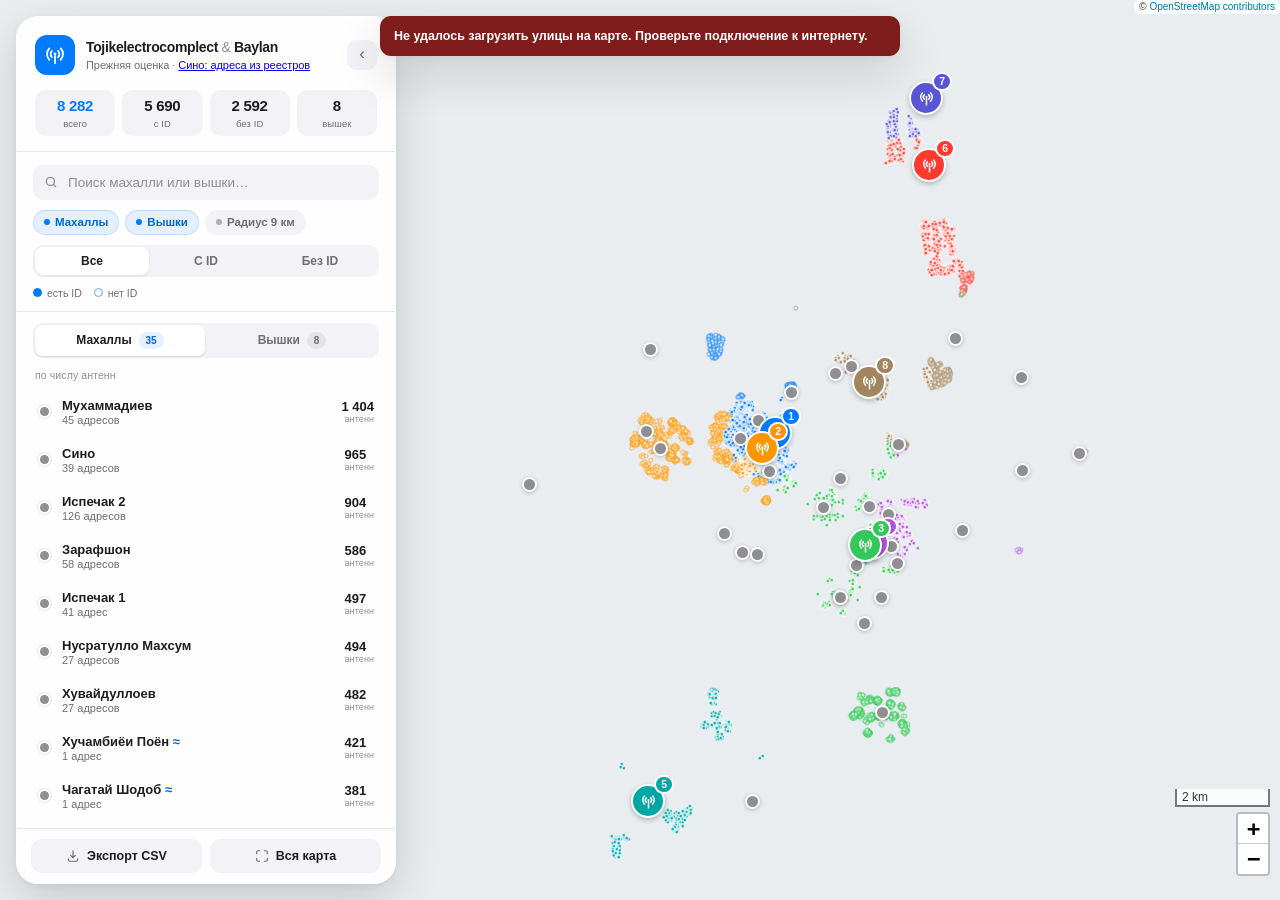
==== city-map.html @ 40d88e95 "Map Sino modules to register addresses and restore street background" ====
<!doctype html>
<html lang="ru">
<head>
<meta charset="utf-8" />
<meta name="viewport" content="width=device-width, initial-scale=1, viewport-fit=cover" />
<title>Tojikelectrocomplect &amp; Baylan · Реестр антенн</title>
<link rel="icon" href="data:image/svg+xml,<svg xmlns='http://www.w3.org/2000/svg' viewBox='0 0 100 100'><text y='.9em' font-size='90'>📡</text></svg>" />
<link rel="stylesheet" href="./vendor/leaflet/leaflet.css" />
<style>
  :root {
    color-scheme: light;
    --ink: #eef1f5;
    --glass: rgba(255, 255, 255, .94);
    --glass-2: rgba(255, 255, 255, .97);
    --raise: #f2f2f7;
    --line: rgba(60, 60, 67, .12);
    --line-2: rgba(60, 60, 67, .20);
    --text: #1d1d1f;
    --muted: #6e6e73;
    --faint: #8e8e93;
    --accent: #007aff;
    --accent-2: #0066d6;
    --accent-soft: rgba(0, 122, 255, .10);
    --tower: #ff3b30;
    --ok: #34c759;
    --mono: ui-monospace, "SFMono-Regular", SFMono-Regular, Menlo, Monaco, Consolas, monospace;
    --disp: -apple-system, BlinkMacSystemFont, "SF Pro Display", "Segoe UI", sans-serif;
    --body: -apple-system, BlinkMacSystemFont, "SF Pro Text", "Segoe UI", sans-serif;
    --peek: calc(64px + env(safe-area-inset-bottom, 0px));
    --ease: cubic-bezier(.32, .72, 0, 1);
    --shadow: 0 18px 48px rgba(0, 0, 0, .14), 0 2px 8px rgba(0, 0, 0, .06);
  }
  * { box-sizing: border-box; }
  html, body { height: 100%; margin: 0; }
  body {
    font-family: var(--body); color: var(--text); background: var(--ink);
    height: 100vh; height: 100dvh; overflow: hidden; overscroll-behavior: none;
    -webkit-tap-highlight-color: transparent; -webkit-font-smoothing: antialiased;
  }

  #map { position: absolute; z-index: 0; inset: 0; background: #e9edf0; }
  #map canvas { outline: none; }
  .map-marker { background: transparent; border: 0; }
  .leaflet-container { font-family: var(--body); }
  .leaflet-popup-content-wrapper { padding: 0; background: transparent; box-shadow: none; }
  .leaflet-popup-content { margin: 0; }
  .leaflet-popup-tip-container { display: none; }
  .leaflet-top.leaflet-right { max-width: calc(100% - 24px); }
  .yandex-brand { background: rgba(255,255,255,.94); border-radius: 8px; display: flex; align-items: center; }
  .yandex-brand img { display: block; width: 88px; height: auto; }
  .yandex-brand .open-yandex { padding: 8px 10px 8px 0; font-size: 11px; color: #333; }
  .leaflet-control-attribution { font-size: 10px; border-radius: 5px; }
  .leaflet-bottom.leaflet-right { bottom: var(--map-control-bottom, 14px); }
  button:focus-visible, a:focus-visible, input:focus-visible {
    outline: 3px solid rgba(0, 122, 255, .28); outline-offset: 2px;
  }

  /* ═══════════════ floating control panel ═══════════════ */
  #panel {
    position: absolute; z-index: 30; top: 16px; left: 16px; bottom: 16px; width: 380px;
    display: flex; flex-direction: column;
    background: var(--glass); backdrop-filter: blur(28px) saturate(1.15); -webkit-backdrop-filter: blur(28px) saturate(1.15);
    border: 1px solid rgba(255, 255, 255, .82); border-radius: 22px; box-shadow: var(--shadow);
    overflow: hidden; transition: transform .28s var(--ease), opacity .2s ease-out;
  }
  body.panel-hidden #panel { transform: translateX(-112%); opacity: 0; pointer-events: none; }

  #panelOpen {
    position: absolute; z-index: 29; top: 16px; left: 16px; display: none; align-items: center; gap: 8px;
    padding: 10px 14px; background: var(--glass); backdrop-filter: blur(20px); -webkit-backdrop-filter: blur(20px);
    color: var(--text); border: 1px solid rgba(255, 255, 255, .82); border-radius: 13px;
    font: 600 13px/1 var(--body); cursor: pointer; box-shadow: var(--shadow);
    transition: transform .14s ease-out, background-color .16s ease;
  }
  #panelOpen:active { transform: scale(.97); }
  body.panel-hidden #panelOpen { display: flex; }

  .sheet-toggle { display: none; }

  .head { padding: 18px 18px 15px; border-bottom: 1px solid var(--line); }
  .brand { display: flex; align-items: center; gap: 11px; }
  .brand > div:nth-child(2) { min-width: 0; flex: 1; }
  .logo {
    flex: 0 0 auto; width: 40px; height: 40px; border-radius: 12px; display: grid; place-items: center;
    background: var(--accent); color: #fff;
  }
  .logo svg { width: 22px; height: 22px; }
  .brand h1 {
    margin: 0; font: 700 14px/1.18 var(--disp); letter-spacing: -.025em; white-space: nowrap;
  }
  .brand h1 em { font-style: normal; color: var(--faint); font-weight: 500; }
  .brand .sub { margin-top: 3px; font-size: 11px; color: var(--muted); letter-spacing: -.005em; }
  .navbtn {
    margin-left: auto; flex: 0 0 auto; width: 30px; height: 30px; display: grid; place-items: center;
    background: var(--raise); border: 0; border-radius: 9px; color: var(--muted);
    font-size: 17px; padding: 0 0 2px; cursor: pointer;
    transition: transform .14s ease-out, background-color .16s ease, color .16s ease;
  }
  .navbtn:active { transform: scale(.94); }

  .stats { display: grid; grid-template-columns: repeat(4, 1fr); gap: 7px; margin-top: 15px; }
  .stat {
    background: var(--raise); border: 0; border-radius: 11px;
    padding: 8px 4px 7px; text-align: center;
  }
  .stat b { display: block; font: 700 15px/1.1 var(--body); letter-spacing: -.02em; }
  .stat span { display: block; margin-top: 3px; font-size: 9.5px; color: var(--muted); letter-spacing: .01em; }
  .stat.hot b { color: var(--accent); }

  .controls { padding: 13px 16px 12px; display: flex; flex-direction: column; gap: 10px; border-bottom: 1px solid var(--line); }
  .search { position: relative; }
  .search input {
    width: 100%; background: var(--raise); border: 1px solid transparent; color: var(--text);
    border-radius: 11px; padding: 9px 12px 9px 34px; font: 400 13.5px var(--body); outline: none;
    transition: border-color .16s ease, box-shadow .16s ease, background-color .16s ease;
  }
  .search input::placeholder { color: var(--faint); }
  .search input:focus { border-color: rgba(0,122,255,.42); background: #fff; box-shadow: 0 0 0 3px var(--accent-soft); }
  .search svg { position: absolute; left: 11px; top: 50%; transform: translateY(-50%); width: 14px; height: 14px; color: var(--faint); }

  .row { display: flex; align-items: center; gap: 8px; flex-wrap: wrap; }
  .seg { display: flex; width: 100%; background: var(--raise); border: 0; border-radius: 10px; padding: 2px; }
  .seg button {
    flex: 1; border: 0; background: transparent; color: var(--muted); font: 600 12px var(--body);
    padding: 7px 10px; border-radius: 8px; cursor: pointer;
    transition: transform .14s ease-out, background-color .16s ease, color .16s ease, box-shadow .16s ease;
  }
  .seg button.on { background: #fff; color: var(--text); box-shadow: 0 1px 3px rgba(0,0,0,.10); }
  .seg button:active { transform: scale(.97); }
  .seg button:focus-visible { outline: 3px solid rgba(0,122,255,.22); outline-offset: 1px; }
  .chips { display: flex; gap: 6px; flex-wrap: wrap; }
  .chip { position: relative; cursor: pointer; }
  .chip input { position: absolute; opacity: 0; pointer-events: none; }
  .chip span {
    display: inline-flex; align-items: center; gap: 5px; padding: 5.5px 10px; border-radius: 999px;
    background: var(--raise); border: 1px solid transparent; color: var(--muted);
    font-size: 11.5px; font-weight: 600; user-select: none; -webkit-user-select: none;
    transition: transform .14s ease-out, background-color .16s ease, border-color .16s ease, color .16s ease;
  }
  .chip span::before { content: ""; width: 6px; height: 6px; border-radius: 50%; background: currentColor; opacity: .5; }
  .chip input:checked + span { background: var(--accent-soft); border-color: rgba(0,122,255,.18); color: var(--accent-2); }
  .chip input:checked + span::before { background: var(--accent); opacity: 1; }
  .chip input:focus-visible + span { outline: 3px solid rgba(0,122,255,.22); outline-offset: 1px; }
  .chip:active span { transform: scale(.97); }
  .assignment-key { display: flex; align-items: center; gap: 12px; color: var(--muted); font-size: 10.5px; }
  .assignment-key span { display: inline-flex; align-items: center; gap: 5px; }
  .assignment-key i { width: 9px; height: 9px; border-radius: 50%; background: var(--accent); border: 1.5px solid var(--accent); }
  .assignment-key .open { background: rgba(255,255,255,.9); opacity: .62; }

  /* tabs */
  .tabs { display: flex; gap: 2px; margin: 11px 16px 0; padding: 2px; background: var(--raise); border-radius: 10px; }
  .tab {
    flex: 1; background: transparent; border: 0; color: var(--muted);
    font: 600 12px var(--body); letter-spacing: -.005em;
    padding: 7px 4px; border-radius: 8px; cursor: pointer; display: flex; align-items: center; justify-content: center; gap: 7px;
    transition: transform .14s ease-out, color .16s ease, background-color .16s ease, box-shadow .16s ease;
  }
  .tab:active { transform: scale(.98); }
  .tab .n { font: 600 10px/1.5 var(--body); background: rgba(60,60,67,.08); border-radius: 999px; padding: 1px 7px; color: var(--muted); }
  .tab.on { color: var(--text); background: #fff; box-shadow: 0 1px 3px rgba(0,0,0,.12); }
  .tab.on .n { background: var(--accent-soft); color: var(--accent-2); }
  .list-note { display: flex; align-items: center; padding: 11px 18px 3px; color: var(--faint); font-size: 10.5px; letter-spacing: .01em; }
  .list-note .reset {
    margin-left: auto; display: none; background: none; border: none; color: var(--accent);
    font: 600 11px var(--body); letter-spacing: 0; cursor: pointer; padding: 2px 4px;
  }
  .list-note .reset:hover { text-decoration: underline; }

  #list { flex: 1; min-height: 0; overflow-y: auto; padding: 4px 10px 12px; overscroll-behavior: contain; scrollbar-width: thin; scrollbar-color: var(--line-2) transparent; }
  #list::-webkit-scrollbar { width: 7px; }
  #list::-webkit-scrollbar-thumb { background: var(--line); border-radius: 8px; }

  .item {
    display: flex; align-items: center; gap: 11px; padding: 9px 10px; border-radius: 12px;
    cursor: pointer; border: 1px solid transparent; animation: rise .28s var(--ease) both;
    transition: transform .14s ease-out, background-color .16s ease, border-color .16s ease;
  }
  @keyframes rise { from { opacity: 0; transform: translateY(7px); } to { opacity: 1; transform: none; } }
  .item:active { transform: scale(.985); }
  .item.active { background: var(--accent-soft); border-color: rgba(0,122,255,.15); }
  .swatch { flex: 0 0 auto; width: 13px; height: 13px; border-radius: 50%; border: 2px solid #fff; outline: 1px solid rgba(60,60,67,.12); }
  .item .body { flex: 1; min-width: 0; }
  .item .name { font-size: 13px; font-weight: 600; white-space: nowrap; overflow: hidden; text-overflow: ellipsis; }
  .item .meta { font-size: 11px; color: var(--muted); margin-top: 1px; white-space: nowrap; overflow: hidden; text-overflow: ellipsis; }
  .item .cnt { font: 650 13px var(--body); color: var(--text); font-variant-numeric: tabular-nums; }
  .item .cnt small { display: block; font: 500 9px var(--body); color: var(--faint); letter-spacing: .01em; text-align: right; }
  .item .gateway-counts { display: flex; flex-direction: column; align-items: flex-end; gap: 4px; min-width: 72px; }
  .item .gateway-counts .metric { display: flex; align-items: baseline; justify-content: flex-end; gap: 5px; line-height: 1; }
  .item .gateway-counts b { font: 650 13px var(--body); font-variant-numeric: tabular-nums; }
  .item .gateway-counts small { display: inline; min-width: 30px; font-size: 9px; text-align: left; }
  .item .gateway-counts .without-id b { color: var(--muted); }
  .apx { color: var(--accent-2); font-weight: 700; }
  .item .name .code {
    display: inline-block; margin-right: 6px; padding: 1px 5px; border-radius: 5px;
    background: rgba(255, 59, 48, .09); border: 1px solid rgba(255, 59, 48, .16);
    color: #d92d20; font: 650 10.5px var(--mono); letter-spacing: .02em; vertical-align: 1px;
  }
  .twr-ico {
    flex: 0 0 auto; width: 30px; height: 30px; border-radius: 9px; display: grid; place-items: center;
    background: rgba(255, 59, 48, .09); border: 1px solid rgba(255, 59, 48, .16); color: #d92d20;
    font: 700 12px var(--body);
  }
  .empty { padding: 26px 16px; color: var(--muted); font-size: 13px; text-align: center; line-height: 1.6; }

  .foot { border-top: 1px solid var(--line); padding: 10px 14px calc(10px + env(safe-area-inset-bottom, 0px)); display: flex; gap: 8px; }
  .foot button {
    flex: 1; display: flex; align-items: center; justify-content: center; gap: 7px;
    background: var(--raise); border: 0; color: var(--text);
    font: 600 12.5px var(--body); padding: 10px; border-radius: 11px; cursor: pointer;
    transition: transform .14s ease-out, background-color .16s ease, color .16s ease;
  }
  .foot button:active { transform: scale(.97); }
  .foot button svg { width: 14px; height: 14px; color: var(--muted); }

  /* ═══════════════ map markers ═══════════════ */
  /* Leaflet positions the marker container; animations stay on inner elements. */
  .mhl { width: 15px; height: 15px; cursor: pointer; }
  .mhl .mdot {
    display: block; width: 100%; height: 100%; border-radius: 50%;
    border: 2px solid rgba(255,255,255,.96); box-shadow: 0 1px 4px rgba(0,0,0,.22);
    transition: transform .14s ease-out;
  }
  .mhl:active .mdot { transform: scale(.9); }

  .hub { position: relative; width: 46px; height: 46px; cursor: pointer; }
  .hub .ring, .hub .ring2 {
    display: none;
  }
  .hub .core {
    position: absolute; inset: 6px; border-radius: 50%; display: grid; place-items: center; color: #fff;
    background: var(--tower); border: 2.5px solid rgba(255,255,255,.98); box-shadow: 0 2px 5px rgba(0, 0, 0, .24);
    transition: transform .14s ease-out;
  }
  .hub:active .core { transform: scale(.92); }
  .hub .core svg { width: 17px; height: 17px; }
  .hub .num {
    position: absolute; top: -3px; right: -3px; z-index: 3; min-width: 19px; height: 19px; padding: 0 5px;
    border-radius: 999px; background: #3a3a3c; color: #fff; border: 2px solid #fff;
    font: 700 10.5px/15px var(--body); text-align: center;
  }

  /* ═══════════════ popups (Leaflet) ═══════════════ */
  .map-popup {
    position: relative; width: min(300px, 84vw);
    background: var(--glass-2); backdrop-filter: blur(24px) saturate(1.1); -webkit-backdrop-filter: blur(24px) saturate(1.1);
    color: var(--text); border: 1px solid rgba(255,255,255,.88); border-radius: 16px;
    box-shadow: 0 12px 32px rgba(0,0,0,.16), 0 1px 4px rgba(0,0,0,.07); padding: 14px 16px 13px; font-family: var(--body);
  }
  .map-popup::after {
    content: ""; position: absolute; left: 50%; bottom: -8px; width: 14px; height: 14px;
    transform: translateX(-50%) rotate(45deg); background: rgba(255,255,255,.97);
    border-right: 1px solid rgba(255,255,255,.88); border-bottom: 1px solid rgba(255,255,255,.88);
  }
  .popup-close {
    position: absolute; z-index: 2; color: var(--muted); background: transparent; border: 0;
    font: 400 20px/22px var(--body); right: 6px; top: 5px; border-radius: 7px; width: 24px; height: 24px;
    cursor: pointer;
  }
  .popup-close:active { transform: scale(.9); background: var(--raise); }
  .pp { min-width: 190px; }
  .pp-k { font: 650 10px var(--body); letter-spacing: .02em; color: var(--accent-2); margin-bottom: 5px; display: flex; align-items: center; gap: 6px; }
  .pp-k.twr { color: var(--tower); }
  .pp-k::before { content: ""; width: 5px; height: 5px; border-radius: 50%; background: currentColor; }
  .pp-t { font-size: 14.5px; font-weight: 700; line-height: 1.3; padding-right: 12px; }
  .pp-sub { font-size: 12px; color: var(--muted); margin-top: 2px; line-height: 1.45; }
  .pp-rows { margin-top: 9px; border-top: 1px solid var(--line); padding-top: 8px; display: flex; flex-direction: column; gap: 5px; }
  .pp-row { display: flex; align-items: baseline; justify-content: space-between; gap: 14px; font-size: 12px; color: var(--muted); }
  .pp-row b { font: 600 12px var(--body); color: var(--text); white-space: nowrap; font-variant-numeric: tabular-nums; }
  .pp-row b.hot { color: var(--accent-2); font-size: 13px; }
  .pp-apx { margin-top: 7px; font-size: 11px; color: var(--accent-2); }
  .pp-actions { display: flex; gap: 12px; margin-top: 10px; border-top: 1px solid var(--line); padding-top: 9px; }
  .pp-actions a { color: var(--accent); font-size: 12px; font-weight: 600; text-decoration: none; }
  .pp-actions a:hover { text-decoration: underline; }

  /* hover tip */
  #tip {
    position: fixed; z-index: 60; display: none; pointer-events: none;
    background: rgba(44, 44, 46, .94); color: #fff; border: 0; border-radius: 9px;
    padding: 7px 10px; font: 500 12px var(--body); max-width: 250px; box-shadow: 0 6px 20px rgba(0,0,0,.18);
  }
  #tip b { font-family: var(--body); color: #fff; font-variant-numeric: tabular-nums; }

  #mapError {
    position: absolute; z-index: 80; top: 16px; left: 50%; transform: translateX(-50%); display: none;
    width: min(520px, calc(100vw - 32px)); padding: 11px 14px; border-radius: 11px;
    background: #7f1d1d; color: #fff; box-shadow: var(--shadow); font: 600 12.5px/1.45 var(--body);
  }
  #mapError.show { display: block; }

  @media (hover: hover) and (pointer: fine) {
    #panelOpen:hover, .navbtn:hover { background: #e9e9ee; color: var(--text); }
    .chip:hover span { background: #e9e9ee; }
    .item:hover { background: rgba(118,118,128,.08); border-color: rgba(60,60,67,.07); }
    .foot button:hover { background: #e6e6eb; color: var(--accent-2); }
    .foot button:hover svg { color: var(--accent); }
    .mhl:hover .mdot { transform: scale(1.2); }
    .hub:hover .core { transform: scale(1.06); }
    .popup-close:hover { background: var(--raise); color: var(--text); }
    .pp-actions a:hover { text-decoration: underline; }
  }

  @media (prefers-reduced-motion: reduce) {
    #panel, #panelOpen, .navbtn, .chip span, .tab, .item, .foot button,
    .mhl .mdot, .hub .core, .sheet-toggle .chev { transition-duration: .01ms !important; }
    .item { animation: none; }
  }

  /* ═══════════════ mobile: bottom sheet ═══════════════ */
  @media (max-width: 720px) {
    #mapError { top: 82px; }
    #panel {
      top: auto; left: 0; right: 0; bottom: 0; width: 100%; max-height: 74dvh;
      background: rgba(255,255,255,.97); border-radius: 24px 24px 0 0;
      border: 1px solid rgba(255,255,255,.9); border-bottom: none;
      box-shadow: 0 -8px 30px rgba(0,0,0,.12);
      transform: translateY(0); transition: transform .3s var(--ease);
    }
    body.sheet-collapsed #panel { transform: translateY(calc(100% - var(--peek))); opacity: 1; pointer-events: auto; }
    body.panel-hidden #panel { transform: translateY(0); opacity: 1; pointer-events: auto; }
    .navbtn, #panelOpen { display: none !important; }
    .sheet-toggle {
      display: flex; flex: 0 0 auto; flex-direction: column; align-items: center; gap: 8px;
      height: 64px; width: 100%; padding: 10px 16px 0; background: none; border: none; color: var(--text);
      font: 500 13px var(--body); cursor: pointer; touch-action: none;
    }
    .sheet-toggle:focus { outline: none; }
    .sheet-toggle:focus-visible { box-shadow: none; }
    .sheet-toggle:focus-visible .grab { background: var(--accent); }
    .sheet-toggle .grab { width: 38px; height: 4.5px; border-radius: 999px; background: #c7c7cc; }
    .sheet-toggle .st-row { display: flex; align-items: center; gap: 6px; color: var(--muted); white-space: nowrap; }
    .sheet-toggle .st-row b { color: var(--text); font-family: var(--body); font-size: 13.5px; font-variant-numeric: tabular-nums; }
    .sheet-toggle .chev { color: var(--faint); transition: transform .3s var(--ease); }
    body.sheet-collapsed .sheet-toggle .chev { transform: rotate(180deg); }
    .head { padding-top: 0; }
    .stats { grid-template-columns: repeat(4, 1fr); }
    .search input { font-size: 16px; }  /* ≥16px — iOS won't zoom the page on focus */
    .map-popup { width: min(300px, 84vw); }
  }
</style>
</head>
<body>

<div id="map"></div>
<div id="mapError" role="alert"></div>

<aside id="panel">
  <button id="sheetToggle" class="sheet-toggle" aria-expanded="true">
    <span class="grab"></span>
    <span class="st-row"><b id="shAnt">—</b> антенн · <b id="shTwr">8</b> вышек <span class="chev">▾</span></span>
  </button>

  <header class="head">
    <div class="brand">
      <div class="logo" aria-hidden="true">
        <svg viewBox="0 0 24 24" fill="none" stroke="currentColor" stroke-width="2" stroke-linecap="round">
          <circle cx="12" cy="11" r="1.6" fill="currentColor" stroke="none"/>
          <path d="M8.6 14.4a4.8 4.8 0 0 1 0-6.8M15.4 7.6a4.8 4.8 0 0 1 0 6.8"/>
          <path d="M5.8 17.2a8.8 8.8 0 0 1 0-12.4M18.2 4.8a8.8 8.8 0 0 1 0 12.4"/>
          <path d="M12 13v8"/>
        </svg>
      </div>
      <div>
        <h1>Tojikelectrocomplect <em>&amp;</em> Baylan</h1>
        <div class="sub">Прежняя оценка · <a href="./">Сино: адреса из реестров</a></div>
      </div>
      <button id="panelHide" class="navbtn" title="Скрыть панель">‹</button>
    </div>
    <div class="stats">
      <div class="stat hot"><b id="stAnt">0</b><span>всего</span></div>
      <div class="stat"><b id="stAssigned">0</b><span>с ID</span></div>
      <div class="stat"><b id="stUnassigned">0</b><span>без ID</span></div>
      <div class="stat"><b>8</b><span>вышек</span></div>
    </div>
  </header>

  <div class="controls">
    <div class="search">
      <svg viewBox="0 0 24 24" fill="none" stroke="currentColor" stroke-width="2.2" stroke-linecap="round"><circle cx="11" cy="11" r="7"/><path d="m20 20-3.4-3.4"/></svg>
      <input id="search" type="text" placeholder="Поиск махалли или вышки…" autocomplete="off" />
    </div>
    <div class="row">
      <div class="chips">
        <label class="chip"><input type="checkbox" id="tgMarks" checked /><span>Махаллы</span></label>
        <label class="chip"><input type="checkbox" id="tgHubs" checked /><span>Вышки</span></label>
        <label class="chip"><input type="checkbox" id="tgRadius" /><span>Радиус 9 км</span></label>
      </div>
    </div>
    <div class="seg" role="group" aria-label="Фильтр модулей по наличию ID">
      <button type="button" class="on" data-id-status="all" aria-pressed="true">Все</button>
      <button type="button" data-id-status="1" aria-pressed="false">С ID</button>
      <button type="button" data-id-status="0" aria-pressed="false">Без ID</button>
    </div>
    <div class="assignment-key" aria-label="Статус модулей">
      <span><i></i>есть ID</span>
      <span><i class="open"></i>нет ID</span>
    </div>
  </div>

  <nav class="tabs">
    <button class="tab on" data-t="mah">Махаллы <span class="n" id="nMah">35</span></button>
    <button class="tab" data-t="twr">Вышки <span class="n">8</span></button>
  </nav>
  <div class="list-note"><span id="listNote">по числу антенн</span><button class="reset" id="reset">✕ Сброс фильтра</button></div>
  <div id="list"></div>

  <footer class="foot">
    <button id="exportCsv"><svg viewBox="0 0 24 24" fill="none" stroke="currentColor" stroke-width="2" stroke-linecap="round" stroke-linejoin="round"><path d="M12 3v12m0 0 4-4m-4 4-4-4"/><path d="M4 17v2a2 2 0 0 0 2 2h12a2 2 0 0 0 2-2v-2"/></svg>Экспорт CSV</button>
    <button id="fit"><svg viewBox="0 0 24 24" fill="none" stroke="currentColor" stroke-width="2" stroke-linecap="round" stroke-linejoin="round"><path d="M8 3H5a2 2 0 0 0-2 2v3m18 0V5a2 2 0 0 0-2-2h-3m0 18h3a2 2 0 0 0 2-2v-3M3 16v3a2 2 0 0 0 2 2h3"/></svg>Вся карта</button>
  </footer>
</aside>

<button id="panelOpen">☰ Реестр</button>
<div id="tip"></div>

<script src="./vendor/leaflet/leaflet.js"></script>
<script src="./map-config.js"></script>
<script src="./yandex-tiles.js"></script>
<script src="./map-background.js"></script>
<script src="./assignment-data.js"></script>

<script>
/* ═════════════════ REAL REGISTRY DATA (baked from Excel) ═════════════════ */
const FAMILIES = [{"key": "мухаммадиев", "label": "Мухаммадиев", "lat": 38.575906, "lng": 68.730769, "approx": false, "count": 1404, "rows": 45, "color": "#ef4444"}, {"key": "сино", "label": "Сино", "lat": 38.530108, "lng": 68.758385, "approx": false, "count": 965, "rows": 39, "color": "#f97316"}, {"key": "испечак 2", "label": "Испечак 2", "lat": 38.582174, "lng": 68.723905, "approx": false, "count": 901, "rows": 126, "color": "#f59e0b"}, {"key": "зарафшон", "label": "Зарафшон", "lat": 38.580231, "lng": 68.704474, "approx": false, "count": 584, "rows": 57, "color": "#eab308"}, {"key": "испечак 1", "label": "Испечак 1", "lat": 38.585448, "lng": 68.728182, "approx": false, "count": 497, "rows": 41, "color": "#84cc16"}, {"key": "нусратулло махсум", "label": "Нусратулло Махсум", "lat": 38.580916, "lng": 68.729424, "approx": false, "count": 494, "rows": 27, "color": "#22c55e"}, {"key": "хувайдуллоев", "label": "Хувайдуллоев", "lat": 38.561578, "lng": 68.760573, "approx": false, "count": 482, "rows": 27, "color": "#10b981"}, {"key": "хучамбиёи поён", "label": "Хучамбиёи Поён", "lat": 38.599, "lng": 68.702, "approx": true, "count": 421, "rows": 1, "color": "#14b8a6"}, {"key": "чагатай шодоб", "label": "Чагатай Шодоб", "lat": 38.601, "lng": 68.776, "approx": true, "count": 381, "rows": 1, "color": "#06b6d4"}, {"key": "шафак", "label": "Шафак", "lat": 38.576058, "lng": 68.792199, "approx": false, "count": 260, "rows": 1, "color": "#0ea5e9"}, {"key": "бинихисорак", "label": "Бинихисорак", "lat": 38.56, "lng": 68.728, "approx": true, "count": 244, "rows": 1, "color": "#3b82f6"}, {"key": "маяковский", "label": "Маяковский", "lat": 38.551969, "lng": 68.748155, "approx": false, "count": 220, "rows": 17, "color": "#6366f1"}, {"key": "чортути", "label": "Чортути", "lat": 38.560398, "lng": 68.724342, "approx": false, "count": 212, "rows": 2, "color": "#8b5cf6"}, {"key": "навобод", "label": "Навобод", "lat": 38.594333, "lng": 68.757241, "approx": false, "count": 200, "rows": 1, "color": "#a855f7"}, {"key": "шараф", "label": "Шараф", "lat": 38.58105, "lng": 68.762222, "approx": false, "count": 145, "rows": 1, "color": "#d946ef"}, {"key": "озодии занон", "label": "Озодии Занон", "lat": 38.593626, "lng": 68.792039, "approx": false, "count": 132, "rows": 1, "color": "#ec4899"}, {"key": "яккачинор", "label": "Яккачинор", "lat": 38.567621, "lng": 68.759702, "approx": false, "count": 122, "rows": 11, "color": "#f43f5e"}, {"key": "шерализода", "label": "Шерализода", "lat": 38.569143, "lng": 68.755205, "approx": false, "count": 109, "rows": 9, "color": "#fb7185"}, {"key": "кабодиён", "label": "Кабодиён", "lat": 38.547, "lng": 68.754, "approx": true, "count": 82, "rows": 2, "color": "#fbbf24"}, {"key": "а.навои", "label": "А.навои", "lat": 38.590916, "lng": 68.736086, "approx": false, "count": 69, "rows": 2, "color": "#4ade80"}, {"key": "армугон", "label": "Армугон", "lat": 38.564, "lng": 68.72, "approx": true, "count": 63, "rows": 1, "color": "#2dd4bf"}, {"key": "вахобчонов", "label": "Вахобчонов", "lat": 38.569, "lng": 68.744, "approx": true, "count": 53, "rows": 3, "color": "#38bdf8"}, {"key": "хаёти нав", "label": "Хаёти Нав", "lat": 38.574588, "lng": 68.748084, "approx": false, "count": 53, "rows": 2, "color": "#818cf8"}, {"key": "зарафшон 2", "label": "Зарафшон 2", "lat": 38.5835, "lng": 68.701, "approx": false, "count": 50, "rows": 13, "color": "#c084fc"}, {"key": "нодира", "label": "Нодира", "lat": 38.646584, "lng": 68.767909, "approx": false, "count": 45, "rows": 1, "color": "#ef4444"}, {"key": "шерози", "label": "Шерози", "lat": 38.558329, "lng": 68.761924, "approx": false, "count": 39, "rows": 5, "color": "#f97316"}, {"key": "маякоский", "label": "Маякоский", "lat": 38.551969, "lng": 68.748155, "approx": false, "count": 22, "rows": 2, "color": "#f59e0b"}, {"key": "а.сафар", "label": "А.сафар", "lat": 38.558, "lng": 68.752, "approx": true, "count": 12, "rows": 2, "color": "#eab308"}, {"key": "зафар", "label": "Зафар", "lat": 38.57929, "lng": 68.806155, "approx": false, "count": 6, "rows": 3, "color": "#84cc16"}, {"key": "мехробод", "label": "Мехробод", "lat": 38.573454, "lng": 68.672645, "approx": false, "count": 3, "rows": 1, "color": "#22c55e"}, {"key": "лаби толл", "label": "Лаби Толл", "lat": 38.552, "lng": 68.758, "approx": true, "count": 3, "rows": 1, "color": "#10b981"}, {"key": "навбахор", "label": "Навбахор", "lat": 38.513157, "lng": 68.726746, "approx": false, "count": 2, "rows": 1, "color": "#14b8a6"}, {"key": "самарканд", "label": "Самарканд", "lat": 38.595779, "lng": 68.750678, "approx": false, "count": 1, "rows": 1, "color": "#06b6d4"}, {"key": "хуснобод", "label": "Хуснобод", "lat": 38.564628, "lng": 68.77761, "approx": false, "count": 1, "rows": 1, "color": "#0ea5e9"}, {"key": "семенова", "label": "Семенова", "lat": 38.594358, "lng": 68.746809, "approx": false, "count": 1, "rows": 1, "color": "#3b82f6"}];
const REGISTRY = [{"m": "махаллаи Бинихисорак", "h": "", "c": 244, "fi": 10, "lat": 38.560502, "lng": 68.729434, "ap": 1}, {"m": "махаллаи Маяковский", "h": "1//11", "c": 49, "fi": 11, "lat": 38.551372, "lng": 68.747664, "ap": 0}, {"m": "махаллаи Маяковский", "h": "25//2", "c": 50, "fi": 11, "lat": 38.550484, "lng": 68.744338, "ap": 0}, {"m": "махаллаи Маяковский", "h": "38", "c": 11, "fi": 11, "lat": 38.550577, "lng": 68.745175, "ap": 0}, {"m": "махаллаи Маяковский", "h": "40/1", "c": 1, "fi": 11, "lat": 38.551744, "lng": 68.75271, "ap": 0}, {"m": "махаллаи Маяковский", "h": "40", "c": 1, "fi": 11, "lat": 38.553786, "lng": 68.752471, "ap": 0}, {"m": "махаллаи Маяковский", "h": "36", "c": 17, "fi": 11, "lat": 38.551983, "lng": 68.749703, "ap": 0}, {"m": "махаллаи Маяковский", "h": "6//2", "c": 28, "fi": 11, "lat": 38.552421, "lng": 68.749103, "ap": 0}, {"m": "махаллаи Маяковский", "h": "12", "c": 7, "fi": 11, "lat": 38.552565, "lng": 68.746527, "ap": 0}, {"m": "махаллаи Маяковский", "h": "22", "c": 9, "fi": 11, "lat": 38.554807, "lng": 68.751125, "ap": 0}, {"m": "махаллаи Маяковский", "h": "6//3", "c": 19, "fi": 11, "lat": 38.548972, "lng": 68.7488, "ap": 0}, {"m": "махаллаи Маяковский", "h": "24", "c": 2, "fi": 11, "lat": 38.552462, "lng": 68.750163, "ap": 0}, {"m": "махаллаи Маяковский", "h": "6//1", "c": 12, "fi": 11, "lat": 38.55314, "lng": 68.750909, "ap": 0}, {"m": "махаллаи Маяковский", "h": "48", "c": 1, "fi": 11, "lat": 38.552442, "lng": 68.746402, "ap": 0}, {"m": "махаллаи Маяковский", "h": "13", "c": 1, "fi": 11, "lat": 38.552489, "lng": 68.746575, "ap": 0}, {"m": "махаллаи Маяковский", "h": "24", "c": 8, "fi": 11, "lat": 38.552462, "lng": 68.750163, "ap": 0}, {"m": "махаллаи Маяковский пр2", "h": "12", "c": 3, "fi": 11, "lat": 38.555064, "lng": 68.745473, "ap": 0}, {"m": "махаллаи Маяковский пр3", "h": "62", "c": 1, "fi": 11, "lat": 38.552689, "lng": 68.742971, "ap": 0}, {"m": "махаллаи Мехробод", "h": "", "c": 3, "fi": 29, "lat": 38.573388, "lng": 68.673848, "ap": 0}, {"m": "махаллаи Самарканд", "h": "", "c": 1, "fi": 32, "lat": 38.595892, "lng": 68.751623, "ap": 0}, {"m": "махаллаи Хуснобод", "h": "", "c": 1, "fi": 33, "lat": 38.564539, "lng": 68.776272, "ap": 0}, {"m": "махаллаи Зафар", "h": "", "c": 1, "fi": 28, "lat": 38.578339, "lng": 68.807398, "ap": 0}, {"m": "махаллаи И. Вахобчонов", "h": "", "c": 20, "fi": 21, "lat": 38.569505, "lng": 68.74509, "ap": 1}, {"m": "махаллаи А.Сафар", "h": "", "c": 4, "fi": 27, "lat": 38.557141, "lng": 68.750838, "ap": 1}, {"m": "махаллаи Шараф", "h": "", "c": 145, "fi": 14, "lat": 38.582208, "lng": 68.761951, "ap": 0}, {"m": "махаллаи Кабодиен", "h": "", "c": 42, "fi": 18, "lat": 38.546202, "lng": 68.754832, "ap": 1}, {"m": "махаллаи Хаёти Нав", "h": "", "c": 49, "fi": 22, "lat": 38.573623, "lng": 68.748436, "ap": 0}, {"m": "махаллаи Маякоский", "h": "14", "c": 5, "fi": 26, "lat": 38.551182, "lng": 68.748095, "ap": 0}, {"m": "махаллаи Маякоский", "h": "18", "c": 17, "fi": 26, "lat": 38.552405, "lng": 68.748665, "ap": 0}, {"m": "махаллаи И. Вахобчонов", "h": "", "c": 23, "fi": 21, "lat": 38.569505, "lng": 68.74509, "ap": 1}, {"m": "махаллаи Зафар", "h": "", "c": 4, "fi": 28, "lat": 38.578339, "lng": 68.807398, "ap": 0}, {"m": "махаллаи Синно", "h": "54", "c": 88, "fi": 1, "lat": 38.532246, "lng": 68.757164, "ap": 0}, {"m": "Махаллаи Хучамбиёи Поён", "h": "", "c": 421, "fi": 7, "lat": 38.599818, "lng": 68.702762, "ap": 1}, {"m": "махаллаи Шафак", "h": "", "c": 260, "fi": 9, "lat": 38.576171, "lng": 68.791081, "ap": 0}, {"m": "махаллаи А. Сафар", "h": "", "c": 8, "fi": 27, "lat": 38.557978, "lng": 68.752212, "ap": 1}, {"m": "махаллаи Э. Вахобчонов", "h": "", "c": 10, "fi": 21, "lat": 38.568861, "lng": 68.744695, "ap": 1}, {"m": "махаллаи Кабодиён", "h": "", "c": 40, "fi": 18, "lat": 38.546013, "lng": 68.75459, "ap": 1}, {"m": "махаллаи Семенова", "h": "13 пр 1", "c": 1, "fi": 34, "lat": 38.59478, "lng": 68.747942, "ap": 0}, {"m": "махаллаи Зафар", "h": "42", "c": 1, "fi": 28, "lat": 38.579193, "lng": 68.807649, "ap": 0}, {"m": "махаллаи Чагатай шодоб", "h": "", "c": 381, "fi": 8, "lat": 38.601124, "lng": 68.776464, "ap": 1}, {"m": "махаллаи Армугон", "h": "", "c": 63, "fi": 20, "lat": 38.564829, "lng": 68.719165, "ap": 1}, {"m": "махаллаи хаёти нав", "h": "", "c": 4, "fi": 22, "lat": 38.57581, "lng": 68.748418, "ap": 0}, {"m": "махаллаи Сино", "h": "130/2", "c": 63, "fi": 1, "lat": 38.527824, "lng": 68.763228, "ap": 0}, {"m": "махаллаи Нодира", "h": "", "c": 45, "fi": 24, "lat": 38.645908, "lng": 68.767802, "ap": 0}, {"m": "махаллаи Сино", "h": "130/5", "c": 48, "fi": 1, "lat": 38.532496, "lng": 68.755363, "ap": 0}, {"m": "махаллаи Сино", "h": "130/4", "c": 70, "fi": 1, "lat": 38.526123, "lng": 68.754787, "ap": 0}, {"m": "махаллаи Сино", "h": "136/6", "c": 18, "fi": 1, "lat": 38.53387, "lng": 68.760285, "ap": 0}, {"m": "махаллаи Сино", "h": "132", "c": 7, "fi": 1, "lat": 38.527549, "lng": 68.764405, "ap": 0}, {"m": "махаллаи Хувайдуллоев", "h": "", "c": 102, "fi": 6, "lat": 38.563848, "lng": 68.765103, "ap": 0}, {"m": "махаллаи Сино", "h": "132/8", "c": 9, "fi": 1, "lat": 38.525028, "lng": 68.760399, "ap": 0}, {"m": "махаллаи Шерози", "h": "33", "c": 10, "fi": 25, "lat": 38.558205, "lng": 68.762908, "ap": 0}, {"m": "махаллаи Сино", "h": "132/7", "c": 9, "fi": 1, "lat": 38.528533, "lng": 68.754631, "ap": 0}, {"m": "махаллаи Сино", "h": "132/4", "c": 58, "fi": 1, "lat": 38.529111, "lng": 68.755646, "ap": 0}, {"m": "махаллаи Сино", "h": "136/2", "c": 3, "fi": 1, "lat": 38.530244, "lng": 68.752876, "ap": 0}, {"m": "махаллаи Сино", "h": "138/2", "c": 39, "fi": 1, "lat": 38.529645, "lng": 68.752997, "ap": 0}, {"m": "махаллаи Сино", "h": "134/4", "c": 2, "fi": 1, "lat": 38.529585, "lng": 68.755658, "ap": 0}, {"m": "махаллаи Сино", "h": "136/2", "c": 35, "fi": 1, "lat": 38.530244, "lng": 68.752876, "ap": 0}, {"m": "махаллаи Сино", "h": "132/8", "c": 4, "fi": 1, "lat": 38.525028, "lng": 68.760399, "ap": 0}, {"m": "махаллаи Сино", "h": "136/6", "c": 24, "fi": 1, "lat": 38.53387, "lng": 68.760285, "ap": 0}, {"m": "махаллаи Сино", "h": "132/4", "c": 13, "fi": 1, "lat": 38.529111, "lng": 68.755646, "ap": 0}, {"m": "махаллаи Сино", "h": "132/6", "c": 50, "fi": 1, "lat": 38.533929, "lng": 68.761676, "ap": 0}, {"m": "махаллаи Шерози", "h": "31", "c": 4, "fi": 25, "lat": 38.558351, "lng": 68.762458, "ap": 0}, {"m": "махаллаи Сино", "h": "132/1", "c": 1, "fi": 1, "lat": 38.529478, "lng": 68.758306, "ap": 0}, {"m": "махаллаи Сино", "h": "136/7", "c": 25, "fi": 1, "lat": 38.529356, "lng": 68.761287, "ap": 0}, {"m": "махаллаи Сино", "h": "136/9", "c": 7, "fi": 1, "lat": 38.529148, "lng": 68.761075, "ap": 0}, {"m": "махаллаи Сино", "h": "136/11", "c": 4, "fi": 1, "lat": 38.533104, "lng": 68.753152, "ap": 0}, {"m": "махаллаи Сино", "h": "136/8", "c": 2, "fi": 1, "lat": 38.529386, "lng": 68.763683, "ap": 0}, {"m": "махаллаи Сино", "h": "130", "c": 13, "fi": 1, "lat": 38.531046, "lng": 68.763142, "ap": 0}, {"m": "махаллаи Яккачинор", "h": "144/3", "c": 12, "fi": 16, "lat": 38.565804, "lng": 68.758244, "ap": 0}, {"m": "махаллаи С. Шерози", "h": "31", "c": 4, "fi": 25, "lat": 38.557464, "lng": 68.760349, "ap": 0}, {"m": "махаллаи Шерализода", "h": "14//1", "c": 29, "fi": 17, "lat": 38.57119, "lng": 68.754265, "ap": 0}, {"m": "махаллаи Сино", "h": "136/9", "c": 13, "fi": 1, "lat": 38.529148, "lng": 68.761075, "ap": 0}, {"m": "махаллаи Сино", "h": "136/11", "c": 8, "fi": 1, "lat": 38.533104, "lng": 68.753152, "ap": 0}, {"m": "махаллаи Сино", "h": "130/12", "c": 2, "fi": 1, "lat": 38.527528, "lng": 68.758493, "ap": 0}, {"m": "махаллаи Сино", "h": "130/4", "c": 2, "fi": 1, "lat": 38.526123, "lng": 68.754787, "ap": 0}, {"m": "махаллаи Сино", "h": "136/12", "c": 2, "fi": 1, "lat": 38.529889, "lng": 68.761342, "ap": 0}, {"m": "махаллаи Сино", "h": "136/13", "c": 13, "fi": 1, "lat": 38.526402, "lng": 68.764022, "ap": 0}, {"m": "махаллаи С. Шерози", "h": "29", "c": 20, "fi": 25, "lat": 38.559581, "lng": 68.763002, "ap": 0}, {"m": "махаллаи Сино", "h": "136", "c": 4, "fi": 1, "lat": 38.526625, "lng": 68.763485, "ap": 0}, {"m": "махаллаи С. Шерози", "h": "27", "c": 1, "fi": 25, "lat": 38.559813, "lng": 68.762422, "ap": 0}, {"m": "махаллаи Сино", "h": "130/2", "c": 5, "fi": 1, "lat": 38.527824, "lng": 68.763228, "ap": 0}, {"m": "махаллаи Сино", "h": "132/8", "c": 1, "fi": 1, "lat": 38.525028, "lng": 68.760399, "ap": 0}, {"m": "махаллаи Сино", "h": "130", "c": 9, "fi": 1, "lat": 38.531046, "lng": 68.763142, "ap": 0}, {"m": "махаллаи Шерализода", "h": "14", "c": 15, "fi": 17, "lat": 38.570179, "lng": 68.753323, "ap": 0}, {"m": "махаллаи Шерализода", "h": "16", "c": 22, "fi": 17, "lat": 38.568754, "lng": 68.752466, "ap": 0}, {"m": "махаллаи Яккачинор", "h": "148/2", "c": 22, "fi": 16, "lat": 38.564734, "lng": 68.760099, "ap": 0}, {"m": "махаллаи Яккачинор", "h": "142/3", "c": 11, "fi": 16, "lat": 38.566838, "lng": 68.759252, "ap": 0}, {"m": "махаллаи Яккачинор", "h": "144/4", "c": 11, "fi": 16, "lat": 38.567895, "lng": 68.759408, "ap": 0}, {"m": "махаллаи Яккачинор", "h": "144/3", "c": 14, "fi": 16, "lat": 38.565804, "lng": 68.758244, "ap": 0}, {"m": "махаллаи Яккачинор", "h": "144/2", "c": 11, "fi": 16, "lat": 38.570081, "lng": 68.760389, "ap": 0}, {"m": "махаллаи Шерализода", "h": "14//1", "c": 7, "fi": 17, "lat": 38.57119, "lng": 68.754265, "ap": 0}, {"m": "махаллаи Яккачинор", "h": "150/1", "c": 6, "fi": 16, "lat": 38.568255, "lng": 68.7582, "ap": 0}, {"m": "махаллаи Яккачинор", "h": "152", "c": 4, "fi": 16, "lat": 38.5647, "lng": 68.75899, "ap": 0}, {"m": "махаллаи Яккачинор", "h": "150/1", "c": 12, "fi": 16, "lat": 38.568255, "lng": 68.7582, "ap": 0}, {"m": "махаллаи Навобод", "h": "", "c": 200, "fi": 13, "lat": 38.593874, "lng": 68.756582, "ap": 0}, {"m": "махаллаи Хувайдуллоев", "h": "141/4", "c": 30, "fi": 6, "lat": 38.562769, "lng": 68.761836, "ap": 0}, {"m": "махаллаи Хувайдуллоев", "h": "141/7", "c": 8, "fi": 6, "lat": 38.562178, "lng": 68.765442, "ap": 0}, {"m": "махаллаи Хувайдуллоев", "h": "142/2", "c": 18, "fi": 6, "lat": 38.567043, "lng": 68.763127, "ap": 0}, {"m": "махаллаи Хувайдуллоев", "h": "141/6", "c": 7, "fi": 6, "lat": 38.55868, "lng": 68.754455, "ap": 0}, {"m": "махаллаи Хувайдуллоев", "h": "143/2", "c": 21, "fi": 6, "lat": 38.565359, "lng": 68.75579, "ap": 0}, {"m": "махаллаи Хувайдуллоев", "h": "146/6", "c": 1, "fi": 6, "lat": 38.560371, "lng": 68.763855, "ap": 0}, {"m": "махаллаи Хувайдуллоев", "h": "141/3", "c": 4, "fi": 6, "lat": 38.565151, "lng": 68.757382, "ap": 0}, {"m": "махаллаи Хувайдуллоев", "h": "141/5", "c": 2, "fi": 6, "lat": 38.565079, "lng": 68.76433, "ap": 0}, {"m": "махаллаи Хувайдуллоев", "h": "141/1", "c": 22, "fi": 6, "lat": 38.560686, "lng": 68.75887, "ap": 0}, {"m": "махаллаи Хувайдуллоев", "h": "139", "c": 21, "fi": 6, "lat": 38.556644, "lng": 68.761812, "ap": 0}, {"m": "махаллаи Хувайдуллоев 3проезд", "h": "4", "c": 16, "fi": 6, "lat": 38.563694, "lng": 68.764034, "ap": 0}, {"m": "махаллаи Хувайдуллоев 4проезд", "h": "4", "c": 1, "fi": 6, "lat": 38.561102, "lng": 68.766984, "ap": 0}, {"m": "махаллаи Хувайдуллоев", "h": "141/2", "c": 12, "fi": 6, "lat": 38.563973, "lng": 68.764625, "ap": 0}, {"m": "махаллаи Хувайдуллоев", "h": "137/2", "c": 26, "fi": 6, "lat": 38.567008, "lng": 68.761863, "ap": 0}, {"m": "махаллаи Хувайдуллоев", "h": "137/1", "c": 25, "fi": 6, "lat": 38.560254, "lng": 68.755196, "ap": 0}, {"m": "махаллаи Хувайдуллоев 2 проезд", "h": "4", "c": 10, "fi": 6, "lat": 38.557603, "lng": 68.761785, "ap": 0}, {"m": "махаллаи Хувайдуллоев", "h": "218", "c": 10, "fi": 6, "lat": 38.5612, "lng": 68.764092, "ap": 0}, {"m": "махаллаи Хувайдуллоев 2 проезд", "h": "6", "c": 3, "fi": 6, "lat": 38.558781, "lng": 68.762011, "ap": 0}, {"m": "махаллаи Хувайдуллоев 2 проезд", "h": "8", "c": 9, "fi": 6, "lat": 38.560459, "lng": 68.758095, "ap": 0}, {"m": "махаллаи Хувайдуллоев", "h": "8", "c": 11, "fi": 6, "lat": 38.556914, "lng": 68.758853, "ap": 0}, {"m": "махаллаи Хувайдуллоев", "h": "6", "c": 10, "fi": 6, "lat": 38.56548, "lng": 68.762905, "ap": 0}, {"m": "махаллаи Шерализода", "h": "4//1", "c": 14, "fi": 17, "lat": 38.569464, "lng": 68.758057, "ap": 0}, {"m": "махаллаи Хувайдуллоев 2 проезд", "h": "7", "c": 15, "fi": 6, "lat": 38.564447, "lng": 68.762362, "ap": 0}, {"m": "махаллаи Хувайдуллоев", "h": "216/1", "c": 21, "fi": 6, "lat": 38.559978, "lng": 68.757859, "ap": 0}, {"m": "махаллаи Хувайдуллоев", "h": "137/1", "c": 3, "fi": 6, "lat": 38.560254, "lng": 68.755196, "ap": 0}, {"m": "махаллаи Хувайдуллоев", "h": "135", "c": 17, "fi": 6, "lat": 38.556831, "lng": 68.760406, "ap": 0}, {"m": "махаллаи Сино", "h": "137", "c": 108, "fi": 1, "lat": 38.53155, "lng": 68.760417, "ap": 0}, {"m": "махаллаи Сино", "h": "134", "c": 18, "fi": 1, "lat": 38.532067, "lng": 68.754139, "ap": 0}, {"m": "махаллаи Сино", "h": "128", "c": 63, "fi": 1, "lat": 38.529502, "lng": 68.757478, "ap": 0}, {"m": "махаллаи Шерализода", "h": "6//1", "c": 1, "fi": 17, "lat": 38.569028, "lng": 68.758303, "ap": 0}, {"m": "махаллаи Яккачинор", "h": "148/1", "c": 7, "fi": 16, "lat": 38.568248, "lng": 68.759947, "ap": 0}, {"m": "махаллаи Яккачинор", "h": "150/2", "c": 12, "fi": 16, "lat": 38.566201, "lng": 68.761273, "ap": 0}, {"m": "махаллаи Хувайдуллоев", "h": "113/3", "c": 57, "fi": 6, "lat": 38.564201, "lng": 68.759892, "ap": 0}, {"m": "махаллаи Шерализода", "h": "14//1", "c": 1, "fi": 17, "lat": 38.57119, "lng": 68.754265, "ap": 0}, {"m": "махаллаи Озодии Занон", "h": "", "c": 132, "fi": 15, "lat": 38.593996, "lng": 68.793258, "ap": 0}, {"m": "махаллаи Навбахор", "h": "", "c": 2, "fi": 31, "lat": 38.513052, "lng": 68.726715, "ap": 0}, {"m": "махаллаи Мухамадшохи Боло", "h": "", "c": 85, "fi": 0, "lat": 38.578193, "lng": 68.727095, "ap": 0}, {"m": "махаллаи Лаби толл", "h": "", "c": 3, "fi": 30, "lat": 38.552828, "lng": 68.756871, "ap": 1}, {"m": "махаллаи А.Навои", "h": "12", "c": 23, "fi": 19, "lat": 38.591946, "lng": 68.736602, "ap": 0}, {"m": "махаллаи А.Навои", "h": "12//2", "c": 46, "fi": 19, "lat": 38.591951, "lng": 68.735845, "ap": 0}, {"m": "махаллаи Чортути Боло", "h": "", "c": 41, "fi": 12, "lat": 38.560335, "lng": 68.724299, "ap": 0}, {"m": "махаллаи Чортути Поён", "h": "", "c": 171, "fi": 12, "lat": 38.561532, "lng": 68.724918, "ap": 0}, {"m": "махаллаи Шерализода", "h": "6//1", "c": 13, "fi": 17, "lat": 38.569028, "lng": 68.758303, "ap": 0}, {"m": "махаллаи Шерализода", "h": "4//1", "c": 7, "fi": 17, "lat": 38.569464, "lng": 68.758057, "ap": 0}, {"m": "махаллаи Мухаммадиев", "h": "14", "c": 77, "fi": 0, "lat": 38.576232, "lng": 68.723561, "ap": 0}, {"m": "махаллаи Мухаммадиев", "h": "16", "c": 68, "fi": 0, "lat": 38.572575, "lng": 68.734873, "ap": 0}, {"m": "махаллаи Мухаммадиев", "h": "24", "c": 50, "fi": 0, "lat": 38.570264, "lng": 68.730201, "ap": 0}, {"m": "махаллаи Мухаммадиев", "h": "18", "c": 47, "fi": 0, "lat": 38.575751, "lng": 68.725756, "ap": 0}, {"m": "махаллаи Мухаммадиев", "h": "26", "c": 65, "fi": 0, "lat": 38.576106, "lng": 68.727158, "ap": 0}, {"m": "махаллаи Мухаммадиев", "h": "20", "c": 55, "fi": 0, "lat": 38.578675, "lng": 68.7264, "ap": 0}, {"m": "махаллаи Сино блок Б-1", "h": "52", "c": 39, "fi": 1, "lat": 38.53032, "lng": 68.752462, "ap": 0}, {"m": "махаллаи Мухаммадиев", "h": "22", "c": 75, "fi": 0, "lat": 38.576973, "lng": 68.724268, "ap": 0}, {"m": "махаллаи Мухаммадиев", "h": "18", "c": 15, "fi": 0, "lat": 38.575751, "lng": 68.725756, "ap": 0}, {"m": "махаллаи Мухаммадиев", "h": "24", "c": 41, "fi": 0, "lat": 38.570264, "lng": 68.730201, "ap": 0}, {"m": "махаллаи Мухаммадиев", "h": "12", "c": 39, "fi": 0, "lat": 38.5753, "lng": 68.73398, "ap": 0}, {"m": "махаллаи Мухаммадиев", "h": "6", "c": 58, "fi": 0, "lat": 38.576627, "lng": 68.735594, "ap": 0}, {"m": "махаллаи Мухаммадиев", "h": "46", "c": 19, "fi": 0, "lat": 38.581402, "lng": 68.732304, "ap": 0}, {"m": "махаллаи Мухаммадиев", "h": "4", "c": 13, "fi": 0, "lat": 38.574692, "lng": 68.728881, "ap": 0}, {"m": "махаллаи Мухаммадиев", "h": "2", "c": 19, "fi": 0, "lat": 38.575655, "lng": 68.733964, "ap": 0}, {"m": "махаллаи Мухаммадиев", "h": "8", "c": 26, "fi": 0, "lat": 38.576446, "lng": 68.723471, "ap": 0}, {"m": "махаллаи Мухаммадиев", "h": "16", "c": 4, "fi": 0, "lat": 38.572575, "lng": 68.734873, "ap": 0}, {"m": "махаллаи Мухаммадиев", "h": "10", "c": 27, "fi": 0, "lat": 38.580549, "lng": 68.72909, "ap": 0}, {"m": "махаллаи Мухаммадиев", "h": "62", "c": 27, "fi": 0, "lat": 38.579359, "lng": 68.730468, "ap": 0}, {"m": "махаллаи Мухаммадиев", "h": "56", "c": 21, "fi": 0, "lat": 38.580705, "lng": 68.730427, "ap": 0}, {"m": "махаллаи Мухаммадиев", "h": "134", "c": 21, "fi": 0, "lat": 38.579072, "lng": 68.73266, "ap": 0}, {"m": "махаллаи Мухаммадиев", "h": "64", "c": 48, "fi": 0, "lat": 38.574579, "lng": 68.735059, "ap": 0}, {"m": "махаллаи Мухаммадиев", "h": "60", "c": 28, "fi": 0, "lat": 38.578912, "lng": 68.734688, "ap": 0}, {"m": "махаллаи Мухаммадиев", "h": "48", "c": 13, "fi": 0, "lat": 38.574299, "lng": 68.730906, "ap": 0}, {"m": "махаллаи Мухаммадиев", "h": "58", "c": 83, "fi": 0, "lat": 38.577888, "lng": 68.733715, "ap": 0}, {"m": "махаллаи Мухаммадиев", "h": "54", "c": 15, "fi": 0, "lat": 38.579735, "lng": 68.729523, "ap": 0}, {"m": "махаллаи Мухаммадиев", "h": "34", "c": 29, "fi": 0, "lat": 38.576121, "lng": 68.725916, "ap": 0}, {"m": "махаллаи Мухаммадиев", "h": "85", "c": 2, "fi": 0, "lat": 38.574883, "lng": 68.723857, "ap": 0}, {"m": "махаллаи Мухаммадиев", "h": "44", "c": 65, "fi": 0, "lat": 38.579865, "lng": 68.735071, "ap": 0}, {"m": "махаллаи Мухаммадиев", "h": "50", "c": 17, "fi": 0, "lat": 38.573884, "lng": 68.729793, "ap": 0}, {"m": "махаллаи Мухаммадиев", "h": "38", "c": 11, "fi": 0, "lat": 38.573415, "lng": 68.737257, "ap": 0}, {"m": "махаллаи Мухаммадиев", "h": "36", "c": 16, "fi": 0, "lat": 38.574018, "lng": 68.728989, "ap": 0}, {"m": "махаллаи Мухамадиев", "h": "70", "c": 99, "fi": 0, "lat": 38.577516, "lng": 68.728634, "ap": 0}, {"m": "махаллаи Мухамадиев", "h": "10", "c": 2, "fi": 0, "lat": 38.572396, "lng": 68.725429, "ap": 0}, {"m": "махаллаи Мухамадиев", "h": "44", "c": 27, "fi": 0, "lat": 38.577036, "lng": 68.737019, "ap": 0}, {"m": "махаллаи Мухамадиев", "h": "36", "c": 11, "fi": 0, "lat": 38.575429, "lng": 68.729756, "ap": 0}, {"m": "махаллаи Мухамадиев", "h": "38", "c": 14, "fi": 0, "lat": 38.577732, "lng": 68.731426, "ap": 0}, {"m": "махаллаи Мухамадиев", "h": "34", "c": 12, "fi": 0, "lat": 38.574037, "lng": 68.733012, "ap": 0}, {"m": "махаллаи Мухамадиев", "h": "14", "c": 4, "fi": 0, "lat": 38.575565, "lng": 68.727634, "ap": 0}, {"m": "махаллаи Мухамадиев", "h": "58", "c": 2, "fi": 0, "lat": 38.572478, "lng": 68.733067, "ap": 0}, {"m": "махаллаи Мухамадиев", "h": "56", "c": 9, "fi": 0, "lat": 38.575859, "lng": 68.72458, "ap": 0}, {"m": "махаллаи Мухамадиев", "h": "54", "c": 10, "fi": 0, "lat": 38.573928, "lng": 68.731482, "ap": 0}, {"m": "махаллаи Мухамадиев", "h": "48", "c": 11, "fi": 0, "lat": 38.572324, "lng": 68.735008, "ap": 0}, {"m": "махаллаи Нусратулло Махсум", "h": "103/1", "c": 8, "fi": 5, "lat": 38.579958, "lng": 68.731682, "ap": 0}, {"m": "махаллаи Нусратулло Махсум", "h": "103/2", "c": 3, "fi": 5, "lat": 38.586295, "lng": 68.729432, "ap": 0}, {"m": "махаллаи Нусратулло Махсум", "h": "103/3", "c": 11, "fi": 5, "lat": 38.583077, "lng": 68.723048, "ap": 0}, {"m": "махаллаи Нусратулло Махсум", "h": "105/4", "c": 17, "fi": 5, "lat": 38.58007, "lng": 68.732782, "ap": 0}, {"m": "махаллаи Нусратулло Махсум", "h": "105/1", "c": 29, "fi": 5, "lat": 38.583153, "lng": 68.733464, "ap": 0}, {"m": "махаллаи Нусратулло Махсум", "h": "105/3", "c": 20, "fi": 5, "lat": 38.585309, "lng": 68.727487, "ap": 0}, {"m": "махаллаи Нусратулло Махсум", "h": "105/2", "c": 24, "fi": 5, "lat": 38.576309, "lng": 68.727577, "ap": 0}, {"m": "махаллаи Нусратулло Махсум", "h": "113/2", "c": 19, "fi": 5, "lat": 38.578579, "lng": 68.731277, "ap": 0}, {"m": "махаллаи Нусратулло Махсум", "h": "113", "c": 17, "fi": 5, "lat": 38.581372, "lng": 68.725612, "ap": 0}, {"m": "махаллаи Нусратулло Махсум", "h": "113/1", "c": 11, "fi": 5, "lat": 38.577815, "lng": 68.731377, "ap": 0}, {"m": "махаллаи Нусратулло Махсум", "h": "95", "c": 18, "fi": 5, "lat": 38.579598, "lng": 68.726717, "ap": 0}, {"m": "махаллаи Нусратулло Махсум", "h": "95/2", "c": 17, "fi": 5, "lat": 38.583895, "lng": 68.727146, "ap": 0}, {"m": "махаллаи Нусратулло Махсум", "h": "95/3", "c": 19, "fi": 5, "lat": 38.577725, "lng": 68.730986, "ap": 0}, {"m": "махаллаи Нусратулло Махсум", "h": "95/1", "c": 14, "fi": 5, "lat": 38.577304, "lng": 68.726346, "ap": 0}, {"m": "махаллаи Нусратулло Махсум", "h": "113/3", "c": 1, "fi": 5, "lat": 38.581757, "lng": 68.732849, "ap": 0}, {"m": "махаллаи Нусратулло Махсум", "h": "105", "c": 15, "fi": 5, "lat": 38.578294, "lng": 68.727593, "ap": 0}, {"m": "махаллаи Нусратулло Махсум", "h": "111/3", "c": 28, "fi": 5, "lat": 38.575635, "lng": 68.72968, "ap": 0}, {"m": "махаллаи Нусратулло Махсум", "h": "105/2", "c": 1, "fi": 5, "lat": 38.576309, "lng": 68.727577, "ap": 0}, {"m": "махаллаи Нусратулло Махсум", "h": "111/1", "c": 23, "fi": 5, "lat": 38.582694, "lng": 68.732427, "ap": 0}, {"m": "махаллаи Нусратулло Махсум", "h": "111/2", "c": 1, "fi": 5, "lat": 38.580724, "lng": 68.731678, "ap": 0}, {"m": "махаллаи Нусратулло Махсум", "h": "103/2", "c": 4, "fi": 5, "lat": 38.586295, "lng": 68.729432, "ap": 0}, {"m": "махаллаи Нусратулло Махсум", "h": "103а", "c": 1, "fi": 5, "lat": 38.580703, "lng": 68.732514, "ap": 0}, {"m": "махаллаи Нусратулло Махсум", "h": "103", "c": 4, "fi": 5, "lat": 38.581343, "lng": 68.723316, "ap": 0}, {"m": "махаллаи Нусратулло Махсум", "h": "3а", "c": 19, "fi": 5, "lat": 38.581582, "lng": 68.725326, "ap": 0}, {"m": "махаллаи Испечак 1 м5", "h": "5", "c": 34, "fi": 4, "lat": 38.588403, "lng": 68.72657, "ap": 0}, {"m": "махаллаи Мухамадиев", "h": "20", "c": 8, "fi": 0, "lat": 38.57627, "lng": 68.726001, "ap": 0}, {"m": "махаллаи Мухамадиев", "h": "26", "c": 16, "fi": 0, "lat": 38.573839, "lng": 68.727777, "ap": 0}, {"m": "махаллаи Испечак 1 м4", "h": "8", "c": 7, "fi": 4, "lat": 38.58426, "lng": 68.735019, "ap": 0}, {"m": "махаллаи Испечак 1 м6", "h": "5", "c": 42, "fi": 4, "lat": 38.58709, "lng": 68.722812, "ap": 0}, {"m": "махаллаи Испечак 1 м6", "h": "4", "c": 20, "fi": 4, "lat": 38.580795, "lng": 68.732472, "ap": 0}, {"m": "махаллаи Испечак 1 м3", "h": "6", "c": 4, "fi": 4, "lat": 38.588524, "lng": 68.725749, "ap": 0}, {"m": "махаллаи Испечак 1 м5", "h": "1", "c": 9, "fi": 4, "lat": 38.588643, "lng": 68.723663, "ap": 0}, {"m": "махаллаи Испечак 1 м4", "h": "5", "c": 8, "fi": 4, "lat": 38.58564, "lng": 68.730145, "ap": 0}, {"m": "махаллаи Испечак 1 м3", "h": "6", "c": 14, "fi": 4, "lat": 38.588524, "lng": 68.725749, "ap": 0}, {"m": "махаллаи Испечак 1 м4", "h": "4", "c": 4, "fi": 4, "lat": 38.583196, "lng": 68.724547, "ap": 0}, {"m": "махаллаи Испечак 1 м6", "h": "7", "c": 9, "fi": 4, "lat": 38.58126, "lng": 68.732236, "ap": 0}, {"m": "махаллаи Испечак 1 м6", "h": "8", "c": 8, "fi": 4, "lat": 38.585856, "lng": 68.734609, "ap": 0}, {"m": "махаллаи Испечак 1 м6", "h": "6", "c": 5, "fi": 4, "lat": 38.586557, "lng": 68.724799, "ap": 0}, {"m": "махаллаи Испечак 1 м4", "h": "7", "c": 9, "fi": 4, "lat": 38.582245, "lng": 68.729048, "ap": 0}, {"m": "махаллаи Испечак 1 м1", "h": "8", "c": 16, "fi": 4, "lat": 38.581938, "lng": 68.726195, "ap": 0}, {"m": "махаллаи Испечак 1 м4", "h": "1", "c": 3, "fi": 4, "lat": 38.586464, "lng": 68.733772, "ap": 0}, {"m": "махаллаи Испечак 1 м4", "h": "3", "c": 7, "fi": 4, "lat": 38.58671, "lng": 68.7236, "ap": 0}, {"m": "махаллаи Испечак 1 м4", "h": "2", "c": 4, "fi": 4, "lat": 38.588785, "lng": 68.724791, "ap": 0}, {"m": "махаллаи Испечак 1 м4", "h": "6", "c": 8, "fi": 4, "lat": 38.58782, "lng": 68.725438, "ap": 0}, {"m": "махаллаи Испечак 1 м5", "h": "2", "c": 10, "fi": 4, "lat": 38.582675, "lng": 68.726588, "ap": 0}, {"m": "махаллаи Испечак 1 м5", "h": "3", "c": 13, "fi": 4, "lat": 38.587049, "lng": 68.722094, "ap": 0}, {"m": "махаллаи Испечак 1 м1", "h": "3", "c": 13, "fi": 4, "lat": 38.585829, "lng": 68.7242, "ap": 0}, {"m": "махаллаи Испечак 1 м1", "h": "4", "c": 14, "fi": 4, "lat": 38.581725, "lng": 68.731119, "ap": 0}, {"m": "махаллаи Испечак 1 м1", "h": "2", "c": 13, "fi": 4, "lat": 38.583722, "lng": 68.732537, "ap": 0}, {"m": "махаллаи Испечак 1 м1", "h": "1", "c": 8, "fi": 4, "lat": 38.585049, "lng": 68.728021, "ap": 0}, {"m": "махаллаи Испечак 1 м2", "h": "7", "c": 23, "fi": 4, "lat": 38.585215, "lng": 68.72714, "ap": 0}, {"m": "махаллаи Испечак 1 м2", "h": "6", "c": 19, "fi": 4, "lat": 38.582469, "lng": 68.732382, "ap": 0}, {"m": "махаллаи Испечак 1 м2", "h": "5", "c": 24, "fi": 4, "lat": 38.587777, "lng": 68.723197, "ap": 0}, {"m": "махаллаи Испечак 1 м3", "h": "5", "c": 22, "fi": 4, "lat": 38.582618, "lng": 68.730281, "ap": 0}, {"m": "махаллаи Испечак 1 м5", "h": "5", "c": 10, "fi": 4, "lat": 38.588403, "lng": 68.72657, "ap": 0}, {"m": "махаллаи Испечак 1 м3", "h": "1", "c": 11, "fi": 4, "lat": 38.585486, "lng": 68.732611, "ap": 0}, {"m": "махаллаи Испечак 1 м3", "h": "4", "c": 17, "fi": 4, "lat": 38.587027, "lng": 68.721772, "ap": 0}, {"m": "махаллаи Испечак 1 м3", "h": "3", "c": 12, "fi": 4, "lat": 38.589889, "lng": 68.723962, "ap": 0}, {"m": "махаллаи Испечак 1 м3", "h": "2", "c": 15, "fi": 4, "lat": 38.585712, "lng": 68.726146, "ap": 0}, {"m": "махаллаи Испечак 1 м6", "h": "3", "c": 3, "fi": 4, "lat": 38.580616, "lng": 68.728005, "ap": 0}, {"m": "махаллаи Испечак 1 м4", "h": "8", "c": 9, "fi": 4, "lat": 38.58426, "lng": 68.735019, "ap": 0}, {"m": "махаллаи Испечак 1 м2", "h": "4", "c": 5, "fi": 4, "lat": 38.588655, "lng": 68.726088, "ap": 0}, {"m": "махаллаи Испечак 1 м6", "h": "1", "c": 5, "fi": 4, "lat": 38.584339, "lng": 68.730727, "ap": 0}, {"m": "махаллаи Испечак 1 м6", "h": "2", "c": 6, "fi": 4, "lat": 38.582664, "lng": 68.727911, "ap": 0}, {"m": "махаллаи Испечак 1 м1", "h": "5", "c": 2, "fi": 4, "lat": 38.589543, "lng": 68.733406, "ap": 0}, {"m": "махаллаи Испечак 1 м2", "h": "1", "c": 29, "fi": 4, "lat": 38.582796, "lng": 68.721927, "ap": 0}, {"m": "махаллаи Испечак 1 м3", "h": "5", "c": 3, "fi": 4, "lat": 38.582618, "lng": 68.730281, "ap": 0}, {"m": "махаллаи Испечак 2 м2", "h": "2", "c": 2, "fi": 2, "lat": 38.581592, "lng": 68.730273, "ap": 0}, {"m": "махалаи Н.Махсум", "h": "8//2", "c": 77, "fi": 5, "lat": 38.576885, "lng": 68.726224, "ap": 0}, {"m": "махалаи Н.Махсум", "h": "12//2", "c": 25, "fi": 5, "lat": 38.582381, "lng": 68.733719, "ap": 0}, {"m": "махаллаи Испечак 2 м16", "h": "8", "c": 26, "fi": 2, "lat": 38.578288, "lng": 68.719081, "ap": 0}, {"m": "махаллаи Испечак 2 м16", "h": "1", "c": 9, "fi": 2, "lat": 38.584936, "lng": 68.727729, "ap": 0}, {"m": "махаллаи Испечак 2 м16", "h": "2", "c": 6, "fi": 2, "lat": 38.577325, "lng": 68.720451, "ap": 0}, {"m": "махаллаи Испечак 2 м16", "h": "3", "c": 3, "fi": 2, "lat": 38.579577, "lng": 68.718354, "ap": 0}, {"m": "махаллаи Испечак 2 м15", "h": "2", "c": 4, "fi": 2, "lat": 38.582872, "lng": 68.721401, "ap": 0}, {"m": "махаллаи Испечак 2 м16", "h": "7", "c": 8, "fi": 2, "lat": 38.585735, "lng": 68.721858, "ap": 0}, {"m": "махаллаи Испечак 2 м16", "h": "6", "c": 8, "fi": 2, "lat": 38.580566, "lng": 68.726927, "ap": 0}, {"m": "махаллаи Испечак 2 м13", "h": "6", "c": 14, "fi": 2, "lat": 38.577653, "lng": 68.723076, "ap": 0}, {"m": "махаллаи Испечак 2 м12", "h": "5", "c": 2, "fi": 2, "lat": 38.584717, "lng": 68.729513, "ap": 0}, {"m": "махаллаи Испечак 2 м12", "h": "3", "c": 1, "fi": 2, "lat": 38.576894, "lng": 68.72581, "ap": 0}, {"m": "махаллаи Испечак 2 м14", "h": "1", "c": 25, "fi": 2, "lat": 38.580063, "lng": 68.724908, "ap": 0}, {"m": "махаллаи Испечак 2 м13", "h": "5", "c": 13, "fi": 2, "lat": 38.582396, "lng": 68.719168, "ap": 0}, {"m": "махаллаи Испечак 2 м12", "h": "4", "c": 6, "fi": 2, "lat": 38.578934, "lng": 68.726662, "ap": 0}, {"m": "махаллаи Испечак 2 м22", "h": "5", "c": 13, "fi": 2, "lat": 38.581622, "lng": 68.728853, "ap": 0}, {"m": "махаллаи Испечак 2 м13", "h": "5", "c": 2, "fi": 2, "lat": 38.582396, "lng": 68.719168, "ap": 0}, {"m": "махаллаи Испечак 2 м14", "h": "3", "c": 4, "fi": 2, "lat": 38.584341, "lng": 68.719871, "ap": 0}, {"m": "махаллаи Испечак 2 м14", "h": "4", "c": 3, "fi": 2, "lat": 38.57917, "lng": 68.725169, "ap": 0}, {"m": "махаллаи Испечак 2 м14", "h": "5", "c": 0, "fi": 2, "lat": 38.582117, "lng": 68.731156, "ap": 0}, {"m": "махаллаи Испечак 2 м22", "h": "1", "c": 3, "fi": 2, "lat": 38.578631, "lng": 68.729646, "ap": 0}, {"m": "махаллаи Испечак 2 м22", "h": "3", "c": 10, "fi": 2, "lat": 38.586869, "lng": 68.722349, "ap": 0}, {"m": "махаллаи Испечак 2 м21", "h": "8", "c": 2, "fi": 2, "lat": 38.581075, "lng": 68.725217, "ap": 0}, {"m": "махаллаи Испечак 2 м21", "h": "7", "c": 2, "fi": 2, "lat": 38.584945, "lng": 68.726847, "ap": 0}, {"m": "махаллаи Испечак 2 м21", "h": "6", "c": 4, "fi": 2, "lat": 38.583414, "lng": 68.71745, "ap": 0}, {"m": "махаллаи Испечак 2 м22", "h": "1", "c": 1, "fi": 2, "lat": 38.578631, "lng": 68.729646, "ap": 0}, {"m": "махаллаи Испечак 2 м19", "h": "1", "c": 18, "fi": 2, "lat": 38.586017, "lng": 68.728855, "ap": 0}, {"m": "махаллаи Испечак 2 м19", "h": "2", "c": 16, "fi": 2, "lat": 38.584218, "lng": 68.717839, "ap": 0}, {"m": "махаллаи Испечак 2 м23", "h": "5", "c": 16, "fi": 2, "lat": 38.582518, "lng": 68.723457, "ap": 0}, {"m": "махаллаи Испечак 2 м23", "h": "6", "c": 12, "fi": 2, "lat": 38.579656, "lng": 68.725447, "ap": 0}, {"m": "махаллаи Испечак 2 м22", "h": "4", "c": 19, "fi": 2, "lat": 38.578029, "lng": 68.720577, "ap": 0}, {"m": "махаллаи Испечак 2 м14", "h": "6", "c": 2, "fi": 2, "lat": 38.581962, "lng": 68.729181, "ap": 0}, {"m": "махаллаи Испечак 2 м14", "h": "7", "c": 10, "fi": 2, "lat": 38.579165, "lng": 68.72879, "ap": 0}, {"m": "махаллаи Испечак 2 м14", "h": "2", "c": 5, "fi": 2, "lat": 38.577067, "lng": 68.725865, "ap": 0}, {"m": "Махаллаи Испечак 2 м22", "h": "2", "c": 10, "fi": 2, "lat": 38.586073, "lng": 68.725298, "ap": 0}, {"m": "махаллаи Н.Махсум", "h": "8//4", "c": 68, "fi": 5, "lat": 38.581634, "lng": 68.730684, "ap": 0}, {"m": "махаллаи Испечак 2 м27", "h": "1", "c": 2, "fi": 2, "lat": 38.582, "lng": 68.725298, "ap": 0}, {"m": "махаллаи Испечак 2 м27", "h": "3", "c": 10, "fi": 2, "lat": 38.580688, "lng": 68.727205, "ap": 0}, {"m": "махаллаи Испечак 2 м25", "h": "5", "c": 14, "fi": 2, "lat": 38.581992, "lng": 68.718239, "ap": 0}, {"m": "махаллаи Испечак 2 м18", "h": "1", "c": 16, "fi": 2, "lat": 38.587378, "lng": 68.72442, "ap": 0}, {"m": "махаллаи Испечак 2 м12", "h": "3", "c": 2, "fi": 2, "lat": 38.576894, "lng": 68.72581, "ap": 0}, {"m": "Махаллаи Испечак 2 м12", "h": "1", "c": 7, "fi": 2, "lat": 38.585999, "lng": 68.718513, "ap": 0}, {"m": "махаллаи Испечак 2 м26", "h": "7", "c": 7, "fi": 2, "lat": 38.58153, "lng": 68.72081, "ap": 0}, {"m": "махаллаи Испечак 2 м18", "h": "2", "c": 8, "fi": 2, "lat": 38.578439, "lng": 68.722262, "ap": 0}, {"m": "махаллаи Испечак 2 м24", "h": "1", "c": 4, "fi": 2, "lat": 38.581181, "lng": 68.716742, "ap": 0}, {"m": "махаллаи Испечак 2 м25", "h": "1", "c": 5, "fi": 2, "lat": 38.583021, "lng": 68.721392, "ap": 0}, {"m": "махаллаи Испечак 2 м25", "h": "5", "c": 39, "fi": 2, "lat": 38.581992, "lng": 68.718239, "ap": 0}, {"m": "махаллаи Испечак 2 м12", "h": "5", "c": 1, "fi": 2, "lat": 38.584717, "lng": 68.729513, "ap": 0}, {"m": "махаллаи Испечак 2 м27", "h": "5", "c": 6, "fi": 2, "lat": 38.580714, "lng": 68.725816, "ap": 0}, {"m": "махаллаи Испечак 2 м27", "h": "4", "c": 6, "fi": 2, "lat": 38.587706, "lng": 68.724485, "ap": 0}, {"m": "махаллаи Испечак 2 м18", "h": "2", "c": 1, "fi": 2, "lat": 38.578439, "lng": 68.722262, "ap": 0}, {"m": "махаллаи Испечак 2 м18", "h": "3", "c": 6, "fi": 2, "lat": 38.581881, "lng": 68.717718, "ap": 0}, {"m": "махаллаи Испечак 2 м18", "h": "4", "c": 9, "fi": 2, "lat": 38.576462, "lng": 68.722701, "ap": 0}, {"m": "махаллаи Испечак 2 м18", "h": "5", "c": 8, "fi": 2, "lat": 38.582817, "lng": 68.725974, "ap": 0}, {"m": "махаллаи Испечак 2 м18", "h": "6", "c": 13, "fi": 2, "lat": 38.586, "lng": 68.720883, "ap": 0}, {"m": "махаллаи Испечак 2 м28", "h": "3", "c": 9, "fi": 2, "lat": 38.579166, "lng": 68.720389, "ap": 0}, {"m": "махаллаи Испечак 2 м28", "h": "6", "c": 7, "fi": 2, "lat": 38.582175, "lng": 68.725229, "ap": 0}, {"m": "махаллаи Испечак 2 м28", "h": "2", "c": 13, "fi": 2, "lat": 38.585996, "lng": 68.718633, "ap": 0}, {"m": "махаллаи Испечак 2 м28", "h": "1", "c": 9, "fi": 2, "lat": 38.58718, "lng": 68.723844, "ap": 0}, {"m": "махаллаи Испечак 2 м28", "h": "4", "c": 12, "fi": 2, "lat": 38.579699, "lng": 68.724043, "ap": 0}, {"m": "махаллаи Испечак 2 м20", "h": "4", "c": 13, "fi": 2, "lat": 38.581507, "lng": 68.724432, "ap": 0}, {"m": "махаллаи Испечак 2 м20", "h": "3", "c": 5, "fi": 2, "lat": 38.584672, "lng": 68.725116, "ap": 0}, {"m": "махаллаи Испечак 2 м31", "h": "1", "c": 3, "fi": 2, "lat": 38.584091, "lng": 68.717159, "ap": 0}, {"m": "махаллаи Испечак 2 м30", "h": "4", "c": 12, "fi": 2, "lat": 38.582691, "lng": 68.721748, "ap": 0}, {"m": "махаллаи Испечак 2 м30", "h": "5", "c": 1, "fi": 2, "lat": 38.584006, "lng": 68.720218, "ap": 0}, {"m": "махаллаи Испечак 2 м20", "h": "1", "c": 2, "fi": 2, "lat": 38.586704, "lng": 68.723668, "ap": 0}, {"m": "махаллаи Испечак 2 м31", "h": "2", "c": 2, "fi": 2, "lat": 38.580836, "lng": 68.72484, "ap": 0}, {"m": "махаллаи Испечак 2", "h": "30//1", "c": 17, "fi": 2, "lat": 38.584199, "lng": 68.722196, "ap": 0}, {"m": "махаллаи Испечак 2", "h": "33", "c": 16, "fi": 2, "lat": 38.578289, "lng": 68.721192, "ap": 0}, {"m": "махаллаи Испечак 2 м25", "h": "5", "c": 10, "fi": 2, "lat": 38.581992, "lng": 68.718239, "ap": 0}, {"m": "махаллаи Испечак 2 м24", "h": "3", "c": 12, "fi": 2, "lat": 38.581198, "lng": 68.728854, "ap": 0}, {"m": "махаллаи Испечак 2 м24", "h": "4", "c": 11, "fi": 2, "lat": 38.582578, "lng": 68.720711, "ap": 0}, {"m": "махаллаи Испечак 2 м28", "h": "5", "c": 2, "fi": 2, "lat": 38.580512, "lng": 68.71781, "ap": 0}, {"m": "махаллаи Испечак 2 м24", "h": "5", "c": 7, "fi": 2, "lat": 38.584136, "lng": 68.722607, "ap": 0}, {"m": "махаллаи Испечак 2 м30", "h": "8", "c": 2, "fi": 2, "lat": 38.584064, "lng": 68.725566, "ap": 0}, {"m": "махаллаи Испечак 2 м30", "h": "3", "c": 3, "fi": 2, "lat": 38.584622, "lng": 68.719715, "ap": 0}, {"m": "махаллаи Испечак 2 м30", "h": "6", "c": 25, "fi": 2, "lat": 38.58582, "lng": 68.72284, "ap": 0}, {"m": "махаллаи Испечак 2 м31", "h": "4", "c": 14, "fi": 2, "lat": 38.580266, "lng": 68.724462, "ap": 0}, {"m": "махаллаи Испечак 2 м26", "h": "8", "c": 8, "fi": 2, "lat": 38.585395, "lng": 68.724057, "ap": 0}, {"m": "махаллаи Испечак 2 м25", "h": "3", "c": 1, "fi": 2, "lat": 38.576542, "lng": 68.723281, "ap": 0}, {"m": "махаллаи Испечак 2 м26", "h": "9", "c": 9, "fi": 2, "lat": 38.577446, "lng": 68.727193, "ap": 0}, {"m": "махаллаи Испечак 2", "h": "33", "c": 1, "fi": 2, "lat": 38.578289, "lng": 68.721192, "ap": 0}, {"m": "махаллаи Испечак 2 м31", "h": "6", "c": 4, "fi": 2, "lat": 38.581085, "lng": 68.722894, "ap": 0}, {"m": "махаллаи Испечак 2 м32", "h": "2", "c": 11, "fi": 2, "lat": 38.584138, "lng": 68.7246, "ap": 0}, {"m": "махаллаи Испечак 2 м30", "h": "10", "c": 4, "fi": 2, "lat": 38.585741, "lng": 68.719504, "ap": 0}, {"m": "махаллаи Испечак 2 м30", "h": "9", "c": 4, "fi": 2, "lat": 38.577839, "lng": 68.722767, "ap": 0}, {"m": "махаллаи Испечак 2 м32", "h": "5", "c": 8, "fi": 2, "lat": 38.583546, "lng": 68.719987, "ap": 0}, {"m": "махаллаи Испечак 2 м32", "h": "4", "c": 5, "fi": 2, "lat": 38.58542, "lng": 68.722226, "ap": 0}, {"m": "махаллаи Испечак 2 м32", "h": "3", "c": 6, "fi": 2, "lat": 38.581676, "lng": 68.718826, "ap": 0}, {"m": "махаллаи Испечак 2 м32", "h": "1", "c": 5, "fi": 2, "lat": 38.576948, "lng": 68.724945, "ap": 0}, {"m": "махаллаи Испечак 2 м13", "h": "2", "c": 8, "fi": 2, "lat": 38.584368, "lng": 68.719836, "ap": 0}, {"m": "махаллаи Испечак 2 м13", "h": "4", "c": 9, "fi": 2, "lat": 38.584097, "lng": 68.722708, "ap": 0}, {"m": "махаллаи Испечак 2 м13", "h": "1", "c": 5, "fi": 2, "lat": 38.582441, "lng": 68.723942, "ap": 0}, {"m": "махаллаи Испечак 2", "h": "30//1", "c": 10, "fi": 2, "lat": 38.584199, "lng": 68.722196, "ap": 0}, {"m": "махаллаи Испечак 2 м26", "h": "2", "c": 18, "fi": 2, "lat": 38.584635, "lng": 68.723399, "ap": 0}, {"m": "махаллаи Испечак 2 м26", "h": "5", "c": 3, "fi": 2, "lat": 38.581391, "lng": 68.721694, "ap": 0}, {"m": "махаллаи Испечак 2 м21", "h": "6", "c": 2, "fi": 2, "lat": 38.583414, "lng": 68.71745, "ap": 0}, {"m": "махаллаи Испечак 2 м26", "h": "3", "c": 9, "fi": 2, "lat": 38.57801, "lng": 68.719025, "ap": 0}, {"m": "махаллаи Испечак 2 м26", "h": "4", "c": 5, "fi": 2, "lat": 38.579712, "lng": 68.718427, "ap": 0}, {"m": "махаллаи Испечак 2 м25", "h": "6", "c": 0, "fi": 2, "lat": 38.587294, "lng": 68.727262, "ap": 0}, {"m": "махаллаи Испечак 2 м25", "h": "2", "c": 3, "fi": 2, "lat": 38.583475, "lng": 68.727336, "ap": 0}, {"m": "махаллаи Испечак 2 м25", "h": "3", "c": 1, "fi": 2, "lat": 38.576542, "lng": 68.723281, "ap": 0}, {"m": "махаллаи Испечак 2 м25", "h": "4", "c": 10, "fi": 2, "lat": 38.578477, "lng": 68.718209, "ap": 0}, {"m": "махаллаи Испечак 2 м23", "h": "3", "c": 1, "fi": 2, "lat": 38.578342, "lng": 68.725024, "ap": 0}, {"m": "махаллаи Испечак 2 м23", "h": "4", "c": 9, "fi": 2, "lat": 38.577946, "lng": 68.72836, "ap": 0}, {"m": "махаллаи Испечак 2 м23", "h": "1", "c": 4, "fi": 2, "lat": 38.585004, "lng": 68.724972, "ap": 0}, {"m": "махаллаи Испечак 2 м26", "h": "7", "c": 1, "fi": 2, "lat": 38.58153, "lng": 68.72081, "ap": 0}, {"m": "махаллаи Испечак 2 м28", "h": "7", "c": 30, "fi": 2, "lat": 38.587716, "lng": 68.724214, "ap": 0}, {"m": "махаллаи Испечак 2 м18", "h": "3", "c": 0, "fi": 2, "lat": 38.581881, "lng": 68.717718, "ap": 0}, {"m": "махаллаи Испечак 2 м24", "h": "6", "c": 5, "fi": 2, "lat": 38.58342, "lng": 68.719353, "ap": 0}, {"m": "махаллаи Испечак 2 м26", "h": "6", "c": 2, "fi": 2, "lat": 38.581845, "lng": 68.72477, "ap": 0}, {"m": "махаллаи Испечак 2 м23", "h": "2", "c": 6, "fi": 2, "lat": 38.586432, "lng": 68.718814, "ap": 0}, {"m": "махаллаи Испечак 2 м12", "h": "3", "c": 2, "fi": 2, "lat": 38.576894, "lng": 68.72581, "ap": 0}, {"m": "махаллаи Зарафшон м2", "h": "5", "c": 26, "fi": 3, "lat": 38.577869, "lng": 68.708189, "ap": 0}, {"m": "махаллаи Зарафшон м1", "h": "5", "c": 8, "fi": 3, "lat": 38.575899, "lng": 68.702017, "ap": 0}, {"m": "махаллаи Зарафшон м2", "h": "1", "c": 8, "fi": 3, "lat": 38.574992, "lng": 68.703956, "ap": 0}, {"m": "махаллаи Зарафшон м3", "h": "2", "c": 11, "fi": 3, "lat": 38.580946, "lng": 68.700892, "ap": 0}, {"m": "махаллаи Зарафшон 1 м1", "h": "10", "c": 1, "fi": 3, "lat": 38.579327, "lng": 68.702084, "ap": 0}, {"m": "махаллаи Испечак 2 м26", "h": "5", "c": 3, "fi": 2, "lat": 38.581391, "lng": 68.721694, "ap": 0}, {"m": "махаллаи Испечак 2", "h": "4", "c": 2, "fi": 2, "lat": 38.580217, "lng": 68.723527, "ap": 0}, {"m": "махаллаи Зарафшон м1", "h": "8", "c": 3, "fi": 3, "lat": 38.579805, "lng": 68.702681, "ap": 0}, {"m": "махаллаи Зарафшон м1", "h": "7", "c": 10, "fi": 3, "lat": 38.583506, "lng": 68.707227, "ap": 0}, {"m": "махаллаи Зарафшон м1", "h": "1", "c": 9, "fi": 3, "lat": 38.583703, "lng": 68.709629, "ap": 0}, {"m": "махаллаи Зарафшон м2", "h": "2", "c": 17, "fi": 3, "lat": 38.581759, "lng": 68.699333, "ap": 0}, {"m": "махаллаи Зарафшон м2", "h": "4", "c": 10, "fi": 3, "lat": 38.584193, "lng": 68.708532, "ap": 0}, {"m": "махаллаи Зарафшон м1", "h": "10", "c": 26, "fi": 3, "lat": 38.580928, "lng": 68.705256, "ap": 0}, {"m": "махаллаи Зарафшон м1", "h": "2", "c": 3, "fi": 3, "lat": 38.580164, "lng": 68.706966, "ap": 0}, {"m": "махаллаи Зарафшон м1", "h": "9", "c": 4, "fi": 3, "lat": 38.578833, "lng": 68.700352, "ap": 0}, {"m": "махаллаи Зарафшон 2", "h": "1", "c": 5, "fi": 23, "lat": 38.58405, "lng": 68.704431, "ap": 0}, {"m": "махаллаи Зарафшон м2", "h": "8", "c": 11, "fi": 3, "lat": 38.574862, "lng": 68.703504, "ap": 0}, {"m": "махаллаи Зарафшон м1", "h": "5", "c": 8, "fi": 3, "lat": 38.575899, "lng": 68.702017, "ap": 0}, {"m": "махаллаи Зарафшон 2", "h": "3", "c": 2, "fi": 23, "lat": 38.583716, "lng": 68.701067, "ap": 0}, {"m": "махаллаи Зарафшон м1", "h": "6", "c": 3, "fi": 3, "lat": 38.576722, "lng": 68.701203, "ap": 0}, {"m": "махаллаи Зарафшон м1", "h": "4", "c": 3, "fi": 3, "lat": 38.58534, "lng": 68.703838, "ap": 0}, {"m": "махаллаи Зарафшон м3", "h": "1", "c": 9, "fi": 3, "lat": 38.581889, "lng": 68.698073, "ap": 0}, {"m": "махаллаи Зарафшон м2", "h": "27", "c": 2, "fi": 3, "lat": 38.58367, "lng": 68.70897, "ap": 0}, {"m": "махаллаи Зарафшон м5", "h": "7", "c": 11, "fi": 3, "lat": 38.581144, "lng": 68.698183, "ap": 0}, {"m": "махаллаи Зарафшон м2", "h": "7", "c": 1, "fi": 3, "lat": 38.581402, "lng": 68.703382, "ap": 0}, {"m": "махаллаи Зарафшон м5", "h": "8", "c": 5, "fi": 3, "lat": 38.57913, "lng": 68.710357, "ap": 0}, {"m": "махаллаи Зарафшон м2", "h": "10", "c": 4, "fi": 3, "lat": 38.578666, "lng": 68.706928, "ap": 0}, {"m": "махаллаи Зарафшон 2", "h": "7", "c": 2, "fi": 23, "lat": 38.586387, "lng": 68.700589, "ap": 0}, {"m": "махаллаи Зарафшон м1", "h": "10", "c": 19, "fi": 3, "lat": 38.580928, "lng": 68.705256, "ap": 0}, {"m": "махаллаи Зарафшон 2", "h": "38", "c": 1, "fi": 23, "lat": 38.582843, "lng": 68.703625, "ap": 0}, {"m": "махаллаи Зарафшон м5", "h": "9", "c": 12, "fi": 3, "lat": 38.580221, "lng": 68.708134, "ap": 0}, {"m": "махаллаи Зарафшон м2", "h": "5", "c": 2, "fi": 3, "lat": 38.577869, "lng": 68.708189, "ap": 0}, {"m": "махаллаи Зарафшон м5", "h": "11", "c": 1, "fi": 3, "lat": 38.577693, "lng": 68.702279, "ap": 0}, {"m": "махаллаи Зарафшон м5", "h": "1", "c": 9, "fi": 3, "lat": 38.57525, "lng": 68.703236, "ap": 0}, {"m": "махаллаи Зарафшон м5", "h": "2", "c": 15, "fi": 3, "lat": 38.580928, "lng": 68.701036, "ap": 0}, {"m": "махаллаи Зарафшон м4", "h": "5", "c": 53, "fi": 3, "lat": 38.585102, "lng": 68.707419, "ap": 0}, {"m": "махаллаи Сино", "h": "42", "c": 33, "fi": 1, "lat": 38.529435, "lng": 68.758999, "ap": 0}, {"m": "махаллаи Зарафшон", "h": "5", "c": 13, "fi": 3, "lat": 38.576009, "lng": 68.705636, "ap": 0}, {"m": "махаллаи Зарафшон 1м5", "h": "2", "c": 2, "fi": 3, "lat": 38.580649, "lng": 68.697279, "ap": 0}, {"m": "махаллаи Зарафшон м5", "h": "12", "c": 1, "fi": 3, "lat": 38.575637, "lng": 68.703956, "ap": 0}, {"m": "махаллаи Зарафшон м5", "h": "3", "c": 9, "fi": 3, "lat": 38.583031, "lng": 68.711004, "ap": 0}, {"m": "махаллаи Зарафшон м5", "h": "5", "c": 15, "fi": 3, "lat": 38.578503, "lng": 68.70686, "ap": 0}, {"m": "махаллаи Зарафшон м5", "h": "6", "c": 18, "fi": 3, "lat": 38.581586, "lng": 68.704066, "ap": 0}, {"m": "махаллаи Зарафшон м5", "h": "4", "c": 5, "fi": 3, "lat": 38.582697, "lng": 68.706428, "ap": 0}, {"m": "махаллаи Зарафшон м4", "h": "2", "c": 34, "fi": 3, "lat": 38.581085, "lng": 68.698507, "ap": 0}, {"m": "махаллаи Зарафшон м4", "h": "3", "c": 7, "fi": 3, "lat": 38.577154, "lng": 68.701052, "ap": 0}, {"m": "махаллаи Зарафшон м4", "h": "8", "c": 5, "fi": 3, "lat": 38.576656, "lng": 68.703636, "ap": 0}, {"m": "махаллаи Зарафшон", "h": "22//9", "c": 32, "fi": 3, "lat": 38.578985, "lng": 68.707229, "ap": 0}, {"m": "махаллаи Зарафшон", "h": "22//10", "c": 15, "fi": 3, "lat": 38.582296, "lng": 68.7101, "ap": 0}, {"m": "махаллаи Зарафшон", "h": "4", "c": 17, "fi": 3, "lat": 38.577698, "lng": 68.710878, "ap": 0}, {"m": "махаллаи Зарафшон", "h": "2", "c": 16, "fi": 3, "lat": 38.581525, "lng": 68.711609, "ap": 0}, {"m": "махаллаи Испечак 2м13", "h": "6", "c": 5, "fi": 2, "lat": 38.584707, "lng": 68.726182, "ap": 0}, {"m": "махаллаи Зарафшон м4", "h": "10", "c": 7, "fi": 3, "lat": 38.580986, "lng": 68.702425, "ap": 0}, {"m": "махаллаи Зарафшон м4", "h": "7", "c": 11, "fi": 3, "lat": 38.583063, "lng": 68.703113, "ap": 0}, {"m": "махаллаи Зарафшон м4", "h": "9", "c": 3, "fi": 3, "lat": 38.577451, "lng": 68.700115, "ap": 0}, {"m": "махаллаи Зарафшон м2", "h": "9", "c": 9, "fi": 3, "lat": 38.585387, "lng": 68.701984, "ap": 0}, {"m": "махаллаи Зарафшон м4", "h": "4", "c": 11, "fi": 3, "lat": 38.57474, "lng": 68.705651, "ap": 0}, {"m": "махаллаи Зарафшон м4", "h": "5", "c": 7, "fi": 3, "lat": 38.585102, "lng": 68.707419, "ap": 0}, {"m": "махаллаи Испечак 2м20", "h": "2", "c": 5, "fi": 2, "lat": 38.581082, "lng": 68.721596, "ap": 0}, {"m": "махаллаи Испечак 2м12", "h": "9", "c": 1, "fi": 2, "lat": 38.584863, "lng": 68.72035, "ap": 0}, {"m": "махаллаи Испечак 2м27", "h": "2", "c": 4, "fi": 2, "lat": 38.585965, "lng": 68.727653, "ap": 0}, {"m": "махаллаи Зарафшон 1//7", "h": "", "c": 2, "fi": 3, "lat": 38.581876, "lng": 68.698987, "ap": 0}, {"m": "махаллаи Зарафшон 22//8", "h": "", "c": 2, "fi": 23, "lat": 38.586527, "lng": 68.700906, "ap": 0}, {"m": "махаллаи Зарафшон м210", "h": "", "c": 1, "fi": 3, "lat": 38.582103, "lng": 68.707458, "ap": 0}, {"m": "махаллаи Испечак 2м18", "h": "7", "c": 3, "fi": 2, "lat": 38.582832, "lng": 68.717774, "ap": 0}, {"m": "махаллаи Зарафшон 2", "h": "6", "c": 0, "fi": 23, "lat": 38.581864, "lng": 68.698089, "ap": 0}, {"m": "махаллаи Испечак 2м31", "h": "5", "c": 3, "fi": 2, "lat": 38.586536, "lng": 68.719733, "ap": 0}, {"m": "махаллаи Зарафшон 2", "h": "22//8", "c": 10, "fi": 23, "lat": 38.585672, "lng": 68.701519, "ap": 0}, {"m": "махаллаи Зарафшон 2", "h": "22//6", "c": 3, "fi": 23, "lat": 38.582567, "lng": 68.698688, "ap": 0}, {"m": "махаллаи Испечак 2м24", "h": "2", "c": 3, "fi": 2, "lat": 38.583319, "lng": 68.720829, "ap": 0}, {"m": "махаллаи Испечак 2м31", "h": "6", "c": 4, "fi": 2, "lat": 38.579443, "lng": 68.720996, "ap": 0}, {"m": "махаллаи Зарафшон", "h": "22//7", "c": 28, "fi": 3, "lat": 38.584074, "lng": 68.70124, "ap": 0}, {"m": "махаллаи Испечак 2м18", "h": "7", "c": 1, "fi": 2, "lat": 38.582832, "lng": 68.717774, "ap": 0}, {"m": "махаллаи Испечак 2м31", "h": "5", "c": 2, "fi": 2, "lat": 38.586536, "lng": 68.719733, "ap": 0}, {"m": "махаллаи Испечак 2м31", "h": "6", "c": 1, "fi": 2, "lat": 38.579443, "lng": 68.720996, "ap": 0}, {"m": "махаллаи Сино Б-1", "h": "52", "c": 53, "fi": 1, "lat": 38.529403, "lng": 68.751404, "ap": 0}, {"m": "махаллаи Зарафшон 2", "h": "22//5", "c": 8, "fi": 23, "lat": 38.582878, "lng": 68.704461, "ap": 0}, {"m": "махаллаи Зарафшон м1", "h": "1", "c": 5, "fi": 3, "lat": 38.583703, "lng": 68.709629, "ap": 0}, {"m": "махаллаи Зарафшон м1", "h": "2", "c": 5, "fi": 3, "lat": 38.580164, "lng": 68.706966, "ap": 0}, {"m": "махаллаи Зарафшон 2", "h": "22//5", "c": 3, "fi": 23, "lat": 38.582878, "lng": 68.704461, "ap": 0}, {"m": "махаллаи Зарафшон 2", "h": "22//4", "c": 11, "fi": 23, "lat": 38.58538, "lng": 68.699895, "ap": 0}, {"m": "махаллаи Зарафшон 2", "h": "22//10", "c": 2, "fi": 23, "lat": 38.584308, "lng": 68.703398, "ap": 0}, {"m": "махаллаи Зарафшон м1", "h": "99", "c": 1, "fi": 3, "lat": 38.58251, "lng": 68.705801, "ap": 0}, {"m": "махаллаи Зарафшон м1", "h": "10", "c": 1, "fi": 3, "lat": 38.580928, "lng": 68.705256, "ap": 0}, {"m": "махаллаи Зарафшон 2", "h": "22//6", "c": 1, "fi": 23, "lat": 38.582567, "lng": 68.698688, "ap": 0}, {"m": "махаллаи Испечак 2м12", "h": "5", "c": 4, "fi": 2, "lat": 38.579056, "lng": 68.729181, "ap": 0}, {"m": "махаллаи Испечак 2м15", "h": "1", "c": 1, "fi": 2, "lat": 38.585107, "lng": 68.718438, "ap": 0}];
/* ═════════════════════════════════════════════════════════════════════════ */

/* Большие антенны (вышки) — точные координаты; адреса подтянуты из OpenStreetMap */
/* Confirmed source corrections: two embedded house numbers and four missing/zero counts. */
const movedHouse1 = REGISTRY.find((r) => r.m === "махаллаи Зарафшон 1//7" && !r.h);
if (movedHouse1) Object.assign(movedHouse1, { m: "махаллаи Зарафшон", h: "1//7", fi: 3 });
const movedHouse2 = REGISTRY.find((r) => r.m === "махаллаи Зарафшон 22//8" && !r.h);
if (movedHouse2) Object.assign(movedHouse2, { m: "махаллаи Зарафшон", h: "22//8", fi: 3 });
REGISTRY.forEach((r) => { if (!(r.c > 0)) r.c = 1; });
FAMILIES.forEach((f, i) => {
  const rows = REGISTRY.filter((r) => r.fi === i);
  f.rows = rows.length;
  f.count = rows.reduce((sum, r) => sum + r.c, 0);
});

const HUBS = [
  { lat: 38.583123, lng: 68.732282, addr: "проспект Нусратулло Махсум", area: "Хуснообод · район Сино", name: "Gateway_FBE3AF", gatewayId: "24E124FFFEFBE3AE" },
  { lat: 38.580183, lng: 68.729155, addr: "ул. Нусратулло Максума, 105/5", area: "102-й микрорайон · район Сино", name: "Gateway_FBE25F", gatewayId: "24E124FFFEFBE25E" },
  { lat: 38.561839, lng: 68.754215, addr: "проспект Саади Шерози, 37/4", area: "14-й микрорайон · район Сино", name: "Gateway_FBE43D", gatewayId: "24E124FFFEFBE43C" },
  { lat: 38.562181, lng: 68.755813, addr: "проспект Абуали Сино, 128/1", area: "12-й микрорайон · район Сино", name: "Gateway_FBE409", gatewayId: "24E124FFFEFBE408" },
  { lat: 38.513274, lng: 68.701453, addr: "юго-западная окраина", area: "район Сино", name: "Gateway_FBE361", gatewayId: "24E124FFFEFBE360" },
  { lat: 38.633917, lng: 68.769574, addr: "ул. Худжамбиёи Боло · Кушониён", area: "район Исмоили Сомони", name: "Gateway_FBE237", gatewayId: "24E124FFFEFBE236" },
  { lat: 38.646505, lng: 68.769054, addr: "проспект Рудаки (север)", area: "район Исмоили Сомони", name: "Gateway_FBE36F", gatewayId: "24E124FFFEFBE36E" },
  { lat: 38.592637, lng: 68.755212, addr: "91-й микрорайон", area: "район Сино", name: "Gateway_FBE239", gatewayId: "24E124FFFEFBE238" },
];
HUBS.forEach((hub, i) => {
  hub.color = ASSIGNMENT_DATA.colors[i];
  hub.capacity = ASSIGNMENT_DATA.gatewayModules[i].length;
});
const HUB_RADIUS_M = 9000;
/* подпись вышки: точное имя из реестра uMap */
const hubName = (h, i) => h.name || "№" + (i + 1);

/* ── state ── */
let map, popup, antennaLayer;
let antennaMarkers = [];
let activeFam = null, activeTab = "mah", moduleStatus = "all", query = "";
let showMarks = true, showHubs = true, showRadius = false;
let overlaysReady = false;
let mahMarkers = [], hubMarkers = [], radiusCircles = [];
let antennaGeo = null;

const $ = (id) => document.getElementById(id);
const $tip = $("tip");
const esc = (s) => String(s).replace(/[&<>"']/g, (c) => ({ "&":"&amp;","<":"&lt;",">":"&gt;",'"':"&quot;","'":"&#39;" }[c]));
const fmt = (n) => n.toLocaleString("ru-RU");
const plural = (n, f) => { const a = Math.abs(n) % 100, b = a % 10; return f[(a > 10 && a < 20) ? 2 : (b > 1 && b < 5) ? 1 : (b === 1) ? 0 : 2]; };
const cleanM = (m) => m.replace(/^махал+аи\s*/i, "");
const isMobile = () => window.matchMedia("(max-width: 720px)").matches;

/* deterministic scatter: same seed → dots never jump between reloads */
function hashStr(s){ let h = 2166136261; for (let i = 0; i < s.length; i++){ h ^= s.charCodeAt(i); h = Math.imul(h, 16777619); } return h >>> 0; }
function mulberry32(a){ return function(){ a |= 0; a = a + 0x6D2B79F5 | 0; let t = Math.imul(a ^ a >>> 15, 1 | a); t = t + Math.imul(t ^ t >>> 7, 61 | t) ^ t; return ((t ^ t >>> 14) >>> 0) / 4294967296; }; }

/* ── 8 282 register slots: 5 690 real IDs + 2 592 nearest-gateway classifications ── */
function buildAntennas(){
  const feats = [];
  const gatewayCursors = Array(HUBS.length).fill(0);
  HUBS.forEach((hub) => { hub.noId = 0; });
  const mLat = 111320, base = 111320 * Math.cos(38.57 * Math.PI / 180);
  for (let ri = 0; ri < REGISTRY.length; ri++){
    const r = REGISTRY[ri];
    const rng = mulberry32(hashStr(r.m + "|" + r.h + "|" + ri));
    const n = r.c | 0, spread = 55;
    const addFeature = (gi, assigned, moduleId, placement = null) => {
      const rr = placement ? 0 : spread * Math.sqrt(rng()), aa = placement ? 0 : 2 * Math.PI * rng();
      const lat = placement ? placement.lat : r.lat + (rr * Math.sin(aa)) / mLat;
      const lng = placement ? placement.lng : r.lng + (rr * Math.cos(aa)) / base;
      feats.push({
        type: "Feature",
        geometry: { type: "Point", coordinates: [lng, lat] },
        properties: {
          ri, fi: r.fi, gi, assigned: assigned ? 1 : 0, moduleId,
          resolved: placement ? 1 : 0,
          buildingId: placement?.b || "",
          buildingHouse: placement?.h || "",
          buildingStreet: placement?.s || "",
          buildingType: placement?.t || "",
        },
      });
      if (!assigned) HUBS[gi].noId++;
    };
    const resolved = ASSIGNMENT_DATA.resolvedRows?.[ri];
    if (resolved){
      resolved.forEach((placement) => {
        const assigned = placement.g >= 0;
        const gi = assigned ? placement.g : placement.n;
        const moduleId = assigned ? ASSIGNMENT_DATA.gatewayModules[gi][gatewayCursors[gi]++] : "";
        addFeature(gi, assigned, moduleId, placement);
      });
      continue;
    }
    const plan = ASSIGNMENT_DATA.rowGatewayCounts[ri] || [];
    let assignedAtAddress = 0;
    for (let gi = 0; gi < HUBS.length; gi++){
      const count = plan[gi] || 0;
      assignedAtAddress += count;
      for (let k = 0; k < count; k++){
        addFeature(gi, true, ASSIGNMENT_DATA.gatewayModules[gi][gatewayCursors[gi]++]);
      }
    }
    const nearestGi = ASSIGNMENT_DATA.rowNearestGateway[ri];
    for (let k = assignedAtAddress; k < n; k++){
      addFeature(nearestGi, false, "");
    }
  }
  antennaGeo = { type: "FeatureCollection", features: feats };
}

/* ── Canvas keeps thousands of module dots off the DOM ── */
function dotRadius(){
  const z = map.getZoom();
  const stops = [[9, .75], [12, 1.5], [14, 2.75], [16, 5.5], [18.5, 10]];
  for (let i = 1; i < stops.length; i++) {
    if (z <= stops[i][0]) {
      const [z0, r0] = stops[i - 1], [z1, r1] = stops[i];
      return r0 + (r1 - r0) * Math.max(0, (z - z0) / (z1 - z0));
    }
  }
  return 10;
}
function addAntennaLayers(){
  if (!antennaLayer) antennaLayer = L.layerGroup().addTo(map);
  if (!antennaMarkers.length) {
    antennaMarkers = antennaGeo.features.map((feature) => {
      const p = feature.properties, color = HUBS[p.gi].color;
      const marker = L.circleMarker(L.GeoJSON.coordsToLatLng(feature.geometry.coordinates), {
        radius: dotRadius(), color: p.assigned ? '#fff' : color,
        weight: 1, fillColor: p.assigned ? color : '#fff',
        fillOpacity: p.assigned ? .88 : .48, opacity: p.assigned ? .88 : .6,
        bubblingMouseEvents: false,
      });
      marker.feature = feature;
      marker.on('click', () => {
        $tip.style.display = 'none';
        openModule(REGISTRY[p.ri], p, feature.geometry.coordinates);
      });
      marker.on('mouseover mousemove', (e) => {
        if (isMobile()) return;
        const r = REGISTRY[p.ri];
        const location = p.resolved ? ([p.buildingStreet, p.buildingHouse].filter(Boolean).join(', ') || p.buildingId) : r.h;
        $tip.style.display = 'block';
        $tip.style.left = Math.min(e.originalEvent.clientX + 14, innerWidth - 260) + 'px';
        $tip.style.top = Math.min(e.originalEvent.clientY + 14, innerHeight - 50) + 'px';
        $tip.innerHTML = '<span style="color:' + color + '">●</span> ' + esc(cleanM(r.m))
          + (location ? ', ' + esc(location) : '') + ' · <b>' + (p.assigned ? esc(p.moduleId) : 'без ID') + '</b>';
      });
      marker.on('mouseout', () => { $tip.style.display = 'none'; });
      return marker;
    });
  }
  antennaLayer.clearLayers();
  antennaMarkers.forEach((marker) => {
    const p = marker.feature.properties;
    if ((moduleStatus === 'all' || p.assigned === Number(moduleStatus))
      && (activeFam == null || p.fi === activeFam)) antennaLayer.addLayer(marker);
  });
}
function applyIsolation(){
  if (overlaysReady) addAntennaLayers();
}
function buildRadiusCircles(){
  radiusCircles.forEach((circle) => circle.remove());
  radiusCircles = [];
  if (!showHubs || !showRadius || !map) return;
  HUBS.forEach((h) => {
    radiusCircles.push(L.circle([h.lat, h.lng], {
      radius: HUB_RADIUS_M, color: '#ff3d5a', weight: 1.4,
      opacity: .53, fillOpacity: .04, interactive: false, pane: 'coverage',
    }).addTo(map));
  });
}

/* ── HTML-маркеры ── */
const TWR_SVG = '<svg viewBox="0 0 24 24" fill="none" stroke="currentColor" stroke-width="2.1" stroke-linecap="round"><circle cx="12" cy="10" r="1.5" fill="currentColor" stroke="none"/><path d="M8.9 13.1a4.4 4.4 0 0 1 0-6.2M15.1 6.9a4.4 4.4 0 0 1 0 6.2"/><path d="M6.3 15.7a8 8 0 0 1 0-11.4M17.7 4.3a8 8 0 0 1 0 11.4"/><path d="M12 12v9"/></svg>';

function buildMahMarkers(){
  mahMarkers.forEach((m) => m.remove()); mahMarkers = [];
  if (!showMarks || !map) return;
  FAMILIES.forEach((f, i) => {
    const el = document.createElement("div");
    el.className = "mhl";
    const dot = document.createElement("span");
    dot.className = "mdot"; dot.style.background = "#8e8e93";
    el.appendChild(dot);
    el.title = f.label + " — " + fmt(f.count) + " " + plural(f.count, ["антенна","антенны","антенн"]);
    el.addEventListener("click", (e) => { e.stopPropagation(); selectFam(i, true); });
    mahMarkers.push(L.marker([f.lat, f.lng], {
      icon: L.divIcon({ html: el, className: 'map-marker', iconSize: [15, 15], iconAnchor: [7.5, 7.5] }),
      title: el.title, zIndexOffset: 500,
    }).addTo(map));
  });
}
function buildHubMarkers(){
  hubMarkers.forEach((m) => m.remove()); hubMarkers = [];
  if (!showHubs || !map) return;
  HUBS.forEach((h, i) => {
    const el = document.createElement("div");
    el.className = "hub";
    el.innerHTML = '<span class="ring"></span><span class="ring ring2"></span><div class="core">' + TWR_SVG + '</div><span class="num">' + (i + 1) + "</span>";
    el.querySelector(".core").style.background = h.color;
    el.querySelector(".num").style.background = h.color;
    el.title = "Вышка " + hubName(h, i) + " — " + h.addr;
    el.addEventListener("click", (e) => { e.stopPropagation(); openHub(i, false); });
    hubMarkers.push(L.marker([h.lat, h.lng], {
      icon: L.divIcon({ html: el, className: 'map-marker', iconSize: [46, 46], iconAnchor: [23, 23] }),
      title: el.title, zIndexOffset: 1000,
    }).addTo(map));
  });
}

/* ── попапы ── */
function closePopup(){
  if (!popup) return;
  popup.remove();
  popup = null;
}
function showPopup(lngLat, html){
  if (!map) return;
  closePopup();
  const el = document.createElement("div");
  el.className = "map-popup";
  el.innerHTML = '<button class="popup-close" type="button" aria-label="Закрыть">×</button>' + html;
  el.querySelector(".popup-close").addEventListener("click", (e) => { e.stopPropagation(); closePopup(); });
  const pad = fitPad();
  popup = L.popup({
    closeButton: false, maxWidth: 330, offset: [0, -17],
    autoPanPaddingTopLeft: [pad.left, pad.top],
    autoPanPaddingBottomRight: [pad.right, pad.bottom],
  }).setLatLng([lngLat[1], lngLat[0]]).setContent(el).openOn(map);
}
const gLink = (lat, lng) => 'https://www.google.com/maps/search/?api=1&query=' + lat + ',' + lng;
const yLink = (lat, lng) => 'https://yandex.ru/maps/?ll=' + lng + ',' + lat + '&z=17&pt=' + lng + ',' + lat;
function distanceKm(a, b){
  const rad = (v) => v * Math.PI / 180, R = 6371;
  const dLat = rad(b.lat - a.lat), dLng = rad(b.lng - a.lng);
  const x = Math.sin(dLat / 2) ** 2 + Math.cos(rad(a.lat)) * Math.cos(rad(b.lat)) * Math.sin(dLng / 2) ** 2;
  return 2 * R * Math.atan2(Math.sqrt(x), Math.sqrt(1 - x));
}

function focusMap(coordinates, minZoom){
  if (!map) return;
  const zoom = Math.max(map.getZoom(), minZoom), pad = fitPad();
  const center = map.project([coordinates[1], coordinates[0]], zoom)
    .add([(pad.right - pad.left) / 2, (pad.bottom - pad.top) / 2]);
  map.setView(map.unproject(center, zoom), zoom, { animate: false });
}

function openHub(i, fly){
  const h = HUBS[i];
  if (fly){
    if (isMobile()) setSheet(true);
    focusMap([h.lng, h.lat], 15);
  }
  showPopup([h.lng, h.lat],
    '<div class="pp">'
    + '<div class="pp-k twr">Большая антенна · вышка</div>'
    + '<div class="pp-t">' + esc(hubName(h, i)) + ' · ' + esc(h.addr) + '</div>'
    + '<div class="pp-sub">' + esc(h.area) + '</div>'
    + '<div class="pp-rows">'
    +   '<div class="pp-row"><span>Gateway ID</span><b>' + esc(h.gatewayId) + '</b></div>'
    +   '<div class="pp-row"><span>Модулей с ID</span><b style="color:' + h.color + '">' + fmt(h.capacity) + '</b></div>'
    +   '<div class="pp-row"><span>Модулей без ID</span><b>' + fmt(h.noId) + '</b></div>'
    +   '<div class="pp-row"><span>Радиус покрытия</span><b class="hot">9 км</b></div>'
    +   '<div class="pp-row"><span>Координаты</span><b>' + h.lat.toFixed(6) + ', ' + h.lng.toFixed(6) + '</b></div>'
    + '</div>'
    + '<div class="pp-actions"><a href="' + gLink(h.lat, h.lng) + '" target="_blank" rel="noopener">Google Maps ↗</a>'
    + '<a href="' + yLink(h.lat, h.lng) + '" target="_blank" rel="noopener">Яндекс ↗</a></div>'
    + '</div>');
}
function openModule(r, properties, lngLat){
  const gi = Number(properties.gi);
  const assigned = Number(properties.assigned) === 1;
  const resolved = Number(properties.resolved) === 1;
  const hub = HUBS[gi];
  const point = { lat: Number(lngLat[1]), lng: Number(lngLat[0]) };
  const buildingAddress = [properties.buildingStreet, properties.buildingHouse].filter(Boolean).join(", ");
  const locationLine = resolved
    ? (buildingAddress || "здание без публичного номера")
    : r.h;
  showPopup(lngLat,
    '<div class="pp">'
    + '<div class="pp-k" style="color:' + hub.color + '">' + (assigned ? 'Module ID назначен' : 'Без Module ID') + '</div>'
    + '<div class="pp-t">' + esc(cleanM(r.m)) + '</div>'
    + (locationLine ? '<div class="pp-sub">хона / кӯча: <b style="color:var(--text)">' + esc(locationLine) + '</b></div>' : '')
    + '<div class="pp-rows">'
    +   '<div class="pp-row"><span>Module ID</span><b>' + (assigned ? esc(properties.moduleId) : '—') + '</b></div>'
    +   '<div class="pp-row"><span>Вышка</span><b style="color:' + hub.color + '">' + esc(hubName(hub, gi)) + '</b></div>'
    +   '<div class="pp-row"><span>Gateway ID</span><b>' + esc(hub.gatewayId) + '</b></div>'
    +   '<div class="pp-row"><span>Расстояние</span><b>' + distanceKm(point, hub).toFixed(2) + ' км</b></div>'
    +   (resolved ? '<div class="pp-row"><span>Здание</span><b>' + esc(properties.buildingId) + '</b></div>' : '')
    + '</div>'
    + (!assigned ? '<div class="pp-apx">Ближайшая вышка определена, но свободного Module ID нет.</div>' : '')
    + (resolved ? '<div class="pp-apx">Выбран отдельный жилой дом-кандидат из каталога 2GIS; требуется полевая проверка.</div>' : r.ap ? '<div class="pp-apx">≈ примерное расположение (уровень махалли)</div>' : '')
    + '<div class="pp-actions"><a href="' + gLink(point.lat, point.lng) + '" target="_blank" rel="noopener">Google Maps ↗</a></div>'
    + '</div>');
}
function openFam(i){
  const f = FAMILIES[i];
  showPopup([f.lng, f.lat],
    '<div class="pp">'
    + '<div class="pp-k">Махалла</div>'
    + '<div class="pp-t">' + esc(f.label) + '</div>'
    + '<div class="pp-rows">'
    +   '<div class="pp-row"><span>Антенн</span><b class="hot">' + fmt(f.count) + '</b></div>'
    +   '<div class="pp-row"><span>Адресов в реестре</span><b>' + f.rows + '</b></div>'
    + '</div>'
    + (f.approx ? '<div class="pp-apx">≈ примерное расположение</div>' : '')
    + '</div>');
}

/* ── выбор махалли (изоляция) ── */
function selectFam(i, toggle){
  activeFam = (toggle && activeFam === i) ? null : i;
  if (activeFam != null){
    if (isMobile()) setSheet(true);
    const f = FAMILIES[i];
    focusMap([f.lng, f.lat], 14.2);
    openFam(i);
  } else closePopup();
  applyIsolation(); renderList();
}
function resetFam(){ activeFam = null; closePopup(); applyIsolation(); renderList(); fitAll(); }

/* ── список в панели ── */
function renderList(){
  const $list = $("list"); $list.innerHTML = "";
  const q = query.trim().toLowerCase();
  let shown = 0;

  if (activeTab === "mah"){
    $("listNote").textContent = "по числу антенн";
    FAMILIES.forEach((f, i) => {
      if (q && !f.label.toLowerCase().includes(q) && !f.key.includes(q)) return;
      const el = document.createElement("div");
      el.className = "item" + (activeFam === i ? " active" : "");
      el.style.animationDelay = Math.min(shown * 22, 380) + "ms";
      el.innerHTML =
        '<div class="swatch" style="background:#8e8e93;color:#8e8e93"></div>'
        + '<div class="body"><div class="name">' + esc(f.label) + (f.approx ? ' <span class="apx" title="примерное расположение">≈</span>' : '') + '</div>'
        + '<div class="meta">' + f.rows + ' ' + plural(f.rows, ["адрес","адреса","адресов"]) + '</div></div>'
        + '<div class="cnt">' + fmt(f.count) + '<small>антенн</small></div>';
      el.onclick = () => selectFam(i, true);
      $list.appendChild(el); shown++;
    });
  } else {
    $("listNote").textContent = "большие антенны · адреса";
    HUBS.forEach((h, i) => {
      if (q && !(h.addr + " " + h.area + " " + hubName(h, i) + " " + h.gatewayId).toLowerCase().includes(q)) return;
      const el = document.createElement("div");
      el.className = "item";
      el.style.animationDelay = Math.min(shown * 22, 380) + "ms";
      el.innerHTML =
        '<div class="twr-ico" style="background:' + h.color + ';border-color:' + h.color + ';color:#fff">' + (i + 1) + '</div>'
        + '<div class="body"><div class="name"><span class="code">' + esc(hubName(h, i)) + '</span></div>'
        + '<div class="meta">' + esc(h.gatewayId) + '</div>'
        + '<div class="meta">' + esc(h.addr) + ' · ' + esc(h.area) + '</div></div>'
        + '<div class="cnt gateway-counts">'
        +   '<span class="metric"><b style="color:' + h.color + '">' + fmt(h.capacity) + '</b><small>с ID</small></span>'
        +   '<span class="metric without-id"><b>' + fmt(h.noId) + '</b><small>без ID</small></span>'
        + '</div>';
      el.onclick = () => openHub(i, true);
      $list.appendChild(el); shown++;
    });
  }
  if (!shown) $list.innerHTML = '<div class="empty">Ничего не найдено по запросу «' + esc(query) + '»</div>';
  $("reset").style.display = activeFam != null ? "block" : "none";
}

function fitAll(){
  if (!map) return;
  const pad = fitPad();
  map.fitBounds(bounds0, {
    paddingTopLeft: [pad.left, pad.top], paddingBottomRight: [pad.right, pad.bottom],
    maxZoom: 14.5, animate: false,
  });
}
const fitPad = () => isMobile()
  ? { top: $('mapError').classList.contains('show') ? $('mapError').getBoundingClientRect().bottom + 16 : 90, right: 24, bottom: document.body.classList.contains('sheet-collapsed') ? 110 : Math.round($('panel').getBoundingClientRect().height) + 24, left: 24 }
  : { top: 60, right: 80, bottom: 60, left: document.body.classList.contains('panel-hidden') ? 80 : 420 };

function updateControlPadding(){
  if (!map) return;
  const bottom = isMobile()
    ? (document.body.classList.contains('sheet-collapsed') ? 78 : Math.round($('panel').getBoundingClientRect().height) + 10)
    : 14;
  $('map').style.setProperty('--map-control-bottom', bottom + 'px');
}

function showMapError(message){
  const el = $("mapError");
  el.textContent = message;
  el.classList.add("show");
}

/* ── шапка/статистика ── */
(function initStats(){
  const totalAnt = FAMILIES.reduce((s, f) => s + f.count, 0);
  $("stAnt").textContent = fmt(totalAnt);
  $("stAssigned").textContent = fmt(ASSIGNMENT_DATA.totals.assigned);
  $("stUnassigned").textContent = fmt(ASSIGNMENT_DATA.totals.unassigned);
  $("nMah").textContent = FAMILIES.length;
  $("shAnt").textContent = fmt(totalAnt);
})();

/* ── карта ── */
buildAntennas();
const bounds0 = [...REGISTRY, ...HUBS].map((p) => [p.lat, p.lng]);
if (isMobile()) document.body.classList.add('sheet-collapsed');
try {
  map = L.map('map', {
    center: [38.575, 68.75], zoom: 12, minZoom: 8, maxZoom: 20,
    zoomSnap: .5, preferCanvas: true, zoomControl: false, attributionControl: false,
  });
  map.createPane('coverage').style.zIndex = 350;
  L.control.zoom({ position: 'bottomright' }).addTo(map);
  L.control.scale({ position: 'bottomright', imperial: false }).addTo(map);
  L.control.attribution({ position: 'topright', prefix: false }).addTo(map);
  addMapBackground(map, {onError: showMapError, onReady: () => $('mapError').classList.remove('show')});
  overlaysReady = true;
  addAntennaLayers();
  buildMahMarkers();
  buildHubMarkers();
  buildRadiusCircles();
  updateControlPadding();
  map.on('zoomend', () => {
    const radius = dotRadius();
    antennaMarkers.forEach((marker) => marker.setRadius(radius));
  });
  fitAll();
  map.on('click', closePopup);
  map.on('movestart', () => { $tip.style.display = 'none'; });
  const resizeMap = () => { map.invalidateSize(); updateControlPadding(); };
  new ResizeObserver(resizeMap).observe($('map'));
  window.addEventListener('resize', resizeMap);
  document.addEventListener('visibilitychange', () => { if (!document.hidden) resizeMap(); });
} catch (error) {
  console.error(error);
  showMapError('Не удалось запустить карту. Обновите страницу и проверьте подключение.');
}

/* ── UI ── */
$("search").addEventListener("input", (e) => { query = e.target.value; renderList(); });

$("tgMarks").onchange = (e) => { showMarks = e.target.checked; buildMahMarkers(); };
$("tgHubs").onchange = (e) => {
  showHubs = e.target.checked; buildHubMarkers();
  buildRadiusCircles();
};
$("tgRadius").onchange = (e) => {
  showRadius = e.target.checked;
  buildRadiusCircles();
};
document.querySelectorAll("[data-id-status]").forEach((button) => {
  button.onclick = () => {
    moduleStatus = button.dataset.idStatus;
    document.querySelectorAll("[data-id-status]").forEach((item) => {
      const selected = item === button;
      item.classList.toggle("on", selected);
      item.setAttribute("aria-pressed", String(selected));
    });
    closePopup();
    $tip.style.display = "none";
    applyIsolation();
  };
});
document.querySelectorAll(".tab").forEach((t) => t.onclick = () => {
  activeTab = t.dataset.t;
  document.querySelectorAll(".tab").forEach((x) => x.classList.toggle("on", x === t));
  renderList();
});
$("reset").onclick = resetFam;
$("fit").onclick = () => { if (isMobile()) setSheet(true); if (activeFam != null) resetFam(); else fitAll(); };
document.addEventListener("keydown", (e) => { if (e.key === "Escape" && activeFam != null) resetFam(); });

$("exportCsv").onclick = () => {
  const rows = [["module_id","status","gateway","gateway_id","mahalla","house","street","lat","lng","distance_km","location_quality","building_reference","building_type"]];
  antennaGeo.features.forEach((feature) => {
    const p = feature.properties, r = REGISTRY[Number(p.ri)], h = HUBS[Number(p.gi)];
    const point = { lat: feature.geometry.coordinates[1], lng: feature.geometry.coordinates[0] };
    const resolved = Number(p.resolved) === 1;
    rows.push([
      p.moduleId || "",
      Number(p.assigned) === 1 ? "assigned" : "no_id_available",
      hubName(h, Number(p.gi)),
      h.gatewayId,
      r.m,
      p.buildingHouse || r.h,
      p.buildingStreet || "",
      point.lat,
      point.lng,
      distanceKm(point, h).toFixed(3),
      resolved ? "selected_2gis_residential_building" : r.ap ? "estimated_mahalla" : "mapped_address",
      p.buildingId || "",
      p.buildingType || "",
    ]);
  });
  const csv = rows.map((row) => row.map((c) => '"' + String(c).replace(/"/g, '""') + '"').join(",")).join("\n");
  const blob = new Blob(["﻿" + csv], { type: "text/csv;charset=utf-8" });
  const a = document.createElement("a"); a.href = URL.createObjectURL(blob); a.download = "tojikelectrocomplect-baylan-module-assignment.csv"; a.click();
};

/* ── панель: сворачивание (desktop) + bottom sheet (mobile) ── */
$("panelHide").onclick = () => { document.body.classList.add("panel-hidden"); updateControlPadding(); };
$("panelOpen").onclick = () => { document.body.classList.remove("panel-hidden"); updateControlPadding(); };

function setSheet(collapsed){
  document.body.classList.toggle("sheet-collapsed", collapsed);
  $("sheetToggle").setAttribute("aria-expanded", String(!collapsed));
  requestAnimationFrame(updateControlPadding);
}
$("sheetToggle").addEventListener("click", () => setSheet(!document.body.classList.contains("sheet-collapsed")));
(function(){
  let y0 = null; const t = $("sheetToggle");
  t.addEventListener("touchstart", (e) => { y0 = e.touches[0].clientY; }, { passive: true });
  t.addEventListener("touchend", (e) => {
    if (y0 == null) return;
    const dy = e.changedTouches[0].clientY - y0; y0 = null;
    e.preventDefault();
    if (dy > 24) setSheet(true); else if (dy < -24) setSheet(false);
    else setSheet(!document.body.classList.contains("sheet-collapsed"));
  }, { passive: false });
})();
if (isMobile()) setSheet(true);   // телефоны стартуют с картой во весь экран

renderList();
</script>
</body>
</html>
---- vendor/leaflet/leaflet.css ----
/* required styles */

.leaflet-pane,
.leaflet-tile,
.leaflet-marker-icon,
.leaflet-marker-shadow,
.leaflet-tile-container,
.leaflet-pane > svg,
.leaflet-pane > canvas,
.leaflet-zoom-box,
.leaflet-image-layer,
.leaflet-layer {
	position: absolute;
	left: 0;
	top: 0;
	}
.leaflet-container {
	overflow: hidden;
	}
.leaflet-tile,
.leaflet-marker-icon,
.leaflet-marker-shadow {
	-webkit-user-select: none;
	   -moz-user-select: none;
	        user-select: none;
	  -webkit-user-drag: none;
	}
/* Prevents IE11 from highlighting tiles in blue */
.leaflet-tile::selection {
	background: transparent;
}
/* Safari renders non-retina tile on retina better with this, but Chrome is worse */
.leaflet-safari .leaflet-tile {
	image-rendering: -webkit-optimize-contrast;
	}
/* hack that prevents hw layers "stretching" when loading new tiles */
.leaflet-safari .leaflet-tile-container {
	width: 1600px;
	height: 1600px;
	-webkit-transform-origin: 0 0;
	}
.leaflet-marker-icon,
.leaflet-marker-shadow {
	display: block;
	}
/* .leaflet-container svg: reset svg max-width decleration shipped in Joomla! (joomla.org) 3.x */
/* .leaflet-container img: map is broken in FF if you have max-width: 100% on tiles */
.leaflet-container .leaflet-overlay-pane svg {
	max-width: none !important;
	max-height: none !important;
	}
.leaflet-container .leaflet-marker-pane img,
.leaflet-container .leaflet-shadow-pane img,
.leaflet-container .leaflet-tile-pane img,
.leaflet-container img.leaflet-image-layer,
.leaflet-container .leaflet-tile {
	max-width: none !important;
	max-height: none !important;
	width: auto;
	padding: 0;
	}

.leaflet-container img.leaflet-tile {
	/* See: https://bugs.chromium.org/p/chromium/issues/detail?id=600120 */
	mix-blend-mode: plus-lighter;
}

.leaflet-container.leaflet-touch-zoom {
	-ms-touch-action: pan-x pan-y;
	touch-action: pan-x pan-y;
	}
.leaflet-container.leaflet-touch-drag {
	-ms-touch-action: pinch-zoom;
	/* Fallback for FF which doesn't support pinch-zoom */
	touch-action: none;
	touch-action: pinch-zoom;
}
.leaflet-container.leaflet-touch-drag.leaflet-touch-zoom {
	-ms-touch-action: none;
	touch-action: none;
}
.leaflet-container {
	-webkit-tap-highlight-color: transparent;
}
.leaflet-container a {
	-webkit-tap-highlight-color: rgba(51, 181, 229, 0.4);
}
.leaflet-tile {
	filter: inherit;
	visibility: hidden;
	}
.leaflet-tile-loaded {
	visibility: inherit;
	}
.leaflet-zoom-box {
	width: 0;
	height: 0;
	-moz-box-sizing: border-box;
	     box-sizing: border-box;
	z-index: 800;
	}
/* workaround for https://bugzilla.mozilla.org/show_bug.cgi?id=888319 */
.leaflet-overlay-pane svg {
	-moz-user-select: none;
	}

.leaflet-pane         { z-index: 400; }

.leaflet-tile-pane    { z-index: 200; }
.leaflet-overlay-pane { z-index: 400; }
.leaflet-shadow-pane  { z-index: 500; }
.leaflet-marker-pane  { z-index: 600; }
.leaflet-tooltip-pane   { z-index: 650; }
.leaflet-popup-pane   { z-index: 700; }

.leaflet-map-pane canvas { z-index: 100; }
.leaflet-map-pane svg    { z-index: 200; }

.leaflet-vml-shape {
	width: 1px;
	height: 1px;
	}
.lvml {
	behavior: url(#default#VML);
	display: inline-block;
	position: absolute;
	}


/* control positioning */

.leaflet-control {
	position: relative;
	z-index: 800;
	pointer-events: visiblePainted; /* IE 9-10 doesn't have auto */
	pointer-events: auto;
	}
.leaflet-top,
.leaflet-bottom {
	position: absolute;
	z-index: 1000;
	pointer-events: none;
	}
.leaflet-top {
	top: 0;
	}
.leaflet-right {
	right: 0;
	}
.leaflet-bottom {
	bottom: 0;
	}
.leaflet-left {
	left: 0;
	}
.leaflet-control {
	float: left;
	clear: both;
	}
.leaflet-right .leaflet-control {
	float: right;
	}
.leaflet-top .leaflet-control {
	margin-top: 10px;
	}
.leaflet-bottom .leaflet-control {
	margin-bottom: 10px;
	}
.leaflet-left .leaflet-control {
	margin-left: 10px;
	}
.leaflet-right .leaflet-control {
	margin-right: 10px;
	}


/* zoom and fade animations */

.leaflet-fade-anim .leaflet-popup {
	opacity: 0;
	-webkit-transition: opacity 0.2s linear;
	   -moz-transition: opacity 0.2s linear;
	        transition: opacity 0.2s linear;
	}
.leaflet-fade-anim .leaflet-map-pane .leaflet-popup {
	opacity: 1;
	}
.leaflet-zoom-animated {
	-webkit-transform-origin: 0 0;
	    -ms-transform-origin: 0 0;
	        transform-origin: 0 0;
	}
svg.leaflet-zoom-animated {
	will-change: transform;
}

.leaflet-zoom-anim .leaflet-zoom-animated {
	-webkit-transition: -webkit-transform 0.25s cubic-bezier(0,0,0.25,1);
	   -moz-transition:    -moz-transform 0.25s cubic-bezier(0,0,0.25,1);
	        transition:         transform 0.25s cubic-bezier(0,0,0.25,1);
	}
.leaflet-zoom-anim .leaflet-tile,
.leaflet-pan-anim .leaflet-tile {
	-webkit-transition: none;
	   -moz-transition: none;
	        transition: none;
	}

.leaflet-zoom-anim .leaflet-zoom-hide {
	visibility: hidden;
	}


/* cursors */

.leaflet-interactive {
	cursor: pointer;
	}
.leaflet-grab {
	cursor: -webkit-grab;
	cursor:    -moz-grab;
	cursor:         grab;
	}
.leaflet-crosshair,
.leaflet-crosshair .leaflet-interactive {
	cursor: crosshair;
	}
.leaflet-popup-pane,
.leaflet-control {
	cursor: auto;
	}
.leaflet-dragging .leaflet-grab,
.leaflet-dragging .leaflet-grab .leaflet-interactive,
.leaflet-dragging .leaflet-marker-draggable {
	cursor: move;
	cursor: -webkit-grabbing;
	cursor:    -moz-grabbing;
	cursor:         grabbing;
	}

/* marker & overlays interactivity */
.leaflet-marker-icon,
.leaflet-marker-shadow,
.leaflet-image-layer,
.leaflet-pane > svg path,
.leaflet-tile-container {
	pointer-events: none;
	}

.leaflet-marker-icon.leaflet-interactive,
.leaflet-image-layer.leaflet-interactive,
.leaflet-pane > svg path.leaflet-interactive,
svg.leaflet-image-layer.leaflet-interactive path {
	pointer-events: visiblePainted; /* IE 9-10 doesn't have auto */
	pointer-events: auto;
	}

/* visual tweaks */

.leaflet-container {
	background: #ddd;
	outline-offset: 1px;
	}
.leaflet-container a {
	color: #0078A8;
	}
.leaflet-zoom-box {
	border: 2px dotted #38f;
	background: rgba(255,255,255,0.5);
	}


/* general typography */
.leaflet-container {
	font-family: "Helvetica Neue", Arial, Helvetica, sans-serif;
	font-size: 12px;
	font-size: 0.75rem;
	line-height: 1.5;
	}


/* general toolbar styles */

.leaflet-bar {
	box-shadow: 0 1px 5px rgba(0,0,0,0.65);
	border-radius: 4px;
	}
.leaflet-bar a {
	background-color: #fff;
	border-bottom: 1px solid #ccc;
	width: 26px;
	height: 26px;
	line-height: 26px;
	display: block;
	text-align: center;
	text-decoration: none;
	color: black;
	}
.leaflet-bar a,
.leaflet-control-layers-toggle {
	background-position: 50% 50%;
	background-repeat: no-repeat;
	display: block;
	}
.leaflet-bar a:hover,
.leaflet-bar a:focus {
	background-color: #f4f4f4;
	}
.leaflet-bar a:first-child {
	border-top-left-radius: 4px;
	border-top-right-radius: 4px;
	}
.leaflet-bar a:last-child {
	border-bottom-left-radius: 4px;
	border-bottom-right-radius: 4px;
	border-bottom: none;
	}
.leaflet-bar a.leaflet-disabled {
	cursor: default;
	background-color: #f4f4f4;
	color: #bbb;
	}

.leaflet-touch .leaflet-bar a {
	width: 30px;
	height: 30px;
	line-height: 30px;
	}
.leaflet-touch .leaflet-bar a:first-child {
	border-top-left-radius: 2px;
	border-top-right-radius: 2px;
	}
.leaflet-touch .leaflet-bar a:last-child {
	border-bottom-left-radius: 2px;
	border-bottom-right-radius: 2px;
	}

/* zoom control */

.leaflet-control-zoom-in,
.leaflet-control-zoom-out {
	font: bold 18px 'Lucida Console', Monaco, monospace;
	text-indent: 1px;
	}

.leaflet-touch .leaflet-control-zoom-in, .leaflet-touch .leaflet-control-zoom-out  {
	font-size: 22px;
	}


/* layers control */

.leaflet-control-layers {
	box-shadow: 0 1px 5px rgba(0,0,0,0.4);
	background: #fff;
	border-radius: 5px;
	}
.leaflet-control-layers-toggle {
	background-image: url(images/layers.png);
	width: 36px;
	height: 36px;
	}
.leaflet-retina .leaflet-control-layers-toggle {
	background-image: url(images/layers-2x.png);
	background-size: 26px 26px;
	}
.leaflet-touch .leaflet-control-layers-toggle {
	width: 44px;
	height: 44px;
	}
.leaflet-control-layers .leaflet-control-layers-list,
.leaflet-control-layers-expanded .leaflet-control-layers-toggle {
	display: none;
	}
.leaflet-control-layers-expanded .leaflet-control-layers-list {
	display: block;
	position: relative;
	}
.leaflet-control-layers-expanded {
	padding: 6px 10px 6px 6px;
	color: #333;
	background: #fff;
	}
.leaflet-control-layers-scrollbar {
	overflow-y: scroll;
	overflow-x: hidden;
	padding-right: 5px;
	}
.leaflet-control-layers-selector {
	margin-top: 2px;
	position: relative;
	top: 1px;
	}
.leaflet-control-layers label {
	display: block;
	font-size: 13px;
	font-size: 1.08333em;
	}
.leaflet-control-layers-separator {
	height: 0;
	border-top: 1px solid #ddd;
	margin: 5px -10px 5px -6px;
	}

/* Default icon URLs */
.leaflet-default-icon-path { /* used only in path-guessing heuristic, see L.Icon.Default */
	background-image: url(images/marker-icon.png);
	}


/* attribution and scale controls */

.leaflet-container .leaflet-control-attribution {
	background: #fff;
	background: rgba(255, 255, 255, 0.8);
	margin: 0;
	}
.leaflet-control-attribution,
.leaflet-control-scale-line {
	padding: 0 5px;
	color: #333;
	line-height: 1.4;
	}
.leaflet-control-attribution a {
	text-decoration: none;
	}
.leaflet-control-attribution a:hover,
.leaflet-control-attribution a:focus {
	text-decoration: underline;
	}
.leaflet-attribution-flag {
	display: inline !important;
	vertical-align: baseline !important;
	width: 1em;
	height: 0.6669em;
	}
.leaflet-left .leaflet-control-scale {
	margin-left: 5px;
	}
.leaflet-bottom .leaflet-control-scale {
	margin-bottom: 5px;
	}
.leaflet-control-scale-line {
	border: 2px solid #777;
	border-top: none;
	line-height: 1.1;
	padding: 2px 5px 1px;
	white-space: nowrap;
	-moz-box-sizing: border-box;
	     box-sizing: border-box;
	background: rgba(255, 255, 255, 0.8);
	text-shadow: 1px 1px #fff;
	}
.leaflet-control-scale-line:not(:first-child) {
	border-top: 2px solid #777;
	border-bottom: none;
	margin-top: -2px;
	}
.leaflet-control-scale-line:not(:first-child):not(:last-child) {
	border-bottom: 2px solid #777;
	}

.leaflet-touch .leaflet-control-attribution,
.leaflet-touch .leaflet-control-layers,
.leaflet-touch .leaflet-bar {
	box-shadow: none;
	}
.leaflet-touch .leaflet-control-layers,
.leaflet-touch .leaflet-bar {
	border: 2px solid rgba(0,0,0,0.2);
	background-clip: padding-box;
	}


/* popup */

.leaflet-popup {
	position: absolute;
	text-align: center;
	margin-bottom: 20px;
	}
.leaflet-popup-content-wrapper {
	padding: 1px;
	text-align: left;
	border-radius: 12px;
	}
.leaflet-popup-content {
	margin: 13px 24px 13px 20px;
	line-height: 1.3;
	font-size: 13px;
	font-size: 1.08333em;
	min-height: 1px;
	}
.leaflet-popup-content p {
	margin: 17px 0;
	margin: 1.3em 0;
	}
.leaflet-popup-tip-container {
	width: 40px;
	height: 20px;
	position: absolute;
	left: 50%;
	margin-top: -1px;
	margin-left: -20px;
	overflow: hidden;
	pointer-events: none;
	}
.leaflet-popup-tip {
	width: 17px;
	height: 17px;
	padding: 1px;

	margin: -10px auto 0;
	pointer-events: auto;

	-webkit-transform: rotate(45deg);
	   -moz-transform: rotate(45deg);
	    -ms-transform: rotate(45deg);
	        transform: rotate(45deg);
	}
.leaflet-popup-content-wrapper,
.leaflet-popup-tip {
	background: white;
	color: #333;
	box-shadow: 0 3px 14px rgba(0,0,0,0.4);
	}
.leaflet-container a.leaflet-popup-close-button {
	position: absolute;
	top: 0;
	right: 0;
	border: none;
	text-align: center;
	width: 24px;
	height: 24px;
	font: 16px/24px Tahoma, Verdana, sans-serif;
	color: #757575;
	text-decoration: none;
	background: transparent;
	}
.leaflet-container a.leaflet-popup-close-button:hover,
.leaflet-container a.leaflet-popup-close-button:focus {
	color: #585858;
	}
.leaflet-popup-scrolled {
	overflow: auto;
	}

.leaflet-oldie .leaflet-popup-content-wrapper {
	-ms-zoom: 1;
	}
.leaflet-oldie .leaflet-popup-tip {
	width: 24px;
	margin: 0 auto;

	-ms-filter: "progid:DXImageTransform.Microsoft.Matrix(M11=0.70710678, M12=0.70710678, M21=-0.70710678, M22=0.70710678)";
	filter: progid:DXImageTransform.Microsoft.Matrix(M11=0.70710678, M12=0.70710678, M21=-0.70710678, M22=0.70710678);
	}

.leaflet-oldie .leaflet-control-zoom,
.leaflet-oldie .leaflet-control-layers,
.leaflet-oldie .leaflet-popup-content-wrapper,
.leaflet-oldie .leaflet-popup-tip {
	border: 1px solid #999;
	}


/* div icon */

.leaflet-div-icon {
	background: #fff;
	border: 1px solid #666;
	}


/* Tooltip */
/* Base styles for the element that has a tooltip */
.leaflet-tooltip {
	position: absolute;
	padding: 6px;
	background-color: #fff;
	border: 1px solid #fff;
	border-radius: 3px;
	color: #222;
	white-space: nowrap;
	-webkit-user-select: none;
	-moz-user-select: none;
	-ms-user-select: none;
	user-select: none;
	pointer-events: none;
	box-shadow: 0 1px 3px rgba(0,0,0,0.4);
	}
.leaflet-tooltip.leaflet-interactive {
	cursor: pointer;
	pointer-events: auto;
	}
.leaflet-tooltip-top:before,
.leaflet-tooltip-bottom:before,
.leaflet-tooltip-left:before,
.leaflet-tooltip-right:before {
	position: absolute;
	pointer-events: none;
	border: 6px solid transparent;
	background: transparent;
	content: "";
	}

/* Directions */

.leaflet-tooltip-bottom {
	margin-top: 6px;
}
.leaflet-tooltip-top {
	margin-top: -6px;
}
.leaflet-tooltip-bottom:before,
.leaflet-tooltip-top:before {
	left: 50%;
	margin-left: -6px;
	}
.leaflet-tooltip-top:before {
	bottom: 0;
	margin-bottom: -12px;
	border-top-color: #fff;
	}
.leaflet-tooltip-bottom:before {
	top: 0;
	margin-top: -12px;
	margin-left: -6px;
	border-bottom-color: #fff;
	}
.leaflet-tooltip-left {
	margin-left: -6px;
}
.leaflet-tooltip-right {
	margin-left: 6px;
}
.leaflet-tooltip-left:before,
.leaflet-tooltip-right:before {
	top: 50%;
	margin-top: -6px;
	}
.leaflet-tooltip-left:before {
	right: 0;
	margin-right: -12px;
	border-left-color: #fff;
	}
.leaflet-tooltip-right:before {
	left: 0;
	margin-left: -12px;
	border-right-color: #fff;
	}

/* Printing */

@media print {
	/* Prevent printers from removing background-images of controls. */
	.leaflet-control {
		-webkit-print-color-adjust: exact;
		print-color-adjust: exact;
		}
	}
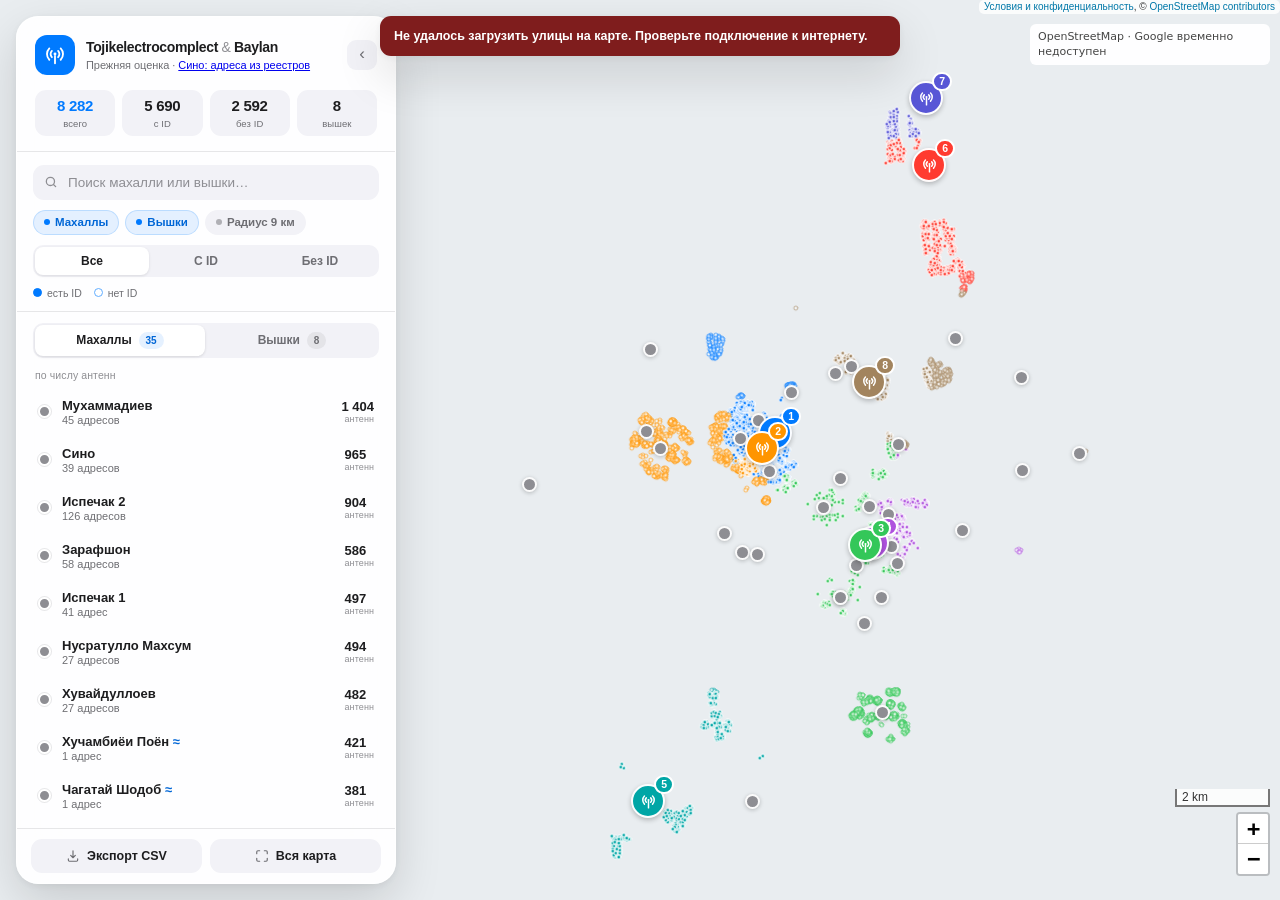
==== commit da590bef: "Connect Google Maps with restricted browser key and resilient fallback" ====
--- a/city-map.html
+++ b/city-map.html
@@ -337,6 +337,7 @@
     .map-popup { width: min(300px, 84vw); }
   }
 </style>
+<link rel="stylesheet" href="./map-background.css" />
 </head>
 <body>
 
@@ -414,7 +415,7 @@
 
 <script src="./vendor/leaflet/leaflet.js"></script>
 <script src="./map-config.js"></script>
-<script src="./yandex-tiles.js"></script>
+<script src="./vendor/google-mutant/Leaflet.GoogleMutant.js"></script>
 <script src="./map-background.js"></script>
 <script src="./assignment-data.js"></script>
 
@@ -654,7 +655,6 @@
   }).setLatLng([lngLat[1], lngLat[0]]).setContent(el).openOn(map);
 }
 const gLink = (lat, lng) => 'https://www.google.com/maps/search/?api=1&query=' + lat + ',' + lng;
-const yLink = (lat, lng) => 'https://yandex.ru/maps/?ll=' + lng + ',' + lat + '&z=17&pt=' + lng + ',' + lat;
 function distanceKm(a, b){
   const rad = (v) => v * Math.PI / 180, R = 6371;
   const dLat = rad(b.lat - a.lat), dLng = rad(b.lng - a.lng);
@@ -688,8 +688,7 @@
     +   '<div class="pp-row"><span>Радиус покрытия</span><b class="hot">9 км</b></div>'
     +   '<div class="pp-row"><span>Координаты</span><b>' + h.lat.toFixed(6) + ', ' + h.lng.toFixed(6) + '</b></div>'
     + '</div>'
-    + '<div class="pp-actions"><a href="' + gLink(h.lat, h.lng) + '" target="_blank" rel="noopener">Google Maps ↗</a>'
-    + '<a href="' + yLink(h.lat, h.lng) + '" target="_blank" rel="noopener">Яндекс ↗</a></div>'
+    + '<div class="pp-actions"><a href="' + gLink(h.lat, h.lng) + '" target="_blank" rel="noopener">Google Maps ↗</a></div>'
     + '</div>');
 }
 function openModule(r, properties, lngLat){
--- a/map-background.css
+++ b/map-background.css
@@ -0,0 +1,8 @@
+.map-provider { background: rgba(255,255,255,.94); padding: 5px 8px; border-radius: 6px; color: #444; font: 11px/1.4 system-ui, sans-serif; max-width: 240px; }
+/* Keep Google's original logo clear of the address panel and mobile sheet. */
+.google-map-active .leaflet-bottom.leaflet-left { left: 410px; bottom: var(--map-control-bottom, 14px); }
+body.panel-hidden .google-map-active .leaflet-bottom.leaflet-left { left: 0; }
+@media (max-width: 720px) {
+  .google-map-active .leaflet-bottom.leaflet-left { left: 0; bottom: calc(var(--map-control-bottom, 14px) + 18px); }
+  .map-provider { max-width: 200px; font-size: 10px; }
+}
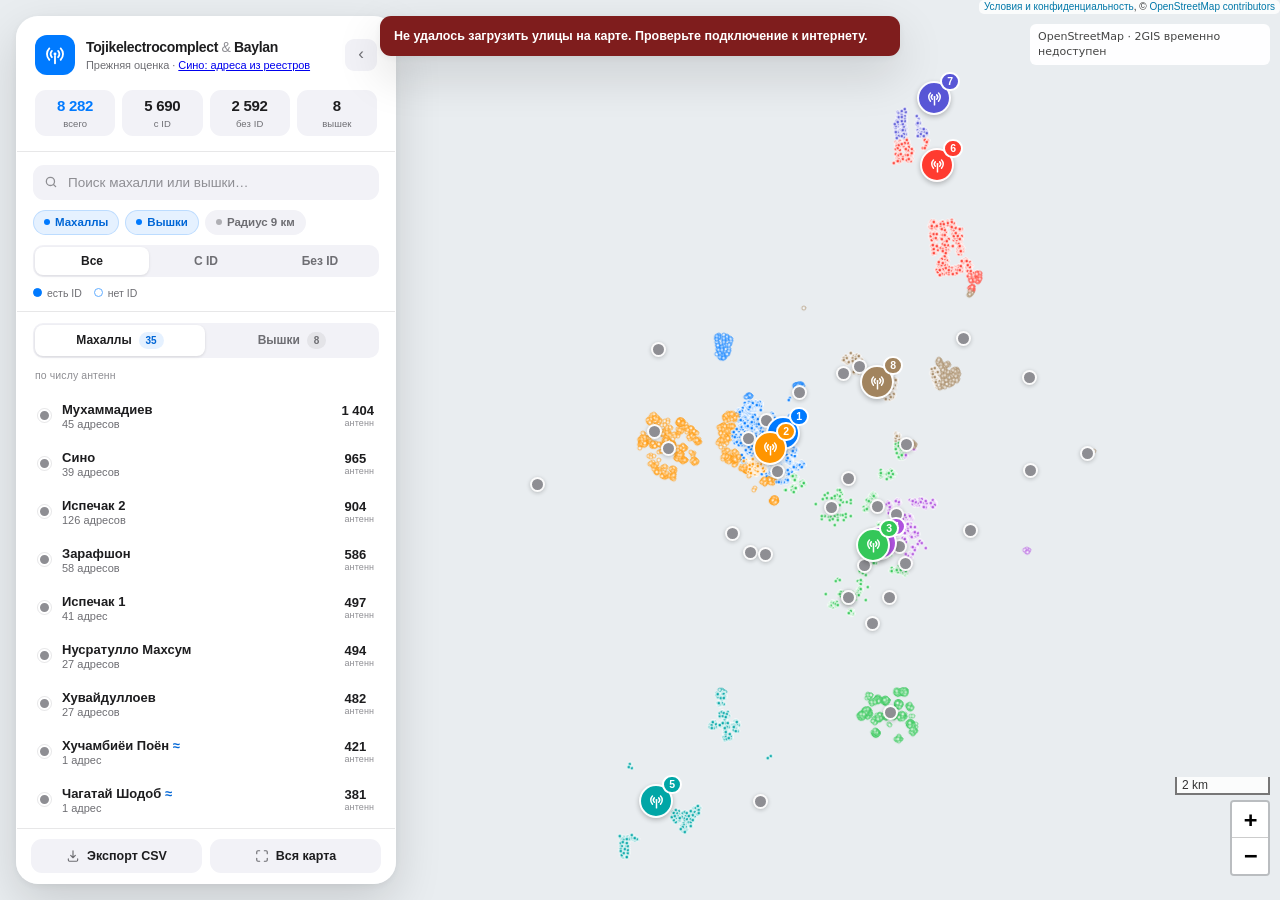
==== commit 907114c4: "Restore 2GIS maps with 3D controls and improve mobile experience" ====
--- a/city-map.html
+++ b/city-map.html
@@ -2,188 +2,20 @@
 <html lang="ru">
 <head>
 <meta charset="utf-8" />
-<meta name="viewport" content="width=device-width, initial-scale=1, viewport-fit=cover" />
+<meta name="viewport" content="width=device-width, initial-scale=1, viewport-fit=cover, interactive-widget=resizes-content" />
+<meta name="theme-color" content="#eef1f5" />
 <title>Tojikelectrocomplect &amp; Baylan · Реестр антенн</title>
 <link rel="icon" href="data:image/svg+xml,<svg xmlns='http://www.w3.org/2000/svg' viewBox='0 0 100 100'><text y='.9em' font-size='90'>📡</text></svg>" />
+<link rel="preconnect" href="https://maps.googleapis.com" />
+<link rel="preconnect" href="https://maps.gstatic.com" crossorigin />
 <link rel="stylesheet" href="./vendor/leaflet/leaflet.css" />
+<link rel="stylesheet" href="./app.css" />
 <style>
-  :root {
-    color-scheme: light;
-    --ink: #eef1f5;
-    --glass: rgba(255, 255, 255, .94);
-    --glass-2: rgba(255, 255, 255, .97);
-    --raise: #f2f2f7;
-    --line: rgba(60, 60, 67, .12);
-    --line-2: rgba(60, 60, 67, .20);
-    --text: #1d1d1f;
-    --muted: #6e6e73;
-    --faint: #8e8e93;
-    --accent: #007aff;
-    --accent-2: #0066d6;
-    --accent-soft: rgba(0, 122, 255, .10);
-    --tower: #ff3b30;
-    --ok: #34c759;
-    --mono: ui-monospace, "SFMono-Regular", SFMono-Regular, Menlo, Monaco, Consolas, monospace;
-    --disp: -apple-system, BlinkMacSystemFont, "SF Pro Display", "Segoe UI", sans-serif;
-    --body: -apple-system, BlinkMacSystemFont, "SF Pro Text", "Segoe UI", sans-serif;
-    --peek: calc(64px + env(safe-area-inset-bottom, 0px));
-    --ease: cubic-bezier(.32, .72, 0, 1);
-    --shadow: 0 18px 48px rgba(0, 0, 0, .14), 0 2px 8px rgba(0, 0, 0, .06);
-  }
-  * { box-sizing: border-box; }
-  html, body { height: 100%; margin: 0; }
-  body {
-    font-family: var(--body); color: var(--text); background: var(--ink);
-    height: 100vh; height: 100dvh; overflow: hidden; overscroll-behavior: none;
-    -webkit-tap-highlight-color: transparent; -webkit-font-smoothing: antialiased;
-  }
-
-  #map { position: absolute; z-index: 0; inset: 0; background: #e9edf0; }
-  #map canvas { outline: none; }
-  .map-marker { background: transparent; border: 0; }
-  .leaflet-container { font-family: var(--body); }
-  .leaflet-popup-content-wrapper { padding: 0; background: transparent; box-shadow: none; }
-  .leaflet-popup-content { margin: 0; }
-  .leaflet-popup-tip-container { display: none; }
-  .leaflet-top.leaflet-right { max-width: calc(100% - 24px); }
-  .yandex-brand { background: rgba(255,255,255,.94); border-radius: 8px; display: flex; align-items: center; }
-  .yandex-brand img { display: block; width: 88px; height: auto; }
-  .yandex-brand .open-yandex { padding: 8px 10px 8px 0; font-size: 11px; color: #333; }
-  .leaflet-control-attribution { font-size: 10px; border-radius: 5px; }
-  .leaflet-bottom.leaflet-right { bottom: var(--map-control-bottom, 14px); }
-  button:focus-visible, a:focus-visible, input:focus-visible {
-    outline: 3px solid rgba(0, 122, 255, .28); outline-offset: 2px;
-  }
-
-  /* ═══════════════ floating control panel ═══════════════ */
-  #panel {
-    position: absolute; z-index: 30; top: 16px; left: 16px; bottom: 16px; width: 380px;
-    display: flex; flex-direction: column;
-    background: var(--glass); backdrop-filter: blur(28px) saturate(1.15); -webkit-backdrop-filter: blur(28px) saturate(1.15);
-    border: 1px solid rgba(255, 255, 255, .82); border-radius: 22px; box-shadow: var(--shadow);
-    overflow: hidden; transition: transform .28s var(--ease), opacity .2s ease-out;
-  }
-  body.panel-hidden #panel { transform: translateX(-112%); opacity: 0; pointer-events: none; }
-
-  #panelOpen {
-    position: absolute; z-index: 29; top: 16px; left: 16px; display: none; align-items: center; gap: 8px;
-    padding: 10px 14px; background: var(--glass); backdrop-filter: blur(20px); -webkit-backdrop-filter: blur(20px);
-    color: var(--text); border: 1px solid rgba(255, 255, 255, .82); border-radius: 13px;
-    font: 600 13px/1 var(--body); cursor: pointer; box-shadow: var(--shadow);
-    transition: transform .14s ease-out, background-color .16s ease;
-  }
-  #panelOpen:active { transform: scale(.97); }
-  body.panel-hidden #panelOpen { display: flex; }
-
-  .sheet-toggle { display: none; }
-
-  .head { padding: 18px 18px 15px; border-bottom: 1px solid var(--line); }
-  .brand { display: flex; align-items: center; gap: 11px; }
-  .brand > div:nth-child(2) { min-width: 0; flex: 1; }
-  .logo {
-    flex: 0 0 auto; width: 40px; height: 40px; border-radius: 12px; display: grid; place-items: center;
-    background: var(--accent); color: #fff;
-  }
-  .logo svg { width: 22px; height: 22px; }
-  .brand h1 {
-    margin: 0; font: 700 14px/1.18 var(--disp); letter-spacing: -.025em; white-space: nowrap;
-  }
-  .brand h1 em { font-style: normal; color: var(--faint); font-weight: 500; }
-  .brand .sub { margin-top: 3px; font-size: 11px; color: var(--muted); letter-spacing: -.005em; }
-  .navbtn {
-    margin-left: auto; flex: 0 0 auto; width: 30px; height: 30px; display: grid; place-items: center;
-    background: var(--raise); border: 0; border-radius: 9px; color: var(--muted);
-    font-size: 17px; padding: 0 0 2px; cursor: pointer;
-    transition: transform .14s ease-out, background-color .16s ease, color .16s ease;
-  }
-  .navbtn:active { transform: scale(.94); }
-
-  .stats { display: grid; grid-template-columns: repeat(4, 1fr); gap: 7px; margin-top: 15px; }
-  .stat {
-    background: var(--raise); border: 0; border-radius: 11px;
-    padding: 8px 4px 7px; text-align: center;
-  }
-  .stat b { display: block; font: 700 15px/1.1 var(--body); letter-spacing: -.02em; }
-  .stat span { display: block; margin-top: 3px; font-size: 9.5px; color: var(--muted); letter-spacing: .01em; }
-  .stat.hot b { color: var(--accent); }
-
-  .controls { padding: 13px 16px 12px; display: flex; flex-direction: column; gap: 10px; border-bottom: 1px solid var(--line); }
-  .search { position: relative; }
-  .search input {
-    width: 100%; background: var(--raise); border: 1px solid transparent; color: var(--text);
-    border-radius: 11px; padding: 9px 12px 9px 34px; font: 400 13.5px var(--body); outline: none;
-    transition: border-color .16s ease, box-shadow .16s ease, background-color .16s ease;
-  }
-  .search input::placeholder { color: var(--faint); }
-  .search input:focus { border-color: rgba(0,122,255,.42); background: #fff; box-shadow: 0 0 0 3px var(--accent-soft); }
-  .search svg { position: absolute; left: 11px; top: 50%; transform: translateY(-50%); width: 14px; height: 14px; color: var(--faint); }
-
-  .row { display: flex; align-items: center; gap: 8px; flex-wrap: wrap; }
-  .seg { display: flex; width: 100%; background: var(--raise); border: 0; border-radius: 10px; padding: 2px; }
-  .seg button {
-    flex: 1; border: 0; background: transparent; color: var(--muted); font: 600 12px var(--body);
-    padding: 7px 10px; border-radius: 8px; cursor: pointer;
-    transition: transform .14s ease-out, background-color .16s ease, color .16s ease, box-shadow .16s ease;
-  }
-  .seg button.on { background: #fff; color: var(--text); box-shadow: 0 1px 3px rgba(0,0,0,.10); }
-  .seg button:active { transform: scale(.97); }
-  .seg button:focus-visible { outline: 3px solid rgba(0,122,255,.22); outline-offset: 1px; }
-  .chips { display: flex; gap: 6px; flex-wrap: wrap; }
-  .chip { position: relative; cursor: pointer; }
-  .chip input { position: absolute; opacity: 0; pointer-events: none; }
-  .chip span {
-    display: inline-flex; align-items: center; gap: 5px; padding: 5.5px 10px; border-radius: 999px;
-    background: var(--raise); border: 1px solid transparent; color: var(--muted);
-    font-size: 11.5px; font-weight: 600; user-select: none; -webkit-user-select: none;
-    transition: transform .14s ease-out, background-color .16s ease, border-color .16s ease, color .16s ease;
-  }
-  .chip span::before { content: ""; width: 6px; height: 6px; border-radius: 50%; background: currentColor; opacity: .5; }
-  .chip input:checked + span { background: var(--accent-soft); border-color: rgba(0,122,255,.18); color: var(--accent-2); }
-  .chip input:checked + span::before { background: var(--accent); opacity: 1; }
-  .chip input:focus-visible + span { outline: 3px solid rgba(0,122,255,.22); outline-offset: 1px; }
-  .chip:active span { transform: scale(.97); }
+  /* Citywide estimate only; the shared shell lives in app.css. */
   .assignment-key { display: flex; align-items: center; gap: 12px; color: var(--muted); font-size: 10.5px; }
   .assignment-key span { display: inline-flex; align-items: center; gap: 5px; }
   .assignment-key i { width: 9px; height: 9px; border-radius: 50%; background: var(--accent); border: 1.5px solid var(--accent); }
   .assignment-key .open { background: rgba(255,255,255,.9); opacity: .62; }
-
-  /* tabs */
-  .tabs { display: flex; gap: 2px; margin: 11px 16px 0; padding: 2px; background: var(--raise); border-radius: 10px; }
-  .tab {
-    flex: 1; background: transparent; border: 0; color: var(--muted);
-    font: 600 12px var(--body); letter-spacing: -.005em;
-    padding: 7px 4px; border-radius: 8px; cursor: pointer; display: flex; align-items: center; justify-content: center; gap: 7px;
-    transition: transform .14s ease-out, color .16s ease, background-color .16s ease, box-shadow .16s ease;
-  }
-  .tab:active { transform: scale(.98); }
-  .tab .n { font: 600 10px/1.5 var(--body); background: rgba(60,60,67,.08); border-radius: 999px; padding: 1px 7px; color: var(--muted); }
-  .tab.on { color: var(--text); background: #fff; box-shadow: 0 1px 3px rgba(0,0,0,.12); }
-  .tab.on .n { background: var(--accent-soft); color: var(--accent-2); }
-  .list-note { display: flex; align-items: center; padding: 11px 18px 3px; color: var(--faint); font-size: 10.5px; letter-spacing: .01em; }
-  .list-note .reset {
-    margin-left: auto; display: none; background: none; border: none; color: var(--accent);
-    font: 600 11px var(--body); letter-spacing: 0; cursor: pointer; padding: 2px 4px;
-  }
-  .list-note .reset:hover { text-decoration: underline; }
-
-  #list { flex: 1; min-height: 0; overflow-y: auto; padding: 4px 10px 12px; overscroll-behavior: contain; scrollbar-width: thin; scrollbar-color: var(--line-2) transparent; }
-  #list::-webkit-scrollbar { width: 7px; }
-  #list::-webkit-scrollbar-thumb { background: var(--line); border-radius: 8px; }
-
-  .item {
-    display: flex; align-items: center; gap: 11px; padding: 9px 10px; border-radius: 12px;
-    cursor: pointer; border: 1px solid transparent; animation: rise .28s var(--ease) both;
-    transition: transform .14s ease-out, background-color .16s ease, border-color .16s ease;
-  }
-  @keyframes rise { from { opacity: 0; transform: translateY(7px); } to { opacity: 1; transform: none; } }
-  .item:active { transform: scale(.985); }
-  .item.active { background: var(--accent-soft); border-color: rgba(0,122,255,.15); }
-  .swatch { flex: 0 0 auto; width: 13px; height: 13px; border-radius: 50%; border: 2px solid #fff; outline: 1px solid rgba(60,60,67,.12); }
-  .item .body { flex: 1; min-width: 0; }
-  .item .name { font-size: 13px; font-weight: 600; white-space: nowrap; overflow: hidden; text-overflow: ellipsis; }
-  .item .meta { font-size: 11px; color: var(--muted); margin-top: 1px; white-space: nowrap; overflow: hidden; text-overflow: ellipsis; }
-  .item .cnt { font: 650 13px var(--body); color: var(--text); font-variant-numeric: tabular-nums; }
-  .item .cnt small { display: block; font: 500 9px var(--body); color: var(--faint); letter-spacing: .01em; text-align: right; }
   .item .gateway-counts { display: flex; flex-direction: column; align-items: flex-end; gap: 4px; min-width: 72px; }
   .item .gateway-counts .metric { display: flex; align-items: baseline; justify-content: flex-end; gap: 5px; line-height: 1; }
   .item .gateway-counts b { font: 650 13px var(--body); font-variant-numeric: tabular-nums; }
@@ -200,19 +32,8 @@
     background: rgba(255, 59, 48, .09); border: 1px solid rgba(255, 59, 48, .16); color: #d92d20;
     font: 700 12px var(--body);
   }
-  .empty { padding: 26px 16px; color: var(--muted); font-size: 13px; text-align: center; line-height: 1.6; }
-
-  .foot { border-top: 1px solid var(--line); padding: 10px 14px calc(10px + env(safe-area-inset-bottom, 0px)); display: flex; gap: 8px; }
-  .foot button {
-    flex: 1; display: flex; align-items: center; justify-content: center; gap: 7px;
-    background: var(--raise); border: 0; color: var(--text);
-    font: 600 12.5px var(--body); padding: 10px; border-radius: 11px; cursor: pointer;
-    transition: transform .14s ease-out, background-color .16s ease, color .16s ease;
-  }
-  .foot button:active { transform: scale(.97); }
-  .foot button svg { width: 14px; height: 14px; color: var(--muted); }
-
-  /* ═══════════════ map markers ═══════════════ */
+  .item:focus-visible { outline: 2px solid var(--accent); outline-offset: -3px; }
+
   /* Leaflet positions the marker container; animations stay on inner elements. */
   .mhl { width: 15px; height: 15px; cursor: pointer; }
   .mhl .mdot {
@@ -221,11 +42,8 @@
     transition: transform .14s ease-out;
   }
   .mhl:active .mdot { transform: scale(.9); }
-
   .hub { position: relative; width: 46px; height: 46px; cursor: pointer; }
-  .hub .ring, .hub .ring2 {
-    display: none;
-  }
+  .hub .ring, .hub .ring2 { display: none; }
   .hub .core {
     position: absolute; inset: 6px; border-radius: 50%; display: grid; place-items: center; color: #fff;
     background: var(--tower); border: 2.5px solid rgba(255,255,255,.98); box-shadow: 0 2px 5px rgba(0, 0, 0, .24);
@@ -239,11 +57,9 @@
     font: 700 10.5px/15px var(--body); text-align: center;
   }
 
-  /* ═══════════════ popups (Leaflet) ═══════════════ */
   .map-popup {
     position: relative; width: min(300px, 84vw);
-    background: var(--glass-2); backdrop-filter: blur(24px) saturate(1.1); -webkit-backdrop-filter: blur(24px) saturate(1.1);
-    color: var(--text); border: 1px solid rgba(255,255,255,.88); border-radius: 16px;
+    background: var(--glass-2); color: var(--text); border: 1px solid rgba(255,255,255,.88); border-radius: 16px;
     box-shadow: 0 12px 32px rgba(0,0,0,.16), 0 1px 4px rgba(0,0,0,.07); padding: 14px 16px 13px; font-family: var(--body);
   }
   .map-popup::after {
@@ -253,7 +69,7 @@
   }
   .popup-close {
     position: absolute; z-index: 2; color: var(--muted); background: transparent; border: 0;
-    font: 400 20px/22px var(--body); right: 6px; top: 5px; border-radius: 7px; width: 24px; height: 24px;
+    font: 400 20px/22px var(--body); right: 6px; top: 5px; border-radius: 7px; width: 28px; height: 28px;
     cursor: pointer;
   }
   .popup-close:active { transform: scale(.9); background: var(--raise); }
@@ -261,7 +77,7 @@
   .pp-k { font: 650 10px var(--body); letter-spacing: .02em; color: var(--accent-2); margin-bottom: 5px; display: flex; align-items: center; gap: 6px; }
   .pp-k.twr { color: var(--tower); }
   .pp-k::before { content: ""; width: 5px; height: 5px; border-radius: 50%; background: currentColor; }
-  .pp-t { font-size: 14.5px; font-weight: 700; line-height: 1.3; padding-right: 12px; }
+  .pp-t { font-size: 14.5px; font-weight: 700; line-height: 1.3; padding-right: 16px; }
   .pp-sub { font-size: 12px; color: var(--muted); margin-top: 2px; line-height: 1.45; }
   .pp-rows { margin-top: 9px; border-top: 1px solid var(--line); padding-top: 8px; display: flex; flex-direction: column; gap: 5px; }
   .pp-row { display: flex; align-items: baseline; justify-content: space-between; gap: 14px; font-size: 12px; color: var(--muted); }
@@ -270,9 +86,7 @@
   .pp-apx { margin-top: 7px; font-size: 11px; color: var(--accent-2); }
   .pp-actions { display: flex; gap: 12px; margin-top: 10px; border-top: 1px solid var(--line); padding-top: 9px; }
   .pp-actions a { color: var(--accent); font-size: 12px; font-weight: 600; text-decoration: none; }
-  .pp-actions a:hover { text-decoration: underline; }
-
-  /* hover tip */
+
   #tip {
     position: fixed; z-index: 60; display: none; pointer-events: none;
     background: rgba(44, 44, 46, .94); color: #fff; border: 0; border-radius: 9px;
@@ -280,64 +94,13 @@
   }
   #tip b { font-family: var(--body); color: #fff; font-variant-numeric: tabular-nums; }
 
-  #mapError {
-    position: absolute; z-index: 80; top: 16px; left: 50%; transform: translateX(-50%); display: none;
-    width: min(520px, calc(100vw - 32px)); padding: 11px 14px; border-radius: 11px;
-    background: #7f1d1d; color: #fff; box-shadow: var(--shadow); font: 600 12.5px/1.45 var(--body);
-  }
-  #mapError.show { display: block; }
-
   @media (hover: hover) and (pointer: fine) {
-    #panelOpen:hover, .navbtn:hover { background: #e9e9ee; color: var(--text); }
-    .chip:hover span { background: #e9e9ee; }
-    .item:hover { background: rgba(118,118,128,.08); border-color: rgba(60,60,67,.07); }
-    .foot button:hover { background: #e6e6eb; color: var(--accent-2); }
-    .foot button:hover svg { color: var(--accent); }
     .mhl:hover .mdot { transform: scale(1.2); }
     .hub:hover .core { transform: scale(1.06); }
     .popup-close:hover { background: var(--raise); color: var(--text); }
     .pp-actions a:hover { text-decoration: underline; }
   }
-
-  @media (prefers-reduced-motion: reduce) {
-    #panel, #panelOpen, .navbtn, .chip span, .tab, .item, .foot button,
-    .mhl .mdot, .hub .core, .sheet-toggle .chev { transition-duration: .01ms !important; }
-    .item { animation: none; }
-  }
-
-  /* ═══════════════ mobile: bottom sheet ═══════════════ */
-  @media (max-width: 720px) {
-    #mapError { top: 82px; }
-    #panel {
-      top: auto; left: 0; right: 0; bottom: 0; width: 100%; max-height: 74dvh;
-      background: rgba(255,255,255,.97); border-radius: 24px 24px 0 0;
-      border: 1px solid rgba(255,255,255,.9); border-bottom: none;
-      box-shadow: 0 -8px 30px rgba(0,0,0,.12);
-      transform: translateY(0); transition: transform .3s var(--ease);
-    }
-    body.sheet-collapsed #panel { transform: translateY(calc(100% - var(--peek))); opacity: 1; pointer-events: auto; }
-    body.panel-hidden #panel { transform: translateY(0); opacity: 1; pointer-events: auto; }
-    .navbtn, #panelOpen { display: none !important; }
-    .sheet-toggle {
-      display: flex; flex: 0 0 auto; flex-direction: column; align-items: center; gap: 8px;
-      height: 64px; width: 100%; padding: 10px 16px 0; background: none; border: none; color: var(--text);
-      font: 500 13px var(--body); cursor: pointer; touch-action: none;
-    }
-    .sheet-toggle:focus { outline: none; }
-    .sheet-toggle:focus-visible { box-shadow: none; }
-    .sheet-toggle:focus-visible .grab { background: var(--accent); }
-    .sheet-toggle .grab { width: 38px; height: 4.5px; border-radius: 999px; background: #c7c7cc; }
-    .sheet-toggle .st-row { display: flex; align-items: center; gap: 6px; color: var(--muted); white-space: nowrap; }
-    .sheet-toggle .st-row b { color: var(--text); font-family: var(--body); font-size: 13.5px; font-variant-numeric: tabular-nums; }
-    .sheet-toggle .chev { color: var(--faint); transition: transform .3s var(--ease); }
-    body.sheet-collapsed .sheet-toggle .chev { transform: rotate(180deg); }
-    .head { padding-top: 0; }
-    .stats { grid-template-columns: repeat(4, 1fr); }
-    .search input { font-size: 16px; }  /* ≥16px — iOS won't zoom the page on focus */
-    .map-popup { width: min(300px, 84vw); }
-  }
 </style>
-<link rel="stylesheet" href="./map-background.css" />
 </head>
 <body>
 
@@ -417,7 +180,11 @@
 <script src="./map-config.js"></script>
 <script src="./vendor/google-mutant/Leaflet.GoogleMutant.js"></script>
 <script src="./map-background.js"></script>
+<script src="./dgis-layer.js"></script>
+<script src="./dgis-view.js"></script>
+<script src="./ui.js"></script>
 <script src="./assignment-data.js"></script>
+<script src="./gateway-data.js"></script>
 
 <script>
 /* ═════════════════ REAL REGISTRY DATA (baked from Excel) ═════════════════ */
@@ -451,6 +218,7 @@
 HUBS.forEach((hub, i) => {
   hub.color = ASSIGNMENT_DATA.colors[i];
   hub.capacity = ASSIGNMENT_DATA.gatewayModules[i].length;
+  hub.moduleCount = GATEWAYS.find(gateway => gateway.gatewayId === hub.gatewayId).moduleCount;
 });
 const HUB_RADIUS_M = 9000;
 /* подпись вышки: точное имя из реестра uMap */
@@ -464,11 +232,12 @@
 let overlaysReady = false;
 let mahMarkers = [], hubMarkers = [], radiusCircles = [];
 let antennaGeo = null;
+const touch = window.matchMedia("(pointer: coarse)").matches;
 
 const $ = (id) => document.getElementById(id);
 const $tip = $("tip");
 const esc = (s) => String(s).replace(/[&<>"']/g, (c) => ({ "&":"&amp;","<":"&lt;",">":"&gt;",'"':"&quot;","'":"&#39;" }[c]));
-const fmt = (n) => n.toLocaleString("ru-RU");
+const fmt = Intl.NumberFormat("ru-RU").format;
 const plural = (n, f) => { const a = Math.abs(n) % 100, b = a % 10; return f[(a > 10 && a < 20) ? 2 : (b > 1 && b < 5) ? 1 : (b === 1) ? 0 : 2]; };
 const cleanM = (m) => m.replace(/^махал+аи\s*/i, "");
 const isMobile = () => window.matchMedia("(max-width: 720px)").matches;
@@ -574,11 +343,12 @@
       return marker;
     });
   }
-  antennaLayer.clearLayers();
+  // Only add or remove the dots whose visibility changed; the canvas repaints once.
   antennaMarkers.forEach((marker) => {
     const p = marker.feature.properties;
-    if ((moduleStatus === 'all' || p.assigned === Number(moduleStatus))
-      && (activeFam == null || p.fi === activeFam)) antennaLayer.addLayer(marker);
+    const show = (moduleStatus === 'all' || p.assigned === Number(moduleStatus))
+      && (activeFam == null || p.fi === activeFam);
+    if (show !== antennaLayer.hasLayer(marker)) show ? antennaLayer.addLayer(marker) : antennaLayer.removeLayer(marker);
   });
 }
 function applyIsolation(){
@@ -665,9 +435,20 @@
 function focusMap(coordinates, minZoom){
   if (!map) return;
   const zoom = Math.max(map.getZoom(), minZoom), pad = fitPad();
-  const center = map.project([coordinates[1], coordinates[0]], zoom)
-    .add([(pad.right - pad.left) / 2, (pad.bottom - pad.top) / 2]);
-  map.setView(map.unproject(center, zoom), zoom, { animate: false });
+  if (map.dgisView?.active) {
+    const size = map.getSize();
+    map.dgisView.focus(L.latLng(coordinates[1], coordinates[0]), zoom,
+      {left:pad.left, top:pad.top, right:size.x-pad.right, bottom:size.y-pad.bottom});
+    return;
+  }
+  const center = map.unproject(map.project([coordinates[1], coordinates[0]], zoom)
+    .add([(pad.right - pad.left) / 2, (pad.bottom - pad.top) / 2]), zoom);
+  if (UI.reduceMotion()) { map.setView(center, zoom, { animate: false }); return; }
+  const size = map.getSize(), z0 = map.getZoom();
+  const dist = map.project(center, z0).distanceTo(map.project(map.getCenter(), z0));
+  // Short hops use Leaflet's compositor zoom/pan; longer ones get a smooth fly-over.
+  if (Math.abs(zoom - z0) <= 3 && dist < Math.max(size.x, size.y)) map.setView(center, zoom, { animate: true, duration: .35 });
+  else map.flyTo(center, zoom, { duration: Math.min(1.1, .55 + dist / 4000) });
 }
 
 function openHub(i, fly){
@@ -683,6 +464,7 @@
     + '<div class="pp-sub">' + esc(h.area) + '</div>'
     + '<div class="pp-rows">'
     +   '<div class="pp-row"><span>Gateway ID</span><b>' + esc(h.gatewayId) + '</b></div>'
+    +   '<div class="pp-row"><span>Модулей всего</span><b>' + fmt(h.moduleCount) + '</b></div>'
     +   '<div class="pp-row"><span>Модулей с ID</span><b style="color:' + h.color + '">' + fmt(h.capacity) + '</b></div>'
     +   '<div class="pp-row"><span>Модулей без ID</span><b>' + fmt(h.noId) + '</b></div>'
     +   '<div class="pp-row"><span>Радиус покрытия</span><b class="hot">9 км</b></div>'
@@ -743,7 +525,7 @@
   } else closePopup();
   applyIsolation(); renderList();
 }
-function resetFam(){ activeFam = null; closePopup(); applyIsolation(); renderList(); fitAll(); }
+function resetFam(){ activeFam = null; closePopup(); applyIsolation(); renderList(); fitAll(true); }
 
 /* ── список в панели ── */
 function renderList(){
@@ -755,9 +537,9 @@
     $("listNote").textContent = "по числу антенн";
     FAMILIES.forEach((f, i) => {
       if (q && !f.label.toLowerCase().includes(q) && !f.key.includes(q)) return;
-      const el = document.createElement("div");
+      const el = document.createElement("button");
+      el.type = "button";
       el.className = "item" + (activeFam === i ? " active" : "");
-      el.style.animationDelay = Math.min(shown * 22, 380) + "ms";
       el.innerHTML =
         '<div class="swatch" style="background:#8e8e93;color:#8e8e93"></div>'
         + '<div class="body"><div class="name">' + esc(f.label) + (f.approx ? ' <span class="apx" title="примерное расположение">≈</span>' : '') + '</div>'
@@ -770,15 +552,16 @@
     $("listNote").textContent = "большие антенны · адреса";
     HUBS.forEach((h, i) => {
       if (q && !(h.addr + " " + h.area + " " + hubName(h, i) + " " + h.gatewayId).toLowerCase().includes(q)) return;
-      const el = document.createElement("div");
+      const el = document.createElement("button");
+      el.type = "button";
       el.className = "item";
-      el.style.animationDelay = Math.min(shown * 22, 380) + "ms";
       el.innerHTML =
         '<div class="twr-ico" style="background:' + h.color + ';border-color:' + h.color + ';color:#fff">' + (i + 1) + '</div>'
         + '<div class="body"><div class="name"><span class="code">' + esc(hubName(h, i)) + '</span></div>'
         + '<div class="meta">' + esc(h.gatewayId) + '</div>'
         + '<div class="meta">' + esc(h.addr) + ' · ' + esc(h.area) + '</div></div>'
         + '<div class="cnt gateway-counts">'
+        +   '<span class="metric"><b>' + fmt(h.moduleCount) + '</b><small>всего</small></span>'
         +   '<span class="metric"><b style="color:' + h.color + '">' + fmt(h.capacity) + '</b><small>с ID</small></span>'
         +   '<span class="metric without-id"><b>' + fmt(h.noId) + '</b><small>без ID</small></span>'
         + '</div>';
@@ -790,22 +573,22 @@
   $("reset").style.display = activeFam != null ? "block" : "none";
 }
 
-function fitAll(){
+function fitAll(animate){
   if (!map) return;
+  map.dgisView?.reset();
   const pad = fitPad();
-  map.fitBounds(bounds0, {
-    paddingTopLeft: [pad.left, pad.top], paddingBottomRight: [pad.right, pad.bottom],
-    maxZoom: 14.5, animate: false,
-  });
+  const options = { paddingTopLeft: [pad.left, pad.top], paddingBottomRight: [pad.right, pad.bottom], maxZoom: 14.5 };
+  if (animate && !UI.reduceMotion()) map.flyToBounds(bounds0, { ...options, duration: .7 });
+  else map.fitBounds(bounds0, { ...options, animate: false });
 }
 const fitPad = () => isMobile()
-  ? { top: $('mapError').classList.contains('show') ? $('mapError').getBoundingClientRect().bottom + 16 : 90, right: 24, bottom: document.body.classList.contains('sheet-collapsed') ? 110 : Math.round($('panel').getBoundingClientRect().height) + 24, left: 24 }
-  : { top: 60, right: 80, bottom: 60, left: document.body.classList.contains('panel-hidden') ? 80 : 420 };
+  ? { top: $('mapError').classList.contains('show') ? $('mapError').offsetTop + $('mapError').offsetHeight + 16 : 90, right: 24, bottom: document.body.classList.contains('sheet-collapsed') ? 110 : $('panel').offsetHeight + 24, left: 24 }
+  : { top: 60, right: 80, bottom: 60, left: document.body.classList.contains('panel-hidden') ? 80 : $('panel').offsetLeft + $('panel').offsetWidth + 40 };
 
 function updateControlPadding(){
   if (!map) return;
   const bottom = isMobile()
-    ? (document.body.classList.contains('sheet-collapsed') ? 78 : Math.round($('panel').getBoundingClientRect().height) + 10)
+    ? (document.body.classList.contains('sheet-collapsed') ? 78 : $('panel').offsetHeight + 10)
     : 14;
   $('map').style.setProperty('--map-control-bottom', bottom + 'px');
 }
@@ -833,7 +616,16 @@
 try {
   map = L.map('map', {
     center: [38.575, 68.75], zoom: 12, minZoom: 8, maxZoom: 20,
-    zoomSnap: .5, preferCanvas: true, zoomControl: false, attributionControl: false,
+    // Whole zoom levels on touch screens keep Google tiles crisp and load a third as many.
+    zoomSnap: touch ? 1 : .5, bounceAtZoomLimits: false,
+    renderer: UI.nearestCanvas({ padding: .1, tolerance: touch ? 8 : 0 }),
+    zoomControl: false, attributionControl: false,
+  });
+  // Registered before the dots so their size is set before Leaflet re-projects and repaints them.
+  map.on('zoomend', () => {
+    if (!antennaMarkers.length) return;
+    const radius = dotRadius();
+    antennaMarkers.forEach((marker) => { marker.options.radius = marker._radius = radius; });
   });
   map.createPane('coverage').style.zIndex = 350;
   L.control.zoom({ position: 'bottomright' }).addTo(map);
@@ -846,16 +638,15 @@
   buildHubMarkers();
   buildRadiusCircles();
   updateControlPadding();
-  map.on('zoomend', () => {
-    const radius = dotRadius();
-    antennaMarkers.forEach((marker) => marker.setRadius(radius));
-  });
-  fitAll();
-  map.on('click', closePopup);
+  fitAll(false);
+  map.on('click', () => { closePopup(); if (isMobile() && !sheet.collapsed()) sheet.set(true); });
   map.on('movestart', () => { $tip.style.display = 'none'; });
-  const resizeMap = () => { map.invalidateSize(); updateControlPadding(); };
+  let resizeFrame = 0;
+  const resizeMap = () => {
+    cancelAnimationFrame(resizeFrame);
+    resizeFrame = requestAnimationFrame(() => { map.invalidateSize({ pan: false }); updateControlPadding(); });
+  };
   new ResizeObserver(resizeMap).observe($('map'));
-  window.addEventListener('resize', resizeMap);
   document.addEventListener('visibilitychange', () => { if (!document.hidden) resizeMap(); });
 } catch (error) {
   console.error(error);
@@ -863,7 +654,11 @@
 }
 
 /* ── UI ── */
-$("search").addEventListener("input", (e) => { query = e.target.value; renderList(); });
+let searchTimer = 0;
+$("search").addEventListener("input", (e) => {
+  clearTimeout(searchTimer);
+  searchTimer = setTimeout(() => { query = e.target.value; renderList(); }, 60);
+});
 
 $("tgMarks").onchange = (e) => { showMarks = e.target.checked; buildMahMarkers(); };
 $("tgHubs").onchange = (e) => {
@@ -888,12 +683,14 @@
   };
 });
 document.querySelectorAll(".tab").forEach((t) => t.onclick = () => {
+  if (activeTab === t.dataset.t) return;
   activeTab = t.dataset.t;
   document.querySelectorAll(".tab").forEach((x) => x.classList.toggle("on", x === t));
   renderList();
+  if (!UI.reduceMotion()) $("list").animate([{ opacity: .3 }, { opacity: 1 }], { duration: 200, easing: "ease-out" });
 });
 $("reset").onclick = resetFam;
-$("fit").onclick = () => { if (isMobile()) setSheet(true); if (activeFam != null) resetFam(); else fitAll(); };
+$("fit").onclick = () => { if (isMobile()) setSheet(true); if (activeFam != null) resetFam(); else fitAll(true); };
 document.addEventListener("keydown", (e) => { if (e.key === "Escape" && activeFam != null) resetFam(); });
 
 $("exportCsv").onclick = () => {
@@ -927,23 +724,12 @@
 $("panelHide").onclick = () => { document.body.classList.add("panel-hidden"); updateControlPadding(); };
 $("panelOpen").onclick = () => { document.body.classList.remove("panel-hidden"); updateControlPadding(); };
 
-function setSheet(collapsed){
-  document.body.classList.toggle("sheet-collapsed", collapsed);
-  $("sheetToggle").setAttribute("aria-expanded", String(!collapsed));
-  requestAnimationFrame(updateControlPadding);
-}
-$("sheetToggle").addEventListener("click", () => setSheet(!document.body.classList.contains("sheet-collapsed")));
-(function(){
-  let y0 = null; const t = $("sheetToggle");
-  t.addEventListener("touchstart", (e) => { y0 = e.touches[0].clientY; }, { passive: true });
-  t.addEventListener("touchend", (e) => {
-    if (y0 == null) return;
-    const dy = e.changedTouches[0].clientY - y0; y0 = null;
-    e.preventDefault();
-    if (dy > 24) setSheet(true); else if (dy < -24) setSheet(false);
-    else setSheet(!document.body.classList.contains("sheet-collapsed"));
-  }, { passive: false });
-})();
+const sheet = UI.bottomSheet({
+  panel: $("panel"), toggle: $("sheetToggle"), handles: [$("sheetToggle"), document.querySelector("#panel .head")],
+  enabled: (e) => isMobile() && !e.target.closest("a, input"), onChange: updateControlPadding,
+});
+function setSheet(collapsed){ sheet.set(collapsed); }
+window.matchMedia("(max-width: 720px)").addEventListener("change", () => { if (isMobile()) setSheet(true); else updateControlPadding(); });
 if (isMobile()) setSheet(true);   // телефоны стартуют с картой во весь экран
 
 renderList();
--- a/app.css
+++ b/app.css
@@ -0,0 +1,343 @@
+/* Shared shell for the Sino and citywide maps: panel, bottom sheet, list and map chrome.
+   Motion uses transform/opacity only so it stays on the compositor on slow phones. */
+:root {
+  color-scheme: light;
+  --ink: #eef1f5;
+  --glass: rgba(255, 255, 255, .97);
+  --glass-2: rgba(255, 255, 255, .98);
+  --raise: #f2f2f7;
+  --raise-hover: #e9e9ee;
+  --line: rgba(60, 60, 67, .12);
+  --line-2: rgba(60, 60, 67, .20);
+  --text: #1d1d1f;
+  --muted: #6e6e73;
+  --faint: #8e8e93;
+  --accent: #007aff;
+  --accent-2: #0066d6;
+  --accent-soft: rgba(0, 122, 255, .10);
+  --tower: #ff3b30;
+  --ok: #34c759;
+  --mono: ui-monospace, "SFMono-Regular", SFMono-Regular, Menlo, Monaco, Consolas, monospace;
+  --disp: -apple-system, BlinkMacSystemFont, "SF Pro Display", "Segoe UI", Roboto, sans-serif;
+  --body: -apple-system, BlinkMacSystemFont, "SF Pro Text", "Segoe UI", Roboto, sans-serif;
+  --panel-w: 380px;
+  --peek: calc(64px + env(safe-area-inset-bottom, 0px));
+  --ease: cubic-bezier(.32, .72, 0, 1);
+  --ease-out: cubic-bezier(.22, .61, .36, 1);
+  --shadow: 0 18px 48px rgba(0, 0, 0, .14), 0 2px 8px rgba(0, 0, 0, .06);
+}
+* { box-sizing: border-box; }
+html, body { height: 100%; margin: 0; }
+body {
+  font-family: var(--body); color: var(--text); background: var(--ink);
+  height: 100vh; height: 100dvh; overflow: hidden; overscroll-behavior: none;
+  -webkit-tap-highlight-color: transparent; -webkit-font-smoothing: antialiased;
+  -webkit-text-size-adjust: 100%; text-size-adjust: 100%;
+}
+button, label, a, input { touch-action: manipulation; }
+
+#map { position: absolute; z-index: 0; inset: 0; background: #e9edf0; }
+#map canvas { outline: none; }
+/* MapGL paints the background; Leaflet keeps the data and gesture handling.
+   Leave the host without a stacking context so native 2GIS credits stay clickable. */
+.dgis-background { position: absolute; inset: 0; pointer-events: none; }
+.dgis-background canvas { position: relative; z-index: 0; }
+.dgis-background > div > div:has(a) { z-index: 800; }
+.dgis-background a { pointer-events: auto; }
+.dgis-interactive .leaflet-map-pane { visibility: hidden; pointer-events: none; }
+.dgis-interactive .dgis-background { pointer-events: auto; }
+.dgis-native-popup { position: relative; transform: translate(-50%, calc(-100% - 18px)); min-width: 220px; }
+.dgis-native-popup > .tower-popup { padding-right: 35px; }
+.dgis-compass {
+  position: relative; width: 72px; height: 72px; border-radius: 50%;
+  background: #fff; box-shadow: 0 2px 8px #0003; color: var(--text);
+}
+.dgis-compass button { position: absolute; border: 0; cursor: pointer; padding: 0; background: transparent; }
+.dgis-tilt {
+  inset: 18px; border-radius: 50%; background: var(--accent) !important; color: white;
+  font: 700 14px var(--body); box-shadow: inset 0 -4px 0 #0066d6;
+}
+.dgis-tilt[aria-pressed="true"] { background: var(--text) !important; box-shadow: inset 0 -4px 0 #0004; }
+.dgis-north { width: 32px; height: 18px; top: 0; left: 20px; color: #ed4932; font-size: 13px; }
+.dgis-north span { display: inline-block; transform-origin: 50% 29px; }
+.dgis-turn { width: 18px; top: 20px; height: 32px; color: var(--muted); font: 600 25px var(--body); }
+.dgis-left { left: 0; } .dgis-right { right: 0; }
+.dgis-compass button:focus-visible { outline: 3px solid #007aff66; outline-offset: 2px; }
+.dgis-compass-help {
+  position: absolute; bottom: 0; right: 84px; width: 265px; padding: 12px 14px;
+  background: white; border-radius: 14px; box-shadow: var(--shadow); font: 13px/1.45 var(--body);
+  opacity: 0; visibility: hidden; pointer-events: none; transition: opacity .15s ease;
+}
+@media (hover: hover) and (pointer: fine) {
+  .dgis-compass:hover .dgis-compass-help, .dgis-compass:focus-within .dgis-compass-help { opacity: 1; visibility: visible; }
+}
+@media (pointer: coarse) {
+  .dgis-compass { width: 88px; height: 88px; }
+  .dgis-tilt { inset: 22px; font-size: 16px; }
+  .dgis-north { left: 22px; width: 44px; height: 22px; }
+  .dgis-north span { transform-origin: 50% 35px; }
+  .dgis-turn { top: 22px; height: 44px; width: 22px; }
+}
+.map-marker { background: transparent; border: 0; }
+.leaflet-container { font-family: var(--body); }
+.leaflet-popup-content-wrapper { padding: 0; background: transparent; box-shadow: none; }
+.leaflet-popup-content { margin: 0; }
+.leaflet-popup-tip-container { display: none; }
+.leaflet-top.leaflet-right { max-width: calc(100% - 24px); }
+.leaflet-control-attribution { font-size: 10px; border-radius: 5px; }
+.leaflet-bottom { transition: bottom .32s var(--ease), opacity .2s ease; }
+.leaflet-bottom.leaflet-right { bottom: var(--map-control-bottom, 14px); }
+.leaflet-control-zoom { transition: opacity .2s ease; }
+.leaflet-control-zoom a { transition: background-color .15s ease; }
+.leaflet-touch .leaflet-control-zoom a { width: 36px; height: 36px; line-height: 36px; }
+button:focus-visible, a:focus-visible, input:focus-visible {
+  outline: 3px solid rgba(0, 122, 255, .28); outline-offset: 2px;
+}
+
+/* Map provider badge and Google's logo placement (see map-background.js). */
+.map-provider { background: rgba(255,255,255,.94); padding: 5px 8px; border-radius: 6px; color: #444; font: 11px/1.4 system-ui, sans-serif; max-width: 240px; }
+.google-map-active .leaflet-bottom.leaflet-left { left: calc(var(--panel-w) + 30px); bottom: var(--map-control-bottom, 14px); }
+body.panel-hidden .google-map-active .leaflet-bottom.leaflet-left { left: 0; }
+
+/* ═══════════════ floating control panel ═══════════════ */
+#panel {
+  position: absolute; z-index: 30; top: 16px; left: 16px; bottom: 16px; width: var(--panel-w);
+  display: flex; flex-direction: column;
+  background: var(--glass); border: 1px solid rgba(255, 255, 255, .82); border-radius: 22px; box-shadow: var(--shadow);
+  overflow: hidden; overflow-anchor: none; transition: transform .32s var(--ease), opacity .22s ease-out, visibility 0s;
+}
+body.panel-hidden #panel { transform: translateX(calc(-100% - 24px)); opacity: 0; visibility: hidden; pointer-events: none; transition: transform .32s var(--ease), opacity .22s ease-out, visibility 0s .32s; }
+
+#panelOpen {
+  position: absolute; z-index: 29; top: 16px; left: 16px; display: flex; align-items: center; gap: 8px;
+  padding: 10px 14px; background: var(--glass);
+  color: var(--text); border: 1px solid rgba(255, 255, 255, .82); border-radius: 13px;
+  font: 600 13px/1 var(--body); cursor: pointer; box-shadow: var(--shadow);
+  opacity: 0; visibility: hidden; transform: translateX(-8px);
+  transition: transform .2s var(--ease-out), opacity .2s ease, visibility 0s .2s, background-color .16s ease;
+}
+#panelOpen:active { transform: scale(.97); }
+body.panel-hidden #panelOpen { opacity: 1; visibility: visible; transform: none; transition-delay: .12s, .12s, 0s, 0s; }
+
+.sheet-toggle { display: none; }
+
+.head { padding: 18px 18px 15px; border-bottom: 1px solid var(--line); }
+.brand { display: flex; align-items: center; gap: 11px; }
+.brand > div:nth-child(2) { min-width: 0; flex: 1; }
+.logo {
+  flex: 0 0 auto; width: 40px; height: 40px; border-radius: 12px; display: grid; place-items: center;
+  background: var(--accent); color: #fff;
+}
+.logo svg { width: 22px; height: 22px; }
+.brand h1 { margin: 0; font: 700 14px/1.18 var(--disp); letter-spacing: -.025em; white-space: nowrap; }
+.brand h1 em { font-style: normal; color: var(--faint); font-weight: 500; }
+.brand .sub { margin-top: 3px; font-size: 11px; color: var(--muted); letter-spacing: -.005em; }
+.navbtn {
+  margin-left: auto; flex: 0 0 auto; width: 32px; height: 32px; display: grid; place-items: center;
+  background: var(--raise); border: 0; border-radius: 9px; color: var(--muted);
+  font-size: 17px; padding: 0 0 2px; cursor: pointer;
+  transition: transform .14s ease-out, background-color .16s ease, color .16s ease;
+}
+.navbtn:active { transform: scale(.94); }
+
+.stats { display: grid; grid-template-columns: repeat(4, 1fr); gap: 7px; margin-top: 15px; }
+.stat { background: var(--raise); border: 0; border-radius: 11px; padding: 8px 4px 7px; text-align: center; }
+.stat b { display: block; font: 700 15px/1.1 var(--body); letter-spacing: -.02em; font-variant-numeric: tabular-nums; }
+.stat span { display: block; margin-top: 3px; font-size: 9.5px; color: var(--muted); letter-spacing: .01em; }
+.stat.hot b { color: var(--accent); }
+
+.controls { padding: 13px 16px 12px; display: flex; flex-direction: column; gap: 10px; border-bottom: 1px solid var(--line); }
+.search { position: relative; }
+.search input {
+  width: 100%; background: var(--raise); border: 1px solid transparent; color: var(--text);
+  border-radius: 11px; padding: 9px 12px 9px 34px; font: 400 13.5px var(--body); outline: none;
+  -webkit-appearance: none; appearance: none;
+  transition: border-color .16s ease, box-shadow .16s ease, background-color .16s ease;
+}
+.search input::placeholder { color: var(--faint); }
+.search input:focus { border-color: rgba(0,122,255,.42); background: #fff; box-shadow: 0 0 0 3px var(--accent-soft); }
+.search svg { position: absolute; left: 11px; top: 50%; transform: translateY(-50%); width: 14px; height: 14px; color: var(--faint); pointer-events: none; }
+
+.row { display: flex; align-items: center; gap: 8px; flex-wrap: wrap; }
+.seg { display: flex; width: 100%; background: var(--raise); border: 0; border-radius: 10px; padding: 2px; }
+.seg button {
+  flex: 1; border: 0; background: transparent; color: var(--muted); font: 600 12px var(--body);
+  padding: 7px 10px; border-radius: 8px; cursor: pointer;
+  transition: transform .14s ease-out, background-color .18s ease, color .18s ease, box-shadow .18s ease;
+}
+.seg button.on { background: #fff; color: var(--text); box-shadow: 0 1px 3px rgba(0,0,0,.10); }
+.seg button:active { transform: scale(.97); }
+.seg button:focus-visible { outline: 3px solid rgba(0,122,255,.22); outline-offset: 1px; }
+.chips { display: flex; gap: 6px; flex-wrap: wrap; }
+.chip { position: relative; cursor: pointer; }
+.chip input { position: absolute; opacity: 0; pointer-events: none; }
+.chip span {
+  display: inline-flex; align-items: center; gap: 5px; padding: 5.5px 10px; border-radius: 999px;
+  background: var(--raise); border: 1px solid transparent; color: var(--muted);
+  font-size: 11.5px; font-weight: 600; user-select: none; -webkit-user-select: none;
+  transition: transform .14s ease-out, background-color .16s ease, border-color .16s ease, color .16s ease;
+}
+.chip span::before { content: ""; width: 6px; height: 6px; border-radius: 50%; background: currentColor; opacity: .5; }
+.chip input:checked + span { background: var(--accent-soft); border-color: rgba(0,122,255,.18); color: var(--accent-2); }
+.chip input:checked + span::before { background: var(--accent); opacity: 1; }
+.chip input:focus-visible + span { outline: 3px solid rgba(0,122,255,.22); outline-offset: 1px; }
+.chip:active span { transform: scale(.97); }
+
+/* tabs */
+.tabs { display: flex; gap: 2px; margin: 11px 16px 0; padding: 2px; background: var(--raise); border-radius: 10px; }
+.tab {
+  flex: 1; background: transparent; border: 0; color: var(--muted);
+  font: 600 12px var(--body); letter-spacing: -.005em;
+  padding: 7px 4px; border-radius: 8px; cursor: pointer; display: flex; align-items: center; justify-content: center; gap: 7px;
+  transition: transform .14s ease-out, color .18s ease, background-color .18s ease, box-shadow .18s ease;
+}
+.tab:active { transform: scale(.98); }
+.tab .n { font: 600 10px/1.5 var(--body); background: rgba(60,60,67,.08); border-radius: 999px; padding: 1px 7px; color: var(--muted); font-variant-numeric: tabular-nums; }
+.tab.on { color: var(--text); background: #fff; box-shadow: 0 1px 3px rgba(0,0,0,.12); }
+.tab.on .n { background: var(--accent-soft); color: var(--accent-2); }
+.list-note { display: flex; align-items: center; min-height: 30px; padding: 8px 18px 3px; color: var(--faint); font-size: 10.5px; letter-spacing: .01em; }
+.list-note .reset {
+  margin-left: auto; display: none; background: none; border: none; color: var(--accent);
+  font: 600 11px var(--body); letter-spacing: 0; cursor: pointer; padding: 4px 6px; border-radius: 6px;
+}
+
+#list {
+  flex: 1; min-height: 0; overflow-y: auto; padding: 4px 10px 12px;
+  overscroll-behavior: contain; -webkit-overflow-scrolling: touch; overflow-anchor: none;
+  scrollbar-width: thin; scrollbar-color: var(--line-2) transparent;
+}
+#list::-webkit-scrollbar { width: 7px; }
+#list::-webkit-scrollbar-thumb { background: var(--line); border-radius: 8px; }
+@keyframes listIn { from { opacity: .35; } }
+.list-more { height: 1px; }
+
+.item {
+  display: flex; align-items: center; gap: 11px; padding: 9px 10px; border-radius: 12px;
+  cursor: pointer; border: 1px solid transparent;
+  transition: transform .14s ease-out, background-color .16s ease, border-color .16s ease;
+}
+.item:active { transform: scale(.985); background: rgba(118,118,128,.1); }
+.item.active { background: var(--accent-soft); border-color: rgba(0,122,255,.15); }
+button.item { width: 100%; font-family: inherit; text-align: left; color: inherit; background: transparent; }
+button.item:focus-visible { outline: 2px solid var(--accent); outline-offset: -3px; }
+.swatch { flex: 0 0 auto; width: 13px; height: 13px; border-radius: 50%; border: 2px solid #fff; outline: 1px solid rgba(60,60,67,.12); }
+.item .body { flex: 1; min-width: 0; }
+.item .name { font-size: 13px; font-weight: 600; white-space: nowrap; overflow: hidden; text-overflow: ellipsis; }
+.item .meta { font-size: 11px; color: var(--muted); margin-top: 1px; white-space: nowrap; overflow: hidden; text-overflow: ellipsis; }
+.item .cnt { font: 650 13px var(--body); color: var(--text); font-variant-numeric: tabular-nums; }
+.item .cnt small { display: block; font: 500 9px var(--body); color: var(--faint); letter-spacing: .01em; text-align: right; }
+.empty { padding: 26px 16px; color: var(--muted); font-size: 13px; text-align: center; line-height: 1.6; }
+
+.foot { border-top: 1px solid var(--line); padding: 10px 14px calc(10px + env(safe-area-inset-bottom, 0px)); display: flex; gap: 8px; }
+.foot button {
+  flex: 1; display: flex; align-items: center; justify-content: center; gap: 7px;
+  background: var(--raise); border: 0; color: var(--text);
+  font: 600 12.5px var(--body); padding: 10px; border-radius: 11px; cursor: pointer;
+  transition: transform .14s ease-out, background-color .16s ease, color .16s ease;
+}
+.foot button:active { transform: scale(.97); }
+.foot button svg { width: 14px; height: 14px; color: var(--muted); }
+
+#mapError {
+  position: absolute; z-index: 80; top: 16px; left: 50%; transform: translateX(-50%); display: none;
+  width: min(520px, calc(100vw - 32px)); padding: 11px 14px; border-radius: 11px;
+  background: #7f1d1d; color: #fff; box-shadow: var(--shadow); font: 600 12.5px/1.45 var(--body);
+}
+#mapError.show { display: block; animation: listIn .2s ease-out; }
+
+@media (hover: hover) and (pointer: fine) {
+  #panelOpen:hover, .navbtn:hover { background: var(--raise-hover); color: var(--text); }
+  .chip:hover span { background: var(--raise-hover); }
+  .item:hover { background: rgba(118,118,128,.08); border-color: rgba(60,60,67,.07); }
+  .item.active:hover { background: var(--accent-soft); border-color: rgba(0,122,255,.15); }
+  .foot button:hover { background: #e6e6eb; color: var(--accent-2); }
+  .foot button:hover svg { color: var(--accent); }
+  .list-note .reset:hover { background: var(--accent-soft); }
+}
+
+/* Comfortable touch targets on phones and tablets. */
+@media (pointer: coarse) {
+  .seg button, .tab { min-height: 38px; }
+  .chip span { min-height: 34px; padding: 6px 12px; font-size: 12.5px; }
+  .foot button { min-height: 44px; font-size: 13.5px; }
+  .item { min-height: 52px; }
+  .navbtn { width: 38px; height: 38px; }
+  .list-note .reset { padding: 8px 10px; margin-right: -10px; }
+  .stat span { font-size: 10px; }
+}
+
+/* Tablets and small laptops: slimmer side panel. */
+@media (min-width: 721px) and (max-width: 960px) {
+  :root { --panel-w: 330px; }
+}
+
+/* ═══════════════ phones: bottom sheet ═══════════════ */
+@media (max-width: 720px) {
+  #mapError { top: calc(12px + env(safe-area-inset-top, 0px)); }
+  #panel {
+    top: auto; left: 0; right: 0; bottom: 0; width: 100%;
+    height: min(86dvh, calc(100dvh - 64px - env(safe-area-inset-top, 0px))); max-height: none;
+    background: var(--glass-2); border-radius: 22px 22px 0 0;
+    border: 1px solid rgba(255,255,255,.9); border-bottom: none;
+    box-shadow: 0 -6px 28px rgba(0,0,0,.13);
+    transform: translate3d(0, 0, 0); transition: transform .34s var(--ease);
+    will-change: transform; contain: layout paint;
+  }
+  body.sheet-collapsed #panel { transform: translate3d(0, calc(100% - var(--peek)), 0); }
+  #panel.dragging { transition: none; }
+  body.panel-hidden #panel { transform: translate3d(0, 0, 0); opacity: 1; visibility: visible; pointer-events: auto; }
+  body.sheet-collapsed.panel-hidden #panel { transform: translate3d(0, calc(100% - var(--peek)), 0); }
+  .navbtn, #panelOpen { display: none !important; }
+  .sheet-toggle {
+    display: flex; flex: 0 0 auto; flex-direction: column; align-items: center; gap: 9px;
+    height: 64px; width: 100%; padding: 9px 16px 0; background: none; border: none; color: var(--text);
+    font: 500 13px var(--body); cursor: grab; touch-action: none; user-select: none; -webkit-user-select: none;
+  }
+  .sheet-toggle:active { cursor: grabbing; }
+  .sheet-toggle:focus { outline: none; }
+  .sheet-toggle:focus-visible .grab { background: var(--accent); }
+  .sheet-toggle .grab { width: 38px; height: 5px; border-radius: 999px; background: #c7c7cc; transition: background-color .2s ease, transform .2s ease; }
+  #panel.dragging .sheet-toggle .grab { background: #aeaeb2; transform: scaleX(1.12); }
+  .sheet-toggle .st-row { display: flex; align-items: center; gap: 6px; color: var(--muted); white-space: nowrap; }
+  .sheet-toggle .st-row b { color: var(--text); font-family: var(--body); font-size: 14px; font-variant-numeric: tabular-nums; }
+  .sheet-toggle .chev { color: var(--faint); transition: transform .34s var(--ease); }
+  body.sheet-collapsed .sheet-toggle .chev { transform: rotate(180deg); }
+  .head { padding-top: 0; touch-action: none; user-select: none; -webkit-user-select: none; }
+  .head a { user-select: auto; -webkit-user-select: auto; }
+  .stats { grid-template-columns: repeat(4, 1fr); margin-top: 12px; }
+  .search input { font-size: 16px; padding-top: 10px; padding-bottom: 10px; }  /* ≥16px — iOS won't zoom the page on focus */
+  .foot button { font-size: 13px; }
+
+  /* Keep the map chrome tidy: zoom and scale only while the map is fully visible. */
+  body:not(.sheet-collapsed) .leaflet-control-zoom, body:not(.sheet-collapsed) .leaflet-control-scale { display: none; }
+  .leaflet-top.leaflet-right { margin-top: env(safe-area-inset-top, 0px); }
+  .google-map-active .leaflet-bottom.leaflet-left { left: 0; bottom: calc(var(--map-control-bottom, 14px) + 18px); }
+  .map-provider { max-width: 200px; font-size: 10px; }
+}
+
+/* Phones and short windows: the whole panel scrolls as one page so the list never gets squeezed
+   under the header; the handle and the action buttons stay pinned. Keep in sync with ui.js. */
+@media (max-width: 720px), (min-width: 721px) and (max-height: 560px) {
+  #panel { overflow-y: auto; overscroll-behavior: contain; scrollbar-width: thin; }
+  #panel > * { flex-shrink: 0; }
+  #list { flex: none; overflow: visible; }
+  .foot { position: sticky; bottom: 0; z-index: 2; background: var(--glass-2); }
+}
+@media (min-width: 721px) and (max-height: 560px) {
+  :root { --panel-w: 330px; }
+  #panel { top: 8px; left: 8px; bottom: 8px; border-radius: 18px; }
+  .head { padding: 12px 14px 10px; }
+  .stats { margin-top: 10px; }
+  .controls { padding: 10px 12px; gap: 8px; }
+  .tabs { margin: 8px 12px 0; }
+  .foot { padding: 7px 10px calc(7px + env(safe-area-inset-bottom, 0px)); }
+  .foot button { min-height: 38px; padding: 7px; }
+}
+@media (max-width: 720px) {
+  #panel .sheet-toggle { position: sticky; top: 0; z-index: 3; background: var(--glass-2); }
+  .head { touch-action: pan-y; }
+}
+
+@media (prefers-reduced-motion: reduce) {
+  *, *::before, *::after { animation-duration: .01ms !important; animation-iteration-count: 1 !important; transition-duration: .01ms !important; transition-delay: 0s !important; }
+}
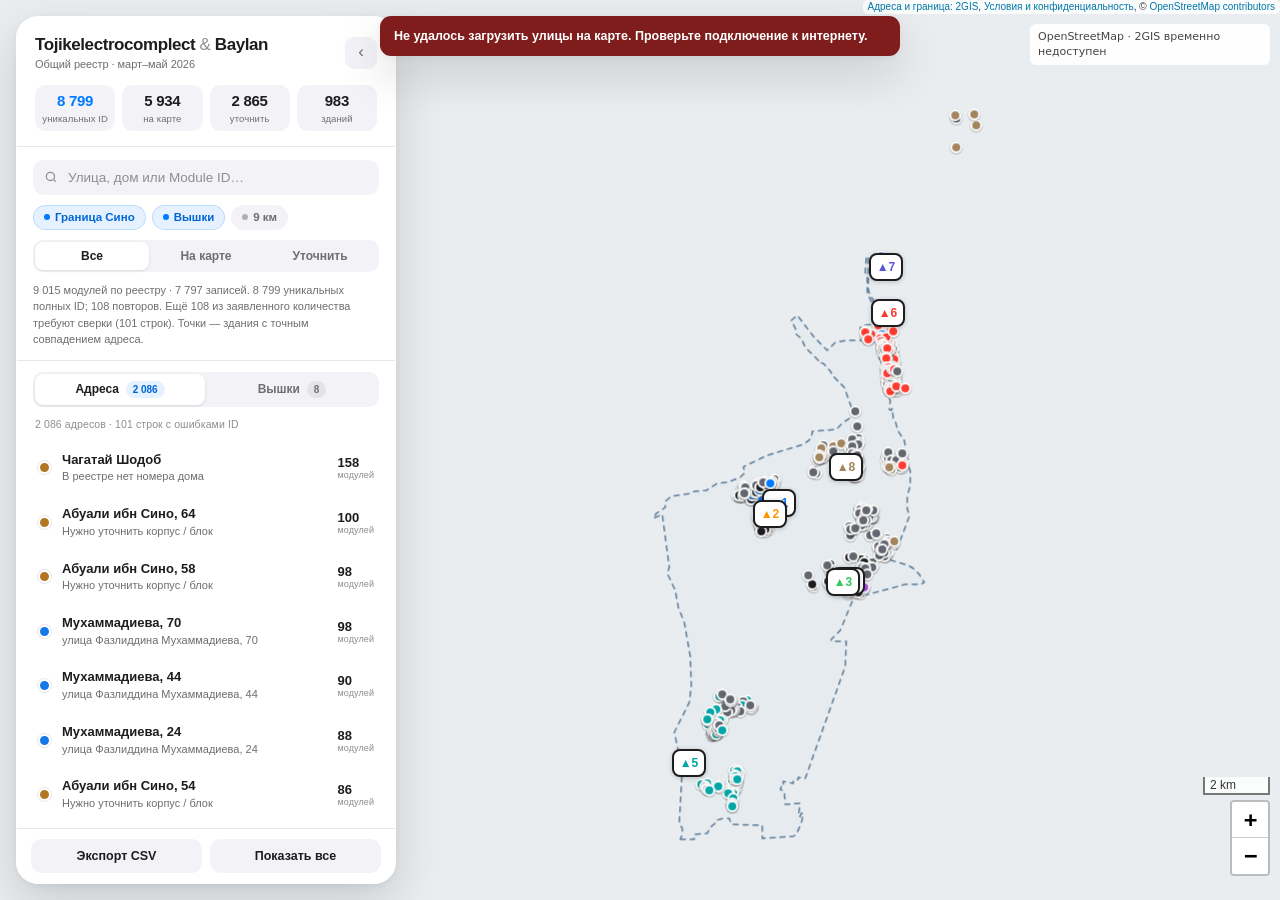
==== commit 0e2e106b: "Replace module placements with final register and smooth native map zoom" ====
--- a/city-map.html
+++ b/city-map.html
@@ -1,738 +1,2 @@
 <!doctype html>
-<html lang="ru">
-<head>
-<meta charset="utf-8" />
-<meta name="viewport" content="width=device-width, initial-scale=1, viewport-fit=cover, interactive-widget=resizes-content" />
-<meta name="theme-color" content="#eef1f5" />
-<title>Tojikelectrocomplect &amp; Baylan · Реестр антенн</title>
-<link rel="icon" href="data:image/svg+xml,<svg xmlns='http://www.w3.org/2000/svg' viewBox='0 0 100 100'><text y='.9em' font-size='90'>📡</text></svg>" />
-<link rel="preconnect" href="https://maps.googleapis.com" />
-<link rel="preconnect" href="https://maps.gstatic.com" crossorigin />
-<link rel="stylesheet" href="./vendor/leaflet/leaflet.css" />
-<link rel="stylesheet" href="./app.css" />
-<style>
-  /* Citywide estimate only; the shared shell lives in app.css. */
-  .assignment-key { display: flex; align-items: center; gap: 12px; color: var(--muted); font-size: 10.5px; }
-  .assignment-key span { display: inline-flex; align-items: center; gap: 5px; }
-  .assignment-key i { width: 9px; height: 9px; border-radius: 50%; background: var(--accent); border: 1.5px solid var(--accent); }
-  .assignment-key .open { background: rgba(255,255,255,.9); opacity: .62; }
-  .item .gateway-counts { display: flex; flex-direction: column; align-items: flex-end; gap: 4px; min-width: 72px; }
-  .item .gateway-counts .metric { display: flex; align-items: baseline; justify-content: flex-end; gap: 5px; line-height: 1; }
-  .item .gateway-counts b { font: 650 13px var(--body); font-variant-numeric: tabular-nums; }
-  .item .gateway-counts small { display: inline; min-width: 30px; font-size: 9px; text-align: left; }
-  .item .gateway-counts .without-id b { color: var(--muted); }
-  .apx { color: var(--accent-2); font-weight: 700; }
-  .item .name .code {
-    display: inline-block; margin-right: 6px; padding: 1px 5px; border-radius: 5px;
-    background: rgba(255, 59, 48, .09); border: 1px solid rgba(255, 59, 48, .16);
-    color: #d92d20; font: 650 10.5px var(--mono); letter-spacing: .02em; vertical-align: 1px;
-  }
-  .twr-ico {
-    flex: 0 0 auto; width: 30px; height: 30px; border-radius: 9px; display: grid; place-items: center;
-    background: rgba(255, 59, 48, .09); border: 1px solid rgba(255, 59, 48, .16); color: #d92d20;
-    font: 700 12px var(--body);
-  }
-  .item:focus-visible { outline: 2px solid var(--accent); outline-offset: -3px; }
-
-  /* Leaflet positions the marker container; animations stay on inner elements. */
-  .mhl { width: 15px; height: 15px; cursor: pointer; }
-  .mhl .mdot {
-    display: block; width: 100%; height: 100%; border-radius: 50%;
-    border: 2px solid rgba(255,255,255,.96); box-shadow: 0 1px 4px rgba(0,0,0,.22);
-    transition: transform .14s ease-out;
-  }
-  .mhl:active .mdot { transform: scale(.9); }
-  .hub { position: relative; width: 46px; height: 46px; cursor: pointer; }
-  .hub .ring, .hub .ring2 { display: none; }
-  .hub .core {
-    position: absolute; inset: 6px; border-radius: 50%; display: grid; place-items: center; color: #fff;
-    background: var(--tower); border: 2.5px solid rgba(255,255,255,.98); box-shadow: 0 2px 5px rgba(0, 0, 0, .24);
-    transition: transform .14s ease-out;
-  }
-  .hub:active .core { transform: scale(.92); }
-  .hub .core svg { width: 17px; height: 17px; }
-  .hub .num {
-    position: absolute; top: -3px; right: -3px; z-index: 3; min-width: 19px; height: 19px; padding: 0 5px;
-    border-radius: 999px; background: #3a3a3c; color: #fff; border: 2px solid #fff;
-    font: 700 10.5px/15px var(--body); text-align: center;
-  }
-
-  .map-popup {
-    position: relative; width: min(300px, 84vw);
-    background: var(--glass-2); color: var(--text); border: 1px solid rgba(255,255,255,.88); border-radius: 16px;
-    box-shadow: 0 12px 32px rgba(0,0,0,.16), 0 1px 4px rgba(0,0,0,.07); padding: 14px 16px 13px; font-family: var(--body);
-  }
-  .map-popup::after {
-    content: ""; position: absolute; left: 50%; bottom: -8px; width: 14px; height: 14px;
-    transform: translateX(-50%) rotate(45deg); background: rgba(255,255,255,.97);
-    border-right: 1px solid rgba(255,255,255,.88); border-bottom: 1px solid rgba(255,255,255,.88);
-  }
-  .popup-close {
-    position: absolute; z-index: 2; color: var(--muted); background: transparent; border: 0;
-    font: 400 20px/22px var(--body); right: 6px; top: 5px; border-radius: 7px; width: 28px; height: 28px;
-    cursor: pointer;
-  }
-  .popup-close:active { transform: scale(.9); background: var(--raise); }
-  .pp { min-width: 190px; }
-  .pp-k { font: 650 10px var(--body); letter-spacing: .02em; color: var(--accent-2); margin-bottom: 5px; display: flex; align-items: center; gap: 6px; }
-  .pp-k.twr { color: var(--tower); }
-  .pp-k::before { content: ""; width: 5px; height: 5px; border-radius: 50%; background: currentColor; }
-  .pp-t { font-size: 14.5px; font-weight: 700; line-height: 1.3; padding-right: 16px; }
-  .pp-sub { font-size: 12px; color: var(--muted); margin-top: 2px; line-height: 1.45; }
-  .pp-rows { margin-top: 9px; border-top: 1px solid var(--line); padding-top: 8px; display: flex; flex-direction: column; gap: 5px; }
-  .pp-row { display: flex; align-items: baseline; justify-content: space-between; gap: 14px; font-size: 12px; color: var(--muted); }
-  .pp-row b { font: 600 12px var(--body); color: var(--text); white-space: nowrap; font-variant-numeric: tabular-nums; }
-  .pp-row b.hot { color: var(--accent-2); font-size: 13px; }
-  .pp-apx { margin-top: 7px; font-size: 11px; color: var(--accent-2); }
-  .pp-actions { display: flex; gap: 12px; margin-top: 10px; border-top: 1px solid var(--line); padding-top: 9px; }
-  .pp-actions a { color: var(--accent); font-size: 12px; font-weight: 600; text-decoration: none; }
-
-  #tip {
-    position: fixed; z-index: 60; display: none; pointer-events: none;
-    background: rgba(44, 44, 46, .94); color: #fff; border: 0; border-radius: 9px;
-    padding: 7px 10px; font: 500 12px var(--body); max-width: 250px; box-shadow: 0 6px 20px rgba(0,0,0,.18);
-  }
-  #tip b { font-family: var(--body); color: #fff; font-variant-numeric: tabular-nums; }
-
-  @media (hover: hover) and (pointer: fine) {
-    .mhl:hover .mdot { transform: scale(1.2); }
-    .hub:hover .core { transform: scale(1.06); }
-    .popup-close:hover { background: var(--raise); color: var(--text); }
-    .pp-actions a:hover { text-decoration: underline; }
-  }
-</style>
-</head>
-<body>
-
-<div id="map"></div>
-<div id="mapError" role="alert"></div>
-
-<aside id="panel">
-  <button id="sheetToggle" class="sheet-toggle" aria-expanded="true">
-    <span class="grab"></span>
-    <span class="st-row"><b id="shAnt">—</b> антенн · <b id="shTwr">8</b> вышек <span class="chev">▾</span></span>
-  </button>
-
-  <header class="head">
-    <div class="brand">
-      <div class="logo" aria-hidden="true">
-        <svg viewBox="0 0 24 24" fill="none" stroke="currentColor" stroke-width="2" stroke-linecap="round">
-          <circle cx="12" cy="11" r="1.6" fill="currentColor" stroke="none"/>
-          <path d="M8.6 14.4a4.8 4.8 0 0 1 0-6.8M15.4 7.6a4.8 4.8 0 0 1 0 6.8"/>
-          <path d="M5.8 17.2a8.8 8.8 0 0 1 0-12.4M18.2 4.8a8.8 8.8 0 0 1 0 12.4"/>
-          <path d="M12 13v8"/>
-        </svg>
-      </div>
-      <div>
-        <h1>Tojikelectrocomplect <em>&amp;</em> Baylan</h1>
-        <div class="sub">Прежняя оценка · <a href="./">Сино: адреса из реестров</a></div>
-      </div>
-      <button id="panelHide" class="navbtn" title="Скрыть панель">‹</button>
-    </div>
-    <div class="stats">
-      <div class="stat hot"><b id="stAnt">0</b><span>всего</span></div>
-      <div class="stat"><b id="stAssigned">0</b><span>с ID</span></div>
-      <div class="stat"><b id="stUnassigned">0</b><span>без ID</span></div>
-      <div class="stat"><b>8</b><span>вышек</span></div>
-    </div>
-  </header>
-
-  <div class="controls">
-    <div class="search">
-      <svg viewBox="0 0 24 24" fill="none" stroke="currentColor" stroke-width="2.2" stroke-linecap="round"><circle cx="11" cy="11" r="7"/><path d="m20 20-3.4-3.4"/></svg>
-      <input id="search" type="text" placeholder="Поиск махалли или вышки…" autocomplete="off" />
-    </div>
-    <div class="row">
-      <div class="chips">
-        <label class="chip"><input type="checkbox" id="tgMarks" checked /><span>Махаллы</span></label>
-        <label class="chip"><input type="checkbox" id="tgHubs" checked /><span>Вышки</span></label>
-        <label class="chip"><input type="checkbox" id="tgRadius" /><span>Радиус 9 км</span></label>
-      </div>
-    </div>
-    <div class="seg" role="group" aria-label="Фильтр модулей по наличию ID">
-      <button type="button" class="on" data-id-status="all" aria-pressed="true">Все</button>
-      <button type="button" data-id-status="1" aria-pressed="false">С ID</button>
-      <button type="button" data-id-status="0" aria-pressed="false">Без ID</button>
-    </div>
-    <div class="assignment-key" aria-label="Статус модулей">
-      <span><i></i>есть ID</span>
-      <span><i class="open"></i>нет ID</span>
-    </div>
-  </div>
-
-  <nav class="tabs">
-    <button class="tab on" data-t="mah">Махаллы <span class="n" id="nMah">35</span></button>
-    <button class="tab" data-t="twr">Вышки <span class="n">8</span></button>
-  </nav>
-  <div class="list-note"><span id="listNote">по числу антенн</span><button class="reset" id="reset">✕ Сброс фильтра</button></div>
-  <div id="list"></div>
-
-  <footer class="foot">
-    <button id="exportCsv"><svg viewBox="0 0 24 24" fill="none" stroke="currentColor" stroke-width="2" stroke-linecap="round" stroke-linejoin="round"><path d="M12 3v12m0 0 4-4m-4 4-4-4"/><path d="M4 17v2a2 2 0 0 0 2 2h12a2 2 0 0 0 2-2v-2"/></svg>Экспорт CSV</button>
-    <button id="fit"><svg viewBox="0 0 24 24" fill="none" stroke="currentColor" stroke-width="2" stroke-linecap="round" stroke-linejoin="round"><path d="M8 3H5a2 2 0 0 0-2 2v3m18 0V5a2 2 0 0 0-2-2h-3m0 18h3a2 2 0 0 0 2-2v-3M3 16v3a2 2 0 0 0 2 2h3"/></svg>Вся карта</button>
-  </footer>
-</aside>
-
-<button id="panelOpen">☰ Реестр</button>
-<div id="tip"></div>
-
-<script src="./vendor/leaflet/leaflet.js"></script>
-<script src="./map-config.js"></script>
-<script src="./vendor/google-mutant/Leaflet.GoogleMutant.js"></script>
-<script src="./map-background.js"></script>
-<script src="./dgis-layer.js"></script>
-<script src="./dgis-view.js"></script>
-<script src="./ui.js"></script>
-<script src="./assignment-data.js"></script>
-<script src="./gateway-data.js"></script>
-
-<script>
-/* ═════════════════ REAL REGISTRY DATA (baked from Excel) ═════════════════ */
-const FAMILIES = [{"key": "мухаммадиев", "label": "Мухаммадиев", "lat": 38.575906, "lng": 68.730769, "approx": false, "count": 1404, "rows": 45, "color": "#ef4444"}, {"key": "сино", "label": "Сино", "lat": 38.530108, "lng": 68.758385, "approx": false, "count": 965, "rows": 39, "color": "#f97316"}, {"key": "испечак 2", "label": "Испечак 2", "lat": 38.582174, "lng": 68.723905, "approx": false, "count": 901, "rows": 126, "color": "#f59e0b"}, {"key": "зарафшон", "label": "Зарафшон", "lat": 38.580231, "lng": 68.704474, "approx": false, "count": 584, "rows": 57, "color": "#eab308"}, {"key": "испечак 1", "label": "Испечак 1", "lat": 38.585448, "lng": 68.728182, "approx": false, "count": 497, "rows": 41, "color": "#84cc16"}, {"key": "нусратулло махсум", "label": "Нусратулло Махсум", "lat": 38.580916, "lng": 68.729424, "approx": false, "count": 494, "rows": 27, "color": "#22c55e"}, {"key": "хувайдуллоев", "label": "Хувайдуллоев", "lat": 38.561578, "lng": 68.760573, "approx": false, "count": 482, "rows": 27, "color": "#10b981"}, {"key": "хучамбиёи поён", "label": "Хучамбиёи Поён", "lat": 38.599, "lng": 68.702, "approx": true, "count": 421, "rows": 1, "color": "#14b8a6"}, {"key": "чагатай шодоб", "label": "Чагатай Шодоб", "lat": 38.601, "lng": 68.776, "approx": true, "count": 381, "rows": 1, "color": "#06b6d4"}, {"key": "шафак", "label": "Шафак", "lat": 38.576058, "lng": 68.792199, "approx": false, "count": 260, "rows": 1, "color": "#0ea5e9"}, {"key": "бинихисорак", "label": "Бинихисорак", "lat": 38.56, "lng": 68.728, "approx": true, "count": 244, "rows": 1, "color": "#3b82f6"}, {"key": "маяковский", "label": "Маяковский", "lat": 38.551969, "lng": 68.748155, "approx": false, "count": 220, "rows": 17, "color": "#6366f1"}, {"key": "чортути", "label": "Чортути", "lat": 38.560398, "lng": 68.724342, "approx": false, "count": 212, "rows": 2, "color": "#8b5cf6"}, {"key": "навобод", "label": "Навобод", "lat": 38.594333, "lng": 68.757241, "approx": false, "count": 200, "rows": 1, "color": "#a855f7"}, {"key": "шараф", "label": "Шараф", "lat": 38.58105, "lng": 68.762222, "approx": false, "count": 145, "rows": 1, "color": "#d946ef"}, {"key": "озодии занон", "label": "Озодии Занон", "lat": 38.593626, "lng": 68.792039, "approx": false, "count": 132, "rows": 1, "color": "#ec4899"}, {"key": "яккачинор", "label": "Яккачинор", "lat": 38.567621, "lng": 68.759702, "approx": false, "count": 122, "rows": 11, "color": "#f43f5e"}, {"key": "шерализода", "label": "Шерализода", "lat": 38.569143, "lng": 68.755205, "approx": false, "count": 109, "rows": 9, "color": "#fb7185"}, {"key": "кабодиён", "label": "Кабодиён", "lat": 38.547, "lng": 68.754, "approx": true, "count": 82, "rows": 2, "color": "#fbbf24"}, {"key": "а.навои", "label": "А.навои", "lat": 38.590916, "lng": 68.736086, "approx": false, "count": 69, "rows": 2, "color": "#4ade80"}, {"key": "армугон", "label": "Армугон", "lat": 38.564, "lng": 68.72, "approx": true, "count": 63, "rows": 1, "color": "#2dd4bf"}, {"key": "вахобчонов", "label": "Вахобчонов", "lat": 38.569, "lng": 68.744, "approx": true, "count": 53, "rows": 3, "color": "#38bdf8"}, {"key": "хаёти нав", "label": "Хаёти Нав", "lat": 38.574588, "lng": 68.748084, "approx": false, "count": 53, "rows": 2, "color": "#818cf8"}, {"key": "зарафшон 2", "label": "Зарафшон 2", "lat": 38.5835, "lng": 68.701, "approx": false, "count": 50, "rows": 13, "color": "#c084fc"}, {"key": "нодира", "label": "Нодира", "lat": 38.646584, "lng": 68.767909, "approx": false, "count": 45, "rows": 1, "color": "#ef4444"}, {"key": "шерози", "label": "Шерози", "lat": 38.558329, "lng": 68.761924, "approx": false, "count": 39, "rows": 5, "color": "#f97316"}, {"key": "маякоский", "label": "Маякоский", "lat": 38.551969, "lng": 68.748155, "approx": false, "count": 22, "rows": 2, "color": "#f59e0b"}, {"key": "а.сафар", "label": "А.сафар", "lat": 38.558, "lng": 68.752, "approx": true, "count": 12, "rows": 2, "color": "#eab308"}, {"key": "зафар", "label": "Зафар", "lat": 38.57929, "lng": 68.806155, "approx": false, "count": 6, "rows": 3, "color": "#84cc16"}, {"key": "мехробод", "label": "Мехробод", "lat": 38.573454, "lng": 68.672645, "approx": false, "count": 3, "rows": 1, "color": "#22c55e"}, {"key": "лаби толл", "label": "Лаби Толл", "lat": 38.552, "lng": 68.758, "approx": true, "count": 3, "rows": 1, "color": "#10b981"}, {"key": "навбахор", "label": "Навбахор", "lat": 38.513157, "lng": 68.726746, "approx": false, "count": 2, "rows": 1, "color": "#14b8a6"}, {"key": "самарканд", "label": "Самарканд", "lat": 38.595779, "lng": 68.750678, "approx": false, "count": 1, "rows": 1, "color": "#06b6d4"}, {"key": "хуснобод", "label": "Хуснобод", "lat": 38.564628, "lng": 68.77761, "approx": false, "count": 1, "rows": 1, "color": "#0ea5e9"}, {"key": "семенова", "label": "Семенова", "lat": 38.594358, "lng": 68.746809, "approx": false, "count": 1, "rows": 1, "color": "#3b82f6"}];
-const REGISTRY = [{"m": "махаллаи Бинихисорак", "h": "", "c": 244, "fi": 10, "lat": 38.560502, "lng": 68.729434, "ap": 1}, {"m": "махаллаи Маяковский", "h": "1//11", "c": 49, "fi": 11, "lat": 38.551372, "lng": 68.747664, "ap": 0}, {"m": "махаллаи Маяковский", "h": "25//2", "c": 50, "fi": 11, "lat": 38.550484, "lng": 68.744338, "ap": 0}, {"m": "махаллаи Маяковский", "h": "38", "c": 11, "fi": 11, "lat": 38.550577, "lng": 68.745175, "ap": 0}, {"m": "махаллаи Маяковский", "h": "40/1", "c": 1, "fi": 11, "lat": 38.551744, "lng": 68.75271, "ap": 0}, {"m": "махаллаи Маяковский", "h": "40", "c": 1, "fi": 11, "lat": 38.553786, "lng": 68.752471, "ap": 0}, {"m": "махаллаи Маяковский", "h": "36", "c": 17, "fi": 11, "lat": 38.551983, "lng": 68.749703, "ap": 0}, {"m": "махаллаи Маяковский", "h": "6//2", "c": 28, "fi": 11, "lat": 38.552421, "lng": 68.749103, "ap": 0}, {"m": "махаллаи Маяковский", "h": "12", "c": 7, "fi": 11, "lat": 38.552565, "lng": 68.746527, "ap": 0}, {"m": "махаллаи Маяковский", "h": "22", "c": 9, "fi": 11, "lat": 38.554807, "lng": 68.751125, "ap": 0}, {"m": "махаллаи Маяковский", "h": "6//3", "c": 19, "fi": 11, "lat": 38.548972, "lng": 68.7488, "ap": 0}, {"m": "махаллаи Маяковский", "h": "24", "c": 2, "fi": 11, "lat": 38.552462, "lng": 68.750163, "ap": 0}, {"m": "махаллаи Маяковский", "h": "6//1", "c": 12, "fi": 11, "lat": 38.55314, "lng": 68.750909, "ap": 0}, {"m": "махаллаи Маяковский", "h": "48", "c": 1, "fi": 11, "lat": 38.552442, "lng": 68.746402, "ap": 0}, {"m": "махаллаи Маяковский", "h": "13", "c": 1, "fi": 11, "lat": 38.552489, "lng": 68.746575, "ap": 0}, {"m": "махаллаи Маяковский", "h": "24", "c": 8, "fi": 11, "lat": 38.552462, "lng": 68.750163, "ap": 0}, {"m": "махаллаи Маяковский пр2", "h": "12", "c": 3, "fi": 11, "lat": 38.555064, "lng": 68.745473, "ap": 0}, {"m": "махаллаи Маяковский пр3", "h": "62", "c": 1, "fi": 11, "lat": 38.552689, "lng": 68.742971, "ap": 0}, {"m": "махаллаи Мехробод", "h": "", "c": 3, "fi": 29, "lat": 38.573388, "lng": 68.673848, "ap": 0}, {"m": "махаллаи Самарканд", "h": "", "c": 1, "fi": 32, "lat": 38.595892, "lng": 68.751623, "ap": 0}, {"m": "махаллаи Хуснобод", "h": "", "c": 1, "fi": 33, "lat": 38.564539, "lng": 68.776272, "ap": 0}, {"m": "махаллаи Зафар", "h": "", "c": 1, "fi": 28, "lat": 38.578339, "lng": 68.807398, "ap": 0}, {"m": "махаллаи И. Вахобчонов", "h": "", "c": 20, "fi": 21, "lat": 38.569505, "lng": 68.74509, "ap": 1}, {"m": "махаллаи А.Сафар", "h": "", "c": 4, "fi": 27, "lat": 38.557141, "lng": 68.750838, "ap": 1}, {"m": "махаллаи Шараф", "h": "", "c": 145, "fi": 14, "lat": 38.582208, "lng": 68.761951, "ap": 0}, {"m": "махаллаи Кабодиен", "h": "", "c": 42, "fi": 18, "lat": 38.546202, "lng": 68.754832, "ap": 1}, {"m": "махаллаи Хаёти Нав", "h": "", "c": 49, "fi": 22, "lat": 38.573623, "lng": 68.748436, "ap": 0}, {"m": "махаллаи Маякоский", "h": "14", "c": 5, "fi": 26, "lat": 38.551182, "lng": 68.748095, "ap": 0}, {"m": "махаллаи Маякоский", "h": "18", "c": 17, "fi": 26, "lat": 38.552405, "lng": 68.748665, "ap": 0}, {"m": "махаллаи И. Вахобчонов", "h": "", "c": 23, "fi": 21, "lat": 38.569505, "lng": 68.74509, "ap": 1}, {"m": "махаллаи Зафар", "h": "", "c": 4, "fi": 28, "lat": 38.578339, "lng": 68.807398, "ap": 0}, {"m": "махаллаи Синно", "h": "54", "c": 88, "fi": 1, "lat": 38.532246, "lng": 68.757164, "ap": 0}, {"m": "Махаллаи Хучамбиёи Поён", "h": "", "c": 421, "fi": 7, "lat": 38.599818, "lng": 68.702762, "ap": 1}, {"m": "махаллаи Шафак", "h": "", "c": 260, "fi": 9, "lat": 38.576171, "lng": 68.791081, "ap": 0}, {"m": "махаллаи А. Сафар", "h": "", "c": 8, "fi": 27, "lat": 38.557978, "lng": 68.752212, "ap": 1}, {"m": "махаллаи Э. Вахобчонов", "h": "", "c": 10, "fi": 21, "lat": 38.568861, "lng": 68.744695, "ap": 1}, {"m": "махаллаи Кабодиён", "h": "", "c": 40, "fi": 18, "lat": 38.546013, "lng": 68.75459, "ap": 1}, {"m": "махаллаи Семенова", "h": "13 пр 1", "c": 1, "fi": 34, "lat": 38.59478, "lng": 68.747942, "ap": 0}, {"m": "махаллаи Зафар", "h": "42", "c": 1, "fi": 28, "lat": 38.579193, "lng": 68.807649, "ap": 0}, {"m": "махаллаи Чагатай шодоб", "h": "", "c": 381, "fi": 8, "lat": 38.601124, "lng": 68.776464, "ap": 1}, {"m": "махаллаи Армугон", "h": "", "c": 63, "fi": 20, "lat": 38.564829, "lng": 68.719165, "ap": 1}, {"m": "махаллаи хаёти нав", "h": "", "c": 4, "fi": 22, "lat": 38.57581, "lng": 68.748418, "ap": 0}, {"m": "махаллаи Сино", "h": "130/2", "c": 63, "fi": 1, "lat": 38.527824, "lng": 68.763228, "ap": 0}, {"m": "махаллаи Нодира", "h": "", "c": 45, "fi": 24, "lat": 38.645908, "lng": 68.767802, "ap": 0}, {"m": "махаллаи Сино", "h": "130/5", "c": 48, "fi": 1, "lat": 38.532496, "lng": 68.755363, "ap": 0}, {"m": "махаллаи Сино", "h": "130/4", "c": 70, "fi": 1, "lat": 38.526123, "lng": 68.754787, "ap": 0}, {"m": "махаллаи Сино", "h": "136/6", "c": 18, "fi": 1, "lat": 38.53387, "lng": 68.760285, "ap": 0}, {"m": "махаллаи Сино", "h": "132", "c": 7, "fi": 1, "lat": 38.527549, "lng": 68.764405, "ap": 0}, {"m": "махаллаи Хувайдуллоев", "h": "", "c": 102, "fi": 6, "lat": 38.563848, "lng": 68.765103, "ap": 0}, {"m": "махаллаи Сино", "h": "132/8", "c": 9, "fi": 1, "lat": 38.525028, "lng": 68.760399, "ap": 0}, {"m": "махаллаи Шерози", "h": "33", "c": 10, "fi": 25, "lat": 38.558205, "lng": 68.762908, "ap": 0}, {"m": "махаллаи Сино", "h": "132/7", "c": 9, "fi": 1, "lat": 38.528533, "lng": 68.754631, "ap": 0}, {"m": "махаллаи Сино", "h": "132/4", "c": 58, "fi": 1, "lat": 38.529111, "lng": 68.755646, "ap": 0}, {"m": "махаллаи Сино", "h": "136/2", "c": 3, "fi": 1, "lat": 38.530244, "lng": 68.752876, "ap": 0}, {"m": "махаллаи Сино", "h": "138/2", "c": 39, "fi": 1, "lat": 38.529645, "lng": 68.752997, "ap": 0}, {"m": "махаллаи Сино", "h": "134/4", "c": 2, "fi": 1, "lat": 38.529585, "lng": 68.755658, "ap": 0}, {"m": "махаллаи Сино", "h": "136/2", "c": 35, "fi": 1, "lat": 38.530244, "lng": 68.752876, "ap": 0}, {"m": "махаллаи Сино", "h": "132/8", "c": 4, "fi": 1, "lat": 38.525028, "lng": 68.760399, "ap": 0}, {"m": "махаллаи Сино", "h": "136/6", "c": 24, "fi": 1, "lat": 38.53387, "lng": 68.760285, "ap": 0}, {"m": "махаллаи Сино", "h": "132/4", "c": 13, "fi": 1, "lat": 38.529111, "lng": 68.755646, "ap": 0}, {"m": "махаллаи Сино", "h": "132/6", "c": 50, "fi": 1, "lat": 38.533929, "lng": 68.761676, "ap": 0}, {"m": "махаллаи Шерози", "h": "31", "c": 4, "fi": 25, "lat": 38.558351, "lng": 68.762458, "ap": 0}, {"m": "махаллаи Сино", "h": "132/1", "c": 1, "fi": 1, "lat": 38.529478, "lng": 68.758306, "ap": 0}, {"m": "махаллаи Сино", "h": "136/7", "c": 25, "fi": 1, "lat": 38.529356, "lng": 68.761287, "ap": 0}, {"m": "махаллаи Сино", "h": "136/9", "c": 7, "fi": 1, "lat": 38.529148, "lng": 68.761075, "ap": 0}, {"m": "махаллаи Сино", "h": "136/11", "c": 4, "fi": 1, "lat": 38.533104, "lng": 68.753152, "ap": 0}, {"m": "махаллаи Сино", "h": "136/8", "c": 2, "fi": 1, "lat": 38.529386, "lng": 68.763683, "ap": 0}, {"m": "махаллаи Сино", "h": "130", "c": 13, "fi": 1, "lat": 38.531046, "lng": 68.763142, "ap": 0}, {"m": "махаллаи Яккачинор", "h": "144/3", "c": 12, "fi": 16, "lat": 38.565804, "lng": 68.758244, "ap": 0}, {"m": "махаллаи С. Шерози", "h": "31", "c": 4, "fi": 25, "lat": 38.557464, "lng": 68.760349, "ap": 0}, {"m": "махаллаи Шерализода", "h": "14//1", "c": 29, "fi": 17, "lat": 38.57119, "lng": 68.754265, "ap": 0}, {"m": "махаллаи Сино", "h": "136/9", "c": 13, "fi": 1, "lat": 38.529148, "lng": 68.761075, "ap": 0}, {"m": "махаллаи Сино", "h": "136/11", "c": 8, "fi": 1, "lat": 38.533104, "lng": 68.753152, "ap": 0}, {"m": "махаллаи Сино", "h": "130/12", "c": 2, "fi": 1, "lat": 38.527528, "lng": 68.758493, "ap": 0}, {"m": "махаллаи Сино", "h": "130/4", "c": 2, "fi": 1, "lat": 38.526123, "lng": 68.754787, "ap": 0}, {"m": "махаллаи Сино", "h": "136/12", "c": 2, "fi": 1, "lat": 38.529889, "lng": 68.761342, "ap": 0}, {"m": "махаллаи Сино", "h": "136/13", "c": 13, "fi": 1, "lat": 38.526402, "lng": 68.764022, "ap": 0}, {"m": "махаллаи С. Шерози", "h": "29", "c": 20, "fi": 25, "lat": 38.559581, "lng": 68.763002, "ap": 0}, {"m": "махаллаи Сино", "h": "136", "c": 4, "fi": 1, "lat": 38.526625, "lng": 68.763485, "ap": 0}, {"m": "махаллаи С. Шерози", "h": "27", "c": 1, "fi": 25, "lat": 38.559813, "lng": 68.762422, "ap": 0}, {"m": "махаллаи Сино", "h": "130/2", "c": 5, "fi": 1, "lat": 38.527824, "lng": 68.763228, "ap": 0}, {"m": "махаллаи Сино", "h": "132/8", "c": 1, "fi": 1, "lat": 38.525028, "lng": 68.760399, "ap": 0}, {"m": "махаллаи Сино", "h": "130", "c": 9, "fi": 1, "lat": 38.531046, "lng": 68.763142, "ap": 0}, {"m": "махаллаи Шерализода", "h": "14", "c": 15, "fi": 17, "lat": 38.570179, "lng": 68.753323, "ap": 0}, {"m": "махаллаи Шерализода", "h": "16", "c": 22, "fi": 17, "lat": 38.568754, "lng": 68.752466, "ap": 0}, {"m": "махаллаи Яккачинор", "h": "148/2", "c": 22, "fi": 16, "lat": 38.564734, "lng": 68.760099, "ap": 0}, {"m": "махаллаи Яккачинор", "h": "142/3", "c": 11, "fi": 16, "lat": 38.566838, "lng": 68.759252, "ap": 0}, {"m": "махаллаи Яккачинор", "h": "144/4", "c": 11, "fi": 16, "lat": 38.567895, "lng": 68.759408, "ap": 0}, {"m": "махаллаи Яккачинор", "h": "144/3", "c": 14, "fi": 16, "lat": 38.565804, "lng": 68.758244, "ap": 0}, {"m": "махаллаи Яккачинор", "h": "144/2", "c": 11, "fi": 16, "lat": 38.570081, "lng": 68.760389, "ap": 0}, {"m": "махаллаи Шерализода", "h": "14//1", "c": 7, "fi": 17, "lat": 38.57119, "lng": 68.754265, "ap": 0}, {"m": "махаллаи Яккачинор", "h": "150/1", "c": 6, "fi": 16, "lat": 38.568255, "lng": 68.7582, "ap": 0}, {"m": "махаллаи Яккачинор", "h": "152", "c": 4, "fi": 16, "lat": 38.5647, "lng": 68.75899, "ap": 0}, {"m": "махаллаи Яккачинор", "h": "150/1", "c": 12, "fi": 16, "lat": 38.568255, "lng": 68.7582, "ap": 0}, {"m": "махаллаи Навобод", "h": "", "c": 200, "fi": 13, "lat": 38.593874, "lng": 68.756582, "ap": 0}, {"m": "махаллаи Хувайдуллоев", "h": "141/4", "c": 30, "fi": 6, "lat": 38.562769, "lng": 68.761836, "ap": 0}, {"m": "махаллаи Хувайдуллоев", "h": "141/7", "c": 8, "fi": 6, "lat": 38.562178, "lng": 68.765442, "ap": 0}, {"m": "махаллаи Хувайдуллоев", "h": "142/2", "c": 18, "fi": 6, "lat": 38.567043, "lng": 68.763127, "ap": 0}, {"m": "махаллаи Хувайдуллоев", "h": "141/6", "c": 7, "fi": 6, "lat": 38.55868, "lng": 68.754455, "ap": 0}, {"m": "махаллаи Хувайдуллоев", "h": "143/2", "c": 21, "fi": 6, "lat": 38.565359, "lng": 68.75579, "ap": 0}, {"m": "махаллаи Хувайдуллоев", "h": "146/6", "c": 1, "fi": 6, "lat": 38.560371, "lng": 68.763855, "ap": 0}, {"m": "махаллаи Хувайдуллоев", "h": "141/3", "c": 4, "fi": 6, "lat": 38.565151, "lng": 68.757382, "ap": 0}, {"m": "махаллаи Хувайдуллоев", "h": "141/5", "c": 2, "fi": 6, "lat": 38.565079, "lng": 68.76433, "ap": 0}, {"m": "махаллаи Хувайдуллоев", "h": "141/1", "c": 22, "fi": 6, "lat": 38.560686, "lng": 68.75887, "ap": 0}, {"m": "махаллаи Хувайдуллоев", "h": "139", "c": 21, "fi": 6, "lat": 38.556644, "lng": 68.761812, "ap": 0}, {"m": "махаллаи Хувайдуллоев 3проезд", "h": "4", "c": 16, "fi": 6, "lat": 38.563694, "lng": 68.764034, "ap": 0}, {"m": "махаллаи Хувайдуллоев 4проезд", "h": "4", "c": 1, "fi": 6, "lat": 38.561102, "lng": 68.766984, "ap": 0}, {"m": "махаллаи Хувайдуллоев", "h": "141/2", "c": 12, "fi": 6, "lat": 38.563973, "lng": 68.764625, "ap": 0}, {"m": "махаллаи Хувайдуллоев", "h": "137/2", "c": 26, "fi": 6, "lat": 38.567008, "lng": 68.761863, "ap": 0}, {"m": "махаллаи Хувайдуллоев", "h": "137/1", "c": 25, "fi": 6, "lat": 38.560254, "lng": 68.755196, "ap": 0}, {"m": "махаллаи Хувайдуллоев 2 проезд", "h": "4", "c": 10, "fi": 6, "lat": 38.557603, "lng": 68.761785, "ap": 0}, {"m": "махаллаи Хувайдуллоев", "h": "218", "c": 10, "fi": 6, "lat": 38.5612, "lng": 68.764092, "ap": 0}, {"m": "махаллаи Хувайдуллоев 2 проезд", "h": "6", "c": 3, "fi": 6, "lat": 38.558781, "lng": 68.762011, "ap": 0}, {"m": "махаллаи Хувайдуллоев 2 проезд", "h": "8", "c": 9, "fi": 6, "lat": 38.560459, "lng": 68.758095, "ap": 0}, {"m": "махаллаи Хувайдуллоев", "h": "8", "c": 11, "fi": 6, "lat": 38.556914, "lng": 68.758853, "ap": 0}, {"m": "махаллаи Хувайдуллоев", "h": "6", "c": 10, "fi": 6, "lat": 38.56548, "lng": 68.762905, "ap": 0}, {"m": "махаллаи Шерализода", "h": "4//1", "c": 14, "fi": 17, "lat": 38.569464, "lng": 68.758057, "ap": 0}, {"m": "махаллаи Хувайдуллоев 2 проезд", "h": "7", "c": 15, "fi": 6, "lat": 38.564447, "lng": 68.762362, "ap": 0}, {"m": "махаллаи Хувайдуллоев", "h": "216/1", "c": 21, "fi": 6, "lat": 38.559978, "lng": 68.757859, "ap": 0}, {"m": "махаллаи Хувайдуллоев", "h": "137/1", "c": 3, "fi": 6, "lat": 38.560254, "lng": 68.755196, "ap": 0}, {"m": "махаллаи Хувайдуллоев", "h": "135", "c": 17, "fi": 6, "lat": 38.556831, "lng": 68.760406, "ap": 0}, {"m": "махаллаи Сино", "h": "137", "c": 108, "fi": 1, "lat": 38.53155, "lng": 68.760417, "ap": 0}, {"m": "махаллаи Сино", "h": "134", "c": 18, "fi": 1, "lat": 38.532067, "lng": 68.754139, "ap": 0}, {"m": "махаллаи Сино", "h": "128", "c": 63, "fi": 1, "lat": 38.529502, "lng": 68.757478, "ap": 0}, {"m": "махаллаи Шерализода", "h": "6//1", "c": 1, "fi": 17, "lat": 38.569028, "lng": 68.758303, "ap": 0}, {"m": "махаллаи Яккачинор", "h": "148/1", "c": 7, "fi": 16, "lat": 38.568248, "lng": 68.759947, "ap": 0}, {"m": "махаллаи Яккачинор", "h": "150/2", "c": 12, "fi": 16, "lat": 38.566201, "lng": 68.761273, "ap": 0}, {"m": "махаллаи Хувайдуллоев", "h": "113/3", "c": 57, "fi": 6, "lat": 38.564201, "lng": 68.759892, "ap": 0}, {"m": "махаллаи Шерализода", "h": "14//1", "c": 1, "fi": 17, "lat": 38.57119, "lng": 68.754265, "ap": 0}, {"m": "махаллаи Озодии Занон", "h": "", "c": 132, "fi": 15, "lat": 38.593996, "lng": 68.793258, "ap": 0}, {"m": "махаллаи Навбахор", "h": "", "c": 2, "fi": 31, "lat": 38.513052, "lng": 68.726715, "ap": 0}, {"m": "махаллаи Мухамадшохи Боло", "h": "", "c": 85, "fi": 0, "lat": 38.578193, "lng": 68.727095, "ap": 0}, {"m": "махаллаи Лаби толл", "h": "", "c": 3, "fi": 30, "lat": 38.552828, "lng": 68.756871, "ap": 1}, {"m": "махаллаи А.Навои", "h": "12", "c": 23, "fi": 19, "lat": 38.591946, "lng": 68.736602, "ap": 0}, {"m": "махаллаи А.Навои", "h": "12//2", "c": 46, "fi": 19, "lat": 38.591951, "lng": 68.735845, "ap": 0}, {"m": "махаллаи Чортути Боло", "h": "", "c": 41, "fi": 12, "lat": 38.560335, "lng": 68.724299, "ap": 0}, {"m": "махаллаи Чортути Поён", "h": "", "c": 171, "fi": 12, "lat": 38.561532, "lng": 68.724918, "ap": 0}, {"m": "махаллаи Шерализода", "h": "6//1", "c": 13, "fi": 17, "lat": 38.569028, "lng": 68.758303, "ap": 0}, {"m": "махаллаи Шерализода", "h": "4//1", "c": 7, "fi": 17, "lat": 38.569464, "lng": 68.758057, "ap": 0}, {"m": "махаллаи Мухаммадиев", "h": "14", "c": 77, "fi": 0, "lat": 38.576232, "lng": 68.723561, "ap": 0}, {"m": "махаллаи Мухаммадиев", "h": "16", "c": 68, "fi": 0, "lat": 38.572575, "lng": 68.734873, "ap": 0}, {"m": "махаллаи Мухаммадиев", "h": "24", "c": 50, "fi": 0, "lat": 38.570264, "lng": 68.730201, "ap": 0}, {"m": "махаллаи Мухаммадиев", "h": "18", "c": 47, "fi": 0, "lat": 38.575751, "lng": 68.725756, "ap": 0}, {"m": "махаллаи Мухаммадиев", "h": "26", "c": 65, "fi": 0, "lat": 38.576106, "lng": 68.727158, "ap": 0}, {"m": "махаллаи Мухаммадиев", "h": "20", "c": 55, "fi": 0, "lat": 38.578675, "lng": 68.7264, "ap": 0}, {"m": "махаллаи Сино блок Б-1", "h": "52", "c": 39, "fi": 1, "lat": 38.53032, "lng": 68.752462, "ap": 0}, {"m": "махаллаи Мухаммадиев", "h": "22", "c": 75, "fi": 0, "lat": 38.576973, "lng": 68.724268, "ap": 0}, {"m": "махаллаи Мухаммадиев", "h": "18", "c": 15, "fi": 0, "lat": 38.575751, "lng": 68.725756, "ap": 0}, {"m": "махаллаи Мухаммадиев", "h": "24", "c": 41, "fi": 0, "lat": 38.570264, "lng": 68.730201, "ap": 0}, {"m": "махаллаи Мухаммадиев", "h": "12", "c": 39, "fi": 0, "lat": 38.5753, "lng": 68.73398, "ap": 0}, {"m": "махаллаи Мухаммадиев", "h": "6", "c": 58, "fi": 0, "lat": 38.576627, "lng": 68.735594, "ap": 0}, {"m": "махаллаи Мухаммадиев", "h": "46", "c": 19, "fi": 0, "lat": 38.581402, "lng": 68.732304, "ap": 0}, {"m": "махаллаи Мухаммадиев", "h": "4", "c": 13, "fi": 0, "lat": 38.574692, "lng": 68.728881, "ap": 0}, {"m": "махаллаи Мухаммадиев", "h": "2", "c": 19, "fi": 0, "lat": 38.575655, "lng": 68.733964, "ap": 0}, {"m": "махаллаи Мухаммадиев", "h": "8", "c": 26, "fi": 0, "lat": 38.576446, "lng": 68.723471, "ap": 0}, {"m": "махаллаи Мухаммадиев", "h": "16", "c": 4, "fi": 0, "lat": 38.572575, "lng": 68.734873, "ap": 0}, {"m": "махаллаи Мухаммадиев", "h": "10", "c": 27, "fi": 0, "lat": 38.580549, "lng": 68.72909, "ap": 0}, {"m": "махаллаи Мухаммадиев", "h": "62", "c": 27, "fi": 0, "lat": 38.579359, "lng": 68.730468, "ap": 0}, {"m": "махаллаи Мухаммадиев", "h": "56", "c": 21, "fi": 0, "lat": 38.580705, "lng": 68.730427, "ap": 0}, {"m": "махаллаи Мухаммадиев", "h": "134", "c": 21, "fi": 0, "lat": 38.579072, "lng": 68.73266, "ap": 0}, {"m": "махаллаи Мухаммадиев", "h": "64", "c": 48, "fi": 0, "lat": 38.574579, "lng": 68.735059, "ap": 0}, {"m": "махаллаи Мухаммадиев", "h": "60", "c": 28, "fi": 0, "lat": 38.578912, "lng": 68.734688, "ap": 0}, {"m": "махаллаи Мухаммадиев", "h": "48", "c": 13, "fi": 0, "lat": 38.574299, "lng": 68.730906, "ap": 0}, {"m": "махаллаи Мухаммадиев", "h": "58", "c": 83, "fi": 0, "lat": 38.577888, "lng": 68.733715, "ap": 0}, {"m": "махаллаи Мухаммадиев", "h": "54", "c": 15, "fi": 0, "lat": 38.579735, "lng": 68.729523, "ap": 0}, {"m": "махаллаи Мухаммадиев", "h": "34", "c": 29, "fi": 0, "lat": 38.576121, "lng": 68.725916, "ap": 0}, {"m": "махаллаи Мухаммадиев", "h": "85", "c": 2, "fi": 0, "lat": 38.574883, "lng": 68.723857, "ap": 0}, {"m": "махаллаи Мухаммадиев", "h": "44", "c": 65, "fi": 0, "lat": 38.579865, "lng": 68.735071, "ap": 0}, {"m": "махаллаи Мухаммадиев", "h": "50", "c": 17, "fi": 0, "lat": 38.573884, "lng": 68.729793, "ap": 0}, {"m": "махаллаи Мухаммадиев", "h": "38", "c": 11, "fi": 0, "lat": 38.573415, "lng": 68.737257, "ap": 0}, {"m": "махаллаи Мухаммадиев", "h": "36", "c": 16, "fi": 0, "lat": 38.574018, "lng": 68.728989, "ap": 0}, {"m": "махаллаи Мухамадиев", "h": "70", "c": 99, "fi": 0, "lat": 38.577516, "lng": 68.728634, "ap": 0}, {"m": "махаллаи Мухамадиев", "h": "10", "c": 2, "fi": 0, "lat": 38.572396, "lng": 68.725429, "ap": 0}, {"m": "махаллаи Мухамадиев", "h": "44", "c": 27, "fi": 0, "lat": 38.577036, "lng": 68.737019, "ap": 0}, {"m": "махаллаи Мухамадиев", "h": "36", "c": 11, "fi": 0, "lat": 38.575429, "lng": 68.729756, "ap": 0}, {"m": "махаллаи Мухамадиев", "h": "38", "c": 14, "fi": 0, "lat": 38.577732, "lng": 68.731426, "ap": 0}, {"m": "махаллаи Мухамадиев", "h": "34", "c": 12, "fi": 0, "lat": 38.574037, "lng": 68.733012, "ap": 0}, {"m": "махаллаи Мухамадиев", "h": "14", "c": 4, "fi": 0, "lat": 38.575565, "lng": 68.727634, "ap": 0}, {"m": "махаллаи Мухамадиев", "h": "58", "c": 2, "fi": 0, "lat": 38.572478, "lng": 68.733067, "ap": 0}, {"m": "махаллаи Мухамадиев", "h": "56", "c": 9, "fi": 0, "lat": 38.575859, "lng": 68.72458, "ap": 0}, {"m": "махаллаи Мухамадиев", "h": "54", "c": 10, "fi": 0, "lat": 38.573928, "lng": 68.731482, "ap": 0}, {"m": "махаллаи Мухамадиев", "h": "48", "c": 11, "fi": 0, "lat": 38.572324, "lng": 68.735008, "ap": 0}, {"m": "махаллаи Нусратулло Махсум", "h": "103/1", "c": 8, "fi": 5, "lat": 38.579958, "lng": 68.731682, "ap": 0}, {"m": "махаллаи Нусратулло Махсум", "h": "103/2", "c": 3, "fi": 5, "lat": 38.586295, "lng": 68.729432, "ap": 0}, {"m": "махаллаи Нусратулло Махсум", "h": "103/3", "c": 11, "fi": 5, "lat": 38.583077, "lng": 68.723048, "ap": 0}, {"m": "махаллаи Нусратулло Махсум", "h": "105/4", "c": 17, "fi": 5, "lat": 38.58007, "lng": 68.732782, "ap": 0}, {"m": "махаллаи Нусратулло Махсум", "h": "105/1", "c": 29, "fi": 5, "lat": 38.583153, "lng": 68.733464, "ap": 0}, {"m": "махаллаи Нусратулло Махсум", "h": "105/3", "c": 20, "fi": 5, "lat": 38.585309, "lng": 68.727487, "ap": 0}, {"m": "махаллаи Нусратулло Махсум", "h": "105/2", "c": 24, "fi": 5, "lat": 38.576309, "lng": 68.727577, "ap": 0}, {"m": "махаллаи Нусратулло Махсум", "h": "113/2", "c": 19, "fi": 5, "lat": 38.578579, "lng": 68.731277, "ap": 0}, {"m": "махаллаи Нусратулло Махсум", "h": "113", "c": 17, "fi": 5, "lat": 38.581372, "lng": 68.725612, "ap": 0}, {"m": "махаллаи Нусратулло Махсум", "h": "113/1", "c": 11, "fi": 5, "lat": 38.577815, "lng": 68.731377, "ap": 0}, {"m": "махаллаи Нусратулло Махсум", "h": "95", "c": 18, "fi": 5, "lat": 38.579598, "lng": 68.726717, "ap": 0}, {"m": "махаллаи Нусратулло Махсум", "h": "95/2", "c": 17, "fi": 5, "lat": 38.583895, "lng": 68.727146, "ap": 0}, {"m": "махаллаи Нусратулло Махсум", "h": "95/3", "c": 19, "fi": 5, "lat": 38.577725, "lng": 68.730986, "ap": 0}, {"m": "махаллаи Нусратулло Махсум", "h": "95/1", "c": 14, "fi": 5, "lat": 38.577304, "lng": 68.726346, "ap": 0}, {"m": "махаллаи Нусратулло Махсум", "h": "113/3", "c": 1, "fi": 5, "lat": 38.581757, "lng": 68.732849, "ap": 0}, {"m": "махаллаи Нусратулло Махсум", "h": "105", "c": 15, "fi": 5, "lat": 38.578294, "lng": 68.727593, "ap": 0}, {"m": "махаллаи Нусратулло Махсум", "h": "111/3", "c": 28, "fi": 5, "lat": 38.575635, "lng": 68.72968, "ap": 0}, {"m": "махаллаи Нусратулло Махсум", "h": "105/2", "c": 1, "fi": 5, "lat": 38.576309, "lng": 68.727577, "ap": 0}, {"m": "махаллаи Нусратулло Махсум", "h": "111/1", "c": 23, "fi": 5, "lat": 38.582694, "lng": 68.732427, "ap": 0}, {"m": "махаллаи Нусратулло Махсум", "h": "111/2", "c": 1, "fi": 5, "lat": 38.580724, "lng": 68.731678, "ap": 0}, {"m": "махаллаи Нусратулло Махсум", "h": "103/2", "c": 4, "fi": 5, "lat": 38.586295, "lng": 68.729432, "ap": 0}, {"m": "махаллаи Нусратулло Махсум", "h": "103а", "c": 1, "fi": 5, "lat": 38.580703, "lng": 68.732514, "ap": 0}, {"m": "махаллаи Нусратулло Махсум", "h": "103", "c": 4, "fi": 5, "lat": 38.581343, "lng": 68.723316, "ap": 0}, {"m": "махаллаи Нусратулло Махсум", "h": "3а", "c": 19, "fi": 5, "lat": 38.581582, "lng": 68.725326, "ap": 0}, {"m": "махаллаи Испечак 1 м5", "h": "5", "c": 34, "fi": 4, "lat": 38.588403, "lng": 68.72657, "ap": 0}, {"m": "махаллаи Мухамадиев", "h": "20", "c": 8, "fi": 0, "lat": 38.57627, "lng": 68.726001, "ap": 0}, {"m": "махаллаи Мухамадиев", "h": "26", "c": 16, "fi": 0, "lat": 38.573839, "lng": 68.727777, "ap": 0}, {"m": "махаллаи Испечак 1 м4", "h": "8", "c": 7, "fi": 4, "lat": 38.58426, "lng": 68.735019, "ap": 0}, {"m": "махаллаи Испечак 1 м6", "h": "5", "c": 42, "fi": 4, "lat": 38.58709, "lng": 68.722812, "ap": 0}, {"m": "махаллаи Испечак 1 м6", "h": "4", "c": 20, "fi": 4, "lat": 38.580795, "lng": 68.732472, "ap": 0}, {"m": "махаллаи Испечак 1 м3", "h": "6", "c": 4, "fi": 4, "lat": 38.588524, "lng": 68.725749, "ap": 0}, {"m": "махаллаи Испечак 1 м5", "h": "1", "c": 9, "fi": 4, "lat": 38.588643, "lng": 68.723663, "ap": 0}, {"m": "махаллаи Испечак 1 м4", "h": "5", "c": 8, "fi": 4, "lat": 38.58564, "lng": 68.730145, "ap": 0}, {"m": "махаллаи Испечак 1 м3", "h": "6", "c": 14, "fi": 4, "lat": 38.588524, "lng": 68.725749, "ap": 0}, {"m": "махаллаи Испечак 1 м4", "h": "4", "c": 4, "fi": 4, "lat": 38.583196, "lng": 68.724547, "ap": 0}, {"m": "махаллаи Испечак 1 м6", "h": "7", "c": 9, "fi": 4, "lat": 38.58126, "lng": 68.732236, "ap": 0}, {"m": "махаллаи Испечак 1 м6", "h": "8", "c": 8, "fi": 4, "lat": 38.585856, "lng": 68.734609, "ap": 0}, {"m": "махаллаи Испечак 1 м6", "h": "6", "c": 5, "fi": 4, "lat": 38.586557, "lng": 68.724799, "ap": 0}, {"m": "махаллаи Испечак 1 м4", "h": "7", "c": 9, "fi": 4, "lat": 38.582245, "lng": 68.729048, "ap": 0}, {"m": "махаллаи Испечак 1 м1", "h": "8", "c": 16, "fi": 4, "lat": 38.581938, "lng": 68.726195, "ap": 0}, {"m": "махаллаи Испечак 1 м4", "h": "1", "c": 3, "fi": 4, "lat": 38.586464, "lng": 68.733772, "ap": 0}, {"m": "махаллаи Испечак 1 м4", "h": "3", "c": 7, "fi": 4, "lat": 38.58671, "lng": 68.7236, "ap": 0}, {"m": "махаллаи Испечак 1 м4", "h": "2", "c": 4, "fi": 4, "lat": 38.588785, "lng": 68.724791, "ap": 0}, {"m": "махаллаи Испечак 1 м4", "h": "6", "c": 8, "fi": 4, "lat": 38.58782, "lng": 68.725438, "ap": 0}, {"m": "махаллаи Испечак 1 м5", "h": "2", "c": 10, "fi": 4, "lat": 38.582675, "lng": 68.726588, "ap": 0}, {"m": "махаллаи Испечак 1 м5", "h": "3", "c": 13, "fi": 4, "lat": 38.587049, "lng": 68.722094, "ap": 0}, {"m": "махаллаи Испечак 1 м1", "h": "3", "c": 13, "fi": 4, "lat": 38.585829, "lng": 68.7242, "ap": 0}, {"m": "махаллаи Испечак 1 м1", "h": "4", "c": 14, "fi": 4, "lat": 38.581725, "lng": 68.731119, "ap": 0}, {"m": "махаллаи Испечак 1 м1", "h": "2", "c": 13, "fi": 4, "lat": 38.583722, "lng": 68.732537, "ap": 0}, {"m": "махаллаи Испечак 1 м1", "h": "1", "c": 8, "fi": 4, "lat": 38.585049, "lng": 68.728021, "ap": 0}, {"m": "махаллаи Испечак 1 м2", "h": "7", "c": 23, "fi": 4, "lat": 38.585215, "lng": 68.72714, "ap": 0}, {"m": "махаллаи Испечак 1 м2", "h": "6", "c": 19, "fi": 4, "lat": 38.582469, "lng": 68.732382, "ap": 0}, {"m": "махаллаи Испечак 1 м2", "h": "5", "c": 24, "fi": 4, "lat": 38.587777, "lng": 68.723197, "ap": 0}, {"m": "махаллаи Испечак 1 м3", "h": "5", "c": 22, "fi": 4, "lat": 38.582618, "lng": 68.730281, "ap": 0}, {"m": "махаллаи Испечак 1 м5", "h": "5", "c": 10, "fi": 4, "lat": 38.588403, "lng": 68.72657, "ap": 0}, {"m": "махаллаи Испечак 1 м3", "h": "1", "c": 11, "fi": 4, "lat": 38.585486, "lng": 68.732611, "ap": 0}, {"m": "махаллаи Испечак 1 м3", "h": "4", "c": 17, "fi": 4, "lat": 38.587027, "lng": 68.721772, "ap": 0}, {"m": "махаллаи Испечак 1 м3", "h": "3", "c": 12, "fi": 4, "lat": 38.589889, "lng": 68.723962, "ap": 0}, {"m": "махаллаи Испечак 1 м3", "h": "2", "c": 15, "fi": 4, "lat": 38.585712, "lng": 68.726146, "ap": 0}, {"m": "махаллаи Испечак 1 м6", "h": "3", "c": 3, "fi": 4, "lat": 38.580616, "lng": 68.728005, "ap": 0}, {"m": "махаллаи Испечак 1 м4", "h": "8", "c": 9, "fi": 4, "lat": 38.58426, "lng": 68.735019, "ap": 0}, {"m": "махаллаи Испечак 1 м2", "h": "4", "c": 5, "fi": 4, "lat": 38.588655, "lng": 68.726088, "ap": 0}, {"m": "махаллаи Испечак 1 м6", "h": "1", "c": 5, "fi": 4, "lat": 38.584339, "lng": 68.730727, "ap": 0}, {"m": "махаллаи Испечак 1 м6", "h": "2", "c": 6, "fi": 4, "lat": 38.582664, "lng": 68.727911, "ap": 0}, {"m": "махаллаи Испечак 1 м1", "h": "5", "c": 2, "fi": 4, "lat": 38.589543, "lng": 68.733406, "ap": 0}, {"m": "махаллаи Испечак 1 м2", "h": "1", "c": 29, "fi": 4, "lat": 38.582796, "lng": 68.721927, "ap": 0}, {"m": "махаллаи Испечак 1 м3", "h": "5", "c": 3, "fi": 4, "lat": 38.582618, "lng": 68.730281, "ap": 0}, {"m": "махаллаи Испечак 2 м2", "h": "2", "c": 2, "fi": 2, "lat": 38.581592, "lng": 68.730273, "ap": 0}, {"m": "махалаи Н.Махсум", "h": "8//2", "c": 77, "fi": 5, "lat": 38.576885, "lng": 68.726224, "ap": 0}, {"m": "махалаи Н.Махсум", "h": "12//2", "c": 25, "fi": 5, "lat": 38.582381, "lng": 68.733719, "ap": 0}, {"m": "махаллаи Испечак 2 м16", "h": "8", "c": 26, "fi": 2, "lat": 38.578288, "lng": 68.719081, "ap": 0}, {"m": "махаллаи Испечак 2 м16", "h": "1", "c": 9, "fi": 2, "lat": 38.584936, "lng": 68.727729, "ap": 0}, {"m": "махаллаи Испечак 2 м16", "h": "2", "c": 6, "fi": 2, "lat": 38.577325, "lng": 68.720451, "ap": 0}, {"m": "махаллаи Испечак 2 м16", "h": "3", "c": 3, "fi": 2, "lat": 38.579577, "lng": 68.718354, "ap": 0}, {"m": "махаллаи Испечак 2 м15", "h": "2", "c": 4, "fi": 2, "lat": 38.582872, "lng": 68.721401, "ap": 0}, {"m": "махаллаи Испечак 2 м16", "h": "7", "c": 8, "fi": 2, "lat": 38.585735, "lng": 68.721858, "ap": 0}, {"m": "махаллаи Испечак 2 м16", "h": "6", "c": 8, "fi": 2, "lat": 38.580566, "lng": 68.726927, "ap": 0}, {"m": "махаллаи Испечак 2 м13", "h": "6", "c": 14, "fi": 2, "lat": 38.577653, "lng": 68.723076, "ap": 0}, {"m": "махаллаи Испечак 2 м12", "h": "5", "c": 2, "fi": 2, "lat": 38.584717, "lng": 68.729513, "ap": 0}, {"m": "махаллаи Испечак 2 м12", "h": "3", "c": 1, "fi": 2, "lat": 38.576894, "lng": 68.72581, "ap": 0}, {"m": "махаллаи Испечак 2 м14", "h": "1", "c": 25, "fi": 2, "lat": 38.580063, "lng": 68.724908, "ap": 0}, {"m": "махаллаи Испечак 2 м13", "h": "5", "c": 13, "fi": 2, "lat": 38.582396, "lng": 68.719168, "ap": 0}, {"m": "махаллаи Испечак 2 м12", "h": "4", "c": 6, "fi": 2, "lat": 38.578934, "lng": 68.726662, "ap": 0}, {"m": "махаллаи Испечак 2 м22", "h": "5", "c": 13, "fi": 2, "lat": 38.581622, "lng": 68.728853, "ap": 0}, {"m": "махаллаи Испечак 2 м13", "h": "5", "c": 2, "fi": 2, "lat": 38.582396, "lng": 68.719168, "ap": 0}, {"m": "махаллаи Испечак 2 м14", "h": "3", "c": 4, "fi": 2, "lat": 38.584341, "lng": 68.719871, "ap": 0}, {"m": "махаллаи Испечак 2 м14", "h": "4", "c": 3, "fi": 2, "lat": 38.57917, "lng": 68.725169, "ap": 0}, {"m": "махаллаи Испечак 2 м14", "h": "5", "c": 0, "fi": 2, "lat": 38.582117, "lng": 68.731156, "ap": 0}, {"m": "махаллаи Испечак 2 м22", "h": "1", "c": 3, "fi": 2, "lat": 38.578631, "lng": 68.729646, "ap": 0}, {"m": "махаллаи Испечак 2 м22", "h": "3", "c": 10, "fi": 2, "lat": 38.586869, "lng": 68.722349, "ap": 0}, {"m": "махаллаи Испечак 2 м21", "h": "8", "c": 2, "fi": 2, "lat": 38.581075, "lng": 68.725217, "ap": 0}, {"m": "махаллаи Испечак 2 м21", "h": "7", "c": 2, "fi": 2, "lat": 38.584945, "lng": 68.726847, "ap": 0}, {"m": "махаллаи Испечак 2 м21", "h": "6", "c": 4, "fi": 2, "lat": 38.583414, "lng": 68.71745, "ap": 0}, {"m": "махаллаи Испечак 2 м22", "h": "1", "c": 1, "fi": 2, "lat": 38.578631, "lng": 68.729646, "ap": 0}, {"m": "махаллаи Испечак 2 м19", "h": "1", "c": 18, "fi": 2, "lat": 38.586017, "lng": 68.728855, "ap": 0}, {"m": "махаллаи Испечак 2 м19", "h": "2", "c": 16, "fi": 2, "lat": 38.584218, "lng": 68.717839, "ap": 0}, {"m": "махаллаи Испечак 2 м23", "h": "5", "c": 16, "fi": 2, "lat": 38.582518, "lng": 68.723457, "ap": 0}, {"m": "махаллаи Испечак 2 м23", "h": "6", "c": 12, "fi": 2, "lat": 38.579656, "lng": 68.725447, "ap": 0}, {"m": "махаллаи Испечак 2 м22", "h": "4", "c": 19, "fi": 2, "lat": 38.578029, "lng": 68.720577, "ap": 0}, {"m": "махаллаи Испечак 2 м14", "h": "6", "c": 2, "fi": 2, "lat": 38.581962, "lng": 68.729181, "ap": 0}, {"m": "махаллаи Испечак 2 м14", "h": "7", "c": 10, "fi": 2, "lat": 38.579165, "lng": 68.72879, "ap": 0}, {"m": "махаллаи Испечак 2 м14", "h": "2", "c": 5, "fi": 2, "lat": 38.577067, "lng": 68.725865, "ap": 0}, {"m": "Махаллаи Испечак 2 м22", "h": "2", "c": 10, "fi": 2, "lat": 38.586073, "lng": 68.725298, "ap": 0}, {"m": "махаллаи Н.Махсум", "h": "8//4", "c": 68, "fi": 5, "lat": 38.581634, "lng": 68.730684, "ap": 0}, {"m": "махаллаи Испечак 2 м27", "h": "1", "c": 2, "fi": 2, "lat": 38.582, "lng": 68.725298, "ap": 0}, {"m": "махаллаи Испечак 2 м27", "h": "3", "c": 10, "fi": 2, "lat": 38.580688, "lng": 68.727205, "ap": 0}, {"m": "махаллаи Испечак 2 м25", "h": "5", "c": 14, "fi": 2, "lat": 38.581992, "lng": 68.718239, "ap": 0}, {"m": "махаллаи Испечак 2 м18", "h": "1", "c": 16, "fi": 2, "lat": 38.587378, "lng": 68.72442, "ap": 0}, {"m": "махаллаи Испечак 2 м12", "h": "3", "c": 2, "fi": 2, "lat": 38.576894, "lng": 68.72581, "ap": 0}, {"m": "Махаллаи Испечак 2 м12", "h": "1", "c": 7, "fi": 2, "lat": 38.585999, "lng": 68.718513, "ap": 0}, {"m": "махаллаи Испечак 2 м26", "h": "7", "c": 7, "fi": 2, "lat": 38.58153, "lng": 68.72081, "ap": 0}, {"m": "махаллаи Испечак 2 м18", "h": "2", "c": 8, "fi": 2, "lat": 38.578439, "lng": 68.722262, "ap": 0}, {"m": "махаллаи Испечак 2 м24", "h": "1", "c": 4, "fi": 2, "lat": 38.581181, "lng": 68.716742, "ap": 0}, {"m": "махаллаи Испечак 2 м25", "h": "1", "c": 5, "fi": 2, "lat": 38.583021, "lng": 68.721392, "ap": 0}, {"m": "махаллаи Испечак 2 м25", "h": "5", "c": 39, "fi": 2, "lat": 38.581992, "lng": 68.718239, "ap": 0}, {"m": "махаллаи Испечак 2 м12", "h": "5", "c": 1, "fi": 2, "lat": 38.584717, "lng": 68.729513, "ap": 0}, {"m": "махаллаи Испечак 2 м27", "h": "5", "c": 6, "fi": 2, "lat": 38.580714, "lng": 68.725816, "ap": 0}, {"m": "махаллаи Испечак 2 м27", "h": "4", "c": 6, "fi": 2, "lat": 38.587706, "lng": 68.724485, "ap": 0}, {"m": "махаллаи Испечак 2 м18", "h": "2", "c": 1, "fi": 2, "lat": 38.578439, "lng": 68.722262, "ap": 0}, {"m": "махаллаи Испечак 2 м18", "h": "3", "c": 6, "fi": 2, "lat": 38.581881, "lng": 68.717718, "ap": 0}, {"m": "махаллаи Испечак 2 м18", "h": "4", "c": 9, "fi": 2, "lat": 38.576462, "lng": 68.722701, "ap": 0}, {"m": "махаллаи Испечак 2 м18", "h": "5", "c": 8, "fi": 2, "lat": 38.582817, "lng": 68.725974, "ap": 0}, {"m": "махаллаи Испечак 2 м18", "h": "6", "c": 13, "fi": 2, "lat": 38.586, "lng": 68.720883, "ap": 0}, {"m": "махаллаи Испечак 2 м28", "h": "3", "c": 9, "fi": 2, "lat": 38.579166, "lng": 68.720389, "ap": 0}, {"m": "махаллаи Испечак 2 м28", "h": "6", "c": 7, "fi": 2, "lat": 38.582175, "lng": 68.725229, "ap": 0}, {"m": "махаллаи Испечак 2 м28", "h": "2", "c": 13, "fi": 2, "lat": 38.585996, "lng": 68.718633, "ap": 0}, {"m": "махаллаи Испечак 2 м28", "h": "1", "c": 9, "fi": 2, "lat": 38.58718, "lng": 68.723844, "ap": 0}, {"m": "махаллаи Испечак 2 м28", "h": "4", "c": 12, "fi": 2, "lat": 38.579699, "lng": 68.724043, "ap": 0}, {"m": "махаллаи Испечак 2 м20", "h": "4", "c": 13, "fi": 2, "lat": 38.581507, "lng": 68.724432, "ap": 0}, {"m": "махаллаи Испечак 2 м20", "h": "3", "c": 5, "fi": 2, "lat": 38.584672, "lng": 68.725116, "ap": 0}, {"m": "махаллаи Испечак 2 м31", "h": "1", "c": 3, "fi": 2, "lat": 38.584091, "lng": 68.717159, "ap": 0}, {"m": "махаллаи Испечак 2 м30", "h": "4", "c": 12, "fi": 2, "lat": 38.582691, "lng": 68.721748, "ap": 0}, {"m": "махаллаи Испечак 2 м30", "h": "5", "c": 1, "fi": 2, "lat": 38.584006, "lng": 68.720218, "ap": 0}, {"m": "махаллаи Испечак 2 м20", "h": "1", "c": 2, "fi": 2, "lat": 38.586704, "lng": 68.723668, "ap": 0}, {"m": "махаллаи Испечак 2 м31", "h": "2", "c": 2, "fi": 2, "lat": 38.580836, "lng": 68.72484, "ap": 0}, {"m": "махаллаи Испечак 2", "h": "30//1", "c": 17, "fi": 2, "lat": 38.584199, "lng": 68.722196, "ap": 0}, {"m": "махаллаи Испечак 2", "h": "33", "c": 16, "fi": 2, "lat": 38.578289, "lng": 68.721192, "ap": 0}, {"m": "махаллаи Испечак 2 м25", "h": "5", "c": 10, "fi": 2, "lat": 38.581992, "lng": 68.718239, "ap": 0}, {"m": "махаллаи Испечак 2 м24", "h": "3", "c": 12, "fi": 2, "lat": 38.581198, "lng": 68.728854, "ap": 0}, {"m": "махаллаи Испечак 2 м24", "h": "4", "c": 11, "fi": 2, "lat": 38.582578, "lng": 68.720711, "ap": 0}, {"m": "махаллаи Испечак 2 м28", "h": "5", "c": 2, "fi": 2, "lat": 38.580512, "lng": 68.71781, "ap": 0}, {"m": "махаллаи Испечак 2 м24", "h": "5", "c": 7, "fi": 2, "lat": 38.584136, "lng": 68.722607, "ap": 0}, {"m": "махаллаи Испечак 2 м30", "h": "8", "c": 2, "fi": 2, "lat": 38.584064, "lng": 68.725566, "ap": 0}, {"m": "махаллаи Испечак 2 м30", "h": "3", "c": 3, "fi": 2, "lat": 38.584622, "lng": 68.719715, "ap": 0}, {"m": "махаллаи Испечак 2 м30", "h": "6", "c": 25, "fi": 2, "lat": 38.58582, "lng": 68.72284, "ap": 0}, {"m": "махаллаи Испечак 2 м31", "h": "4", "c": 14, "fi": 2, "lat": 38.580266, "lng": 68.724462, "ap": 0}, {"m": "махаллаи Испечак 2 м26", "h": "8", "c": 8, "fi": 2, "lat": 38.585395, "lng": 68.724057, "ap": 0}, {"m": "махаллаи Испечак 2 м25", "h": "3", "c": 1, "fi": 2, "lat": 38.576542, "lng": 68.723281, "ap": 0}, {"m": "махаллаи Испечак 2 м26", "h": "9", "c": 9, "fi": 2, "lat": 38.577446, "lng": 68.727193, "ap": 0}, {"m": "махаллаи Испечак 2", "h": "33", "c": 1, "fi": 2, "lat": 38.578289, "lng": 68.721192, "ap": 0}, {"m": "махаллаи Испечак 2 м31", "h": "6", "c": 4, "fi": 2, "lat": 38.581085, "lng": 68.722894, "ap": 0}, {"m": "махаллаи Испечак 2 м32", "h": "2", "c": 11, "fi": 2, "lat": 38.584138, "lng": 68.7246, "ap": 0}, {"m": "махаллаи Испечак 2 м30", "h": "10", "c": 4, "fi": 2, "lat": 38.585741, "lng": 68.719504, "ap": 0}, {"m": "махаллаи Испечак 2 м30", "h": "9", "c": 4, "fi": 2, "lat": 38.577839, "lng": 68.722767, "ap": 0}, {"m": "махаллаи Испечак 2 м32", "h": "5", "c": 8, "fi": 2, "lat": 38.583546, "lng": 68.719987, "ap": 0}, {"m": "махаллаи Испечак 2 м32", "h": "4", "c": 5, "fi": 2, "lat": 38.58542, "lng": 68.722226, "ap": 0}, {"m": "махаллаи Испечак 2 м32", "h": "3", "c": 6, "fi": 2, "lat": 38.581676, "lng": 68.718826, "ap": 0}, {"m": "махаллаи Испечак 2 м32", "h": "1", "c": 5, "fi": 2, "lat": 38.576948, "lng": 68.724945, "ap": 0}, {"m": "махаллаи Испечак 2 м13", "h": "2", "c": 8, "fi": 2, "lat": 38.584368, "lng": 68.719836, "ap": 0}, {"m": "махаллаи Испечак 2 м13", "h": "4", "c": 9, "fi": 2, "lat": 38.584097, "lng": 68.722708, "ap": 0}, {"m": "махаллаи Испечак 2 м13", "h": "1", "c": 5, "fi": 2, "lat": 38.582441, "lng": 68.723942, "ap": 0}, {"m": "махаллаи Испечак 2", "h": "30//1", "c": 10, "fi": 2, "lat": 38.584199, "lng": 68.722196, "ap": 0}, {"m": "махаллаи Испечак 2 м26", "h": "2", "c": 18, "fi": 2, "lat": 38.584635, "lng": 68.723399, "ap": 0}, {"m": "махаллаи Испечак 2 м26", "h": "5", "c": 3, "fi": 2, "lat": 38.581391, "lng": 68.721694, "ap": 0}, {"m": "махаллаи Испечак 2 м21", "h": "6", "c": 2, "fi": 2, "lat": 38.583414, "lng": 68.71745, "ap": 0}, {"m": "махаллаи Испечак 2 м26", "h": "3", "c": 9, "fi": 2, "lat": 38.57801, "lng": 68.719025, "ap": 0}, {"m": "махаллаи Испечак 2 м26", "h": "4", "c": 5, "fi": 2, "lat": 38.579712, "lng": 68.718427, "ap": 0}, {"m": "махаллаи Испечак 2 м25", "h": "6", "c": 0, "fi": 2, "lat": 38.587294, "lng": 68.727262, "ap": 0}, {"m": "махаллаи Испечак 2 м25", "h": "2", "c": 3, "fi": 2, "lat": 38.583475, "lng": 68.727336, "ap": 0}, {"m": "махаллаи Испечак 2 м25", "h": "3", "c": 1, "fi": 2, "lat": 38.576542, "lng": 68.723281, "ap": 0}, {"m": "махаллаи Испечак 2 м25", "h": "4", "c": 10, "fi": 2, "lat": 38.578477, "lng": 68.718209, "ap": 0}, {"m": "махаллаи Испечак 2 м23", "h": "3", "c": 1, "fi": 2, "lat": 38.578342, "lng": 68.725024, "ap": 0}, {"m": "махаллаи Испечак 2 м23", "h": "4", "c": 9, "fi": 2, "lat": 38.577946, "lng": 68.72836, "ap": 0}, {"m": "махаллаи Испечак 2 м23", "h": "1", "c": 4, "fi": 2, "lat": 38.585004, "lng": 68.724972, "ap": 0}, {"m": "махаллаи Испечак 2 м26", "h": "7", "c": 1, "fi": 2, "lat": 38.58153, "lng": 68.72081, "ap": 0}, {"m": "махаллаи Испечак 2 м28", "h": "7", "c": 30, "fi": 2, "lat": 38.587716, "lng": 68.724214, "ap": 0}, {"m": "махаллаи Испечак 2 м18", "h": "3", "c": 0, "fi": 2, "lat": 38.581881, "lng": 68.717718, "ap": 0}, {"m": "махаллаи Испечак 2 м24", "h": "6", "c": 5, "fi": 2, "lat": 38.58342, "lng": 68.719353, "ap": 0}, {"m": "махаллаи Испечак 2 м26", "h": "6", "c": 2, "fi": 2, "lat": 38.581845, "lng": 68.72477, "ap": 0}, {"m": "махаллаи Испечак 2 м23", "h": "2", "c": 6, "fi": 2, "lat": 38.586432, "lng": 68.718814, "ap": 0}, {"m": "махаллаи Испечак 2 м12", "h": "3", "c": 2, "fi": 2, "lat": 38.576894, "lng": 68.72581, "ap": 0}, {"m": "махаллаи Зарафшон м2", "h": "5", "c": 26, "fi": 3, "lat": 38.577869, "lng": 68.708189, "ap": 0}, {"m": "махаллаи Зарафшон м1", "h": "5", "c": 8, "fi": 3, "lat": 38.575899, "lng": 68.702017, "ap": 0}, {"m": "махаллаи Зарафшон м2", "h": "1", "c": 8, "fi": 3, "lat": 38.574992, "lng": 68.703956, "ap": 0}, {"m": "махаллаи Зарафшон м3", "h": "2", "c": 11, "fi": 3, "lat": 38.580946, "lng": 68.700892, "ap": 0}, {"m": "махаллаи Зарафшон 1 м1", "h": "10", "c": 1, "fi": 3, "lat": 38.579327, "lng": 68.702084, "ap": 0}, {"m": "махаллаи Испечак 2 м26", "h": "5", "c": 3, "fi": 2, "lat": 38.581391, "lng": 68.721694, "ap": 0}, {"m": "махаллаи Испечак 2", "h": "4", "c": 2, "fi": 2, "lat": 38.580217, "lng": 68.723527, "ap": 0}, {"m": "махаллаи Зарафшон м1", "h": "8", "c": 3, "fi": 3, "lat": 38.579805, "lng": 68.702681, "ap": 0}, {"m": "махаллаи Зарафшон м1", "h": "7", "c": 10, "fi": 3, "lat": 38.583506, "lng": 68.707227, "ap": 0}, {"m": "махаллаи Зарафшон м1", "h": "1", "c": 9, "fi": 3, "lat": 38.583703, "lng": 68.709629, "ap": 0}, {"m": "махаллаи Зарафшон м2", "h": "2", "c": 17, "fi": 3, "lat": 38.581759, "lng": 68.699333, "ap": 0}, {"m": "махаллаи Зарафшон м2", "h": "4", "c": 10, "fi": 3, "lat": 38.584193, "lng": 68.708532, "ap": 0}, {"m": "махаллаи Зарафшон м1", "h": "10", "c": 26, "fi": 3, "lat": 38.580928, "lng": 68.705256, "ap": 0}, {"m": "махаллаи Зарафшон м1", "h": "2", "c": 3, "fi": 3, "lat": 38.580164, "lng": 68.706966, "ap": 0}, {"m": "махаллаи Зарафшон м1", "h": "9", "c": 4, "fi": 3, "lat": 38.578833, "lng": 68.700352, "ap": 0}, {"m": "махаллаи Зарафшон 2", "h": "1", "c": 5, "fi": 23, "lat": 38.58405, "lng": 68.704431, "ap": 0}, {"m": "махаллаи Зарафшон м2", "h": "8", "c": 11, "fi": 3, "lat": 38.574862, "lng": 68.703504, "ap": 0}, {"m": "махаллаи Зарафшон м1", "h": "5", "c": 8, "fi": 3, "lat": 38.575899, "lng": 68.702017, "ap": 0}, {"m": "махаллаи Зарафшон 2", "h": "3", "c": 2, "fi": 23, "lat": 38.583716, "lng": 68.701067, "ap": 0}, {"m": "махаллаи Зарафшон м1", "h": "6", "c": 3, "fi": 3, "lat": 38.576722, "lng": 68.701203, "ap": 0}, {"m": "махаллаи Зарафшон м1", "h": "4", "c": 3, "fi": 3, "lat": 38.58534, "lng": 68.703838, "ap": 0}, {"m": "махаллаи Зарафшон м3", "h": "1", "c": 9, "fi": 3, "lat": 38.581889, "lng": 68.698073, "ap": 0}, {"m": "махаллаи Зарафшон м2", "h": "27", "c": 2, "fi": 3, "lat": 38.58367, "lng": 68.70897, "ap": 0}, {"m": "махаллаи Зарафшон м5", "h": "7", "c": 11, "fi": 3, "lat": 38.581144, "lng": 68.698183, "ap": 0}, {"m": "махаллаи Зарафшон м2", "h": "7", "c": 1, "fi": 3, "lat": 38.581402, "lng": 68.703382, "ap": 0}, {"m": "махаллаи Зарафшон м5", "h": "8", "c": 5, "fi": 3, "lat": 38.57913, "lng": 68.710357, "ap": 0}, {"m": "махаллаи Зарафшон м2", "h": "10", "c": 4, "fi": 3, "lat": 38.578666, "lng": 68.706928, "ap": 0}, {"m": "махаллаи Зарафшон 2", "h": "7", "c": 2, "fi": 23, "lat": 38.586387, "lng": 68.700589, "ap": 0}, {"m": "махаллаи Зарафшон м1", "h": "10", "c": 19, "fi": 3, "lat": 38.580928, "lng": 68.705256, "ap": 0}, {"m": "махаллаи Зарафшон 2", "h": "38", "c": 1, "fi": 23, "lat": 38.582843, "lng": 68.703625, "ap": 0}, {"m": "махаллаи Зарафшон м5", "h": "9", "c": 12, "fi": 3, "lat": 38.580221, "lng": 68.708134, "ap": 0}, {"m": "махаллаи Зарафшон м2", "h": "5", "c": 2, "fi": 3, "lat": 38.577869, "lng": 68.708189, "ap": 0}, {"m": "махаллаи Зарафшон м5", "h": "11", "c": 1, "fi": 3, "lat": 38.577693, "lng": 68.702279, "ap": 0}, {"m": "махаллаи Зарафшон м5", "h": "1", "c": 9, "fi": 3, "lat": 38.57525, "lng": 68.703236, "ap": 0}, {"m": "махаллаи Зарафшон м5", "h": "2", "c": 15, "fi": 3, "lat": 38.580928, "lng": 68.701036, "ap": 0}, {"m": "махаллаи Зарафшон м4", "h": "5", "c": 53, "fi": 3, "lat": 38.585102, "lng": 68.707419, "ap": 0}, {"m": "махаллаи Сино", "h": "42", "c": 33, "fi": 1, "lat": 38.529435, "lng": 68.758999, "ap": 0}, {"m": "махаллаи Зарафшон", "h": "5", "c": 13, "fi": 3, "lat": 38.576009, "lng": 68.705636, "ap": 0}, {"m": "махаллаи Зарафшон 1м5", "h": "2", "c": 2, "fi": 3, "lat": 38.580649, "lng": 68.697279, "ap": 0}, {"m": "махаллаи Зарафшон м5", "h": "12", "c": 1, "fi": 3, "lat": 38.575637, "lng": 68.703956, "ap": 0}, {"m": "махаллаи Зарафшон м5", "h": "3", "c": 9, "fi": 3, "lat": 38.583031, "lng": 68.711004, "ap": 0}, {"m": "махаллаи Зарафшон м5", "h": "5", "c": 15, "fi": 3, "lat": 38.578503, "lng": 68.70686, "ap": 0}, {"m": "махаллаи Зарафшон м5", "h": "6", "c": 18, "fi": 3, "lat": 38.581586, "lng": 68.704066, "ap": 0}, {"m": "махаллаи Зарафшон м5", "h": "4", "c": 5, "fi": 3, "lat": 38.582697, "lng": 68.706428, "ap": 0}, {"m": "махаллаи Зарафшон м4", "h": "2", "c": 34, "fi": 3, "lat": 38.581085, "lng": 68.698507, "ap": 0}, {"m": "махаллаи Зарафшон м4", "h": "3", "c": 7, "fi": 3, "lat": 38.577154, "lng": 68.701052, "ap": 0}, {"m": "махаллаи Зарафшон м4", "h": "8", "c": 5, "fi": 3, "lat": 38.576656, "lng": 68.703636, "ap": 0}, {"m": "махаллаи Зарафшон", "h": "22//9", "c": 32, "fi": 3, "lat": 38.578985, "lng": 68.707229, "ap": 0}, {"m": "махаллаи Зарафшон", "h": "22//10", "c": 15, "fi": 3, "lat": 38.582296, "lng": 68.7101, "ap": 0}, {"m": "махаллаи Зарафшон", "h": "4", "c": 17, "fi": 3, "lat": 38.577698, "lng": 68.710878, "ap": 0}, {"m": "махаллаи Зарафшон", "h": "2", "c": 16, "fi": 3, "lat": 38.581525, "lng": 68.711609, "ap": 0}, {"m": "махаллаи Испечак 2м13", "h": "6", "c": 5, "fi": 2, "lat": 38.584707, "lng": 68.726182, "ap": 0}, {"m": "махаллаи Зарафшон м4", "h": "10", "c": 7, "fi": 3, "lat": 38.580986, "lng": 68.702425, "ap": 0}, {"m": "махаллаи Зарафшон м4", "h": "7", "c": 11, "fi": 3, "lat": 38.583063, "lng": 68.703113, "ap": 0}, {"m": "махаллаи Зарафшон м4", "h": "9", "c": 3, "fi": 3, "lat": 38.577451, "lng": 68.700115, "ap": 0}, {"m": "махаллаи Зарафшон м2", "h": "9", "c": 9, "fi": 3, "lat": 38.585387, "lng": 68.701984, "ap": 0}, {"m": "махаллаи Зарафшон м4", "h": "4", "c": 11, "fi": 3, "lat": 38.57474, "lng": 68.705651, "ap": 0}, {"m": "махаллаи Зарафшон м4", "h": "5", "c": 7, "fi": 3, "lat": 38.585102, "lng": 68.707419, "ap": 0}, {"m": "махаллаи Испечак 2м20", "h": "2", "c": 5, "fi": 2, "lat": 38.581082, "lng": 68.721596, "ap": 0}, {"m": "махаллаи Испечак 2м12", "h": "9", "c": 1, "fi": 2, "lat": 38.584863, "lng": 68.72035, "ap": 0}, {"m": "махаллаи Испечак 2м27", "h": "2", "c": 4, "fi": 2, "lat": 38.585965, "lng": 68.727653, "ap": 0}, {"m": "махаллаи Зарафшон 1//7", "h": "", "c": 2, "fi": 3, "lat": 38.581876, "lng": 68.698987, "ap": 0}, {"m": "махаллаи Зарафшон 22//8", "h": "", "c": 2, "fi": 23, "lat": 38.586527, "lng": 68.700906, "ap": 0}, {"m": "махаллаи Зарафшон м210", "h": "", "c": 1, "fi": 3, "lat": 38.582103, "lng": 68.707458, "ap": 0}, {"m": "махаллаи Испечак 2м18", "h": "7", "c": 3, "fi": 2, "lat": 38.582832, "lng": 68.717774, "ap": 0}, {"m": "махаллаи Зарафшон 2", "h": "6", "c": 0, "fi": 23, "lat": 38.581864, "lng": 68.698089, "ap": 0}, {"m": "махаллаи Испечак 2м31", "h": "5", "c": 3, "fi": 2, "lat": 38.586536, "lng": 68.719733, "ap": 0}, {"m": "махаллаи Зарафшон 2", "h": "22//8", "c": 10, "fi": 23, "lat": 38.585672, "lng": 68.701519, "ap": 0}, {"m": "махаллаи Зарафшон 2", "h": "22//6", "c": 3, "fi": 23, "lat": 38.582567, "lng": 68.698688, "ap": 0}, {"m": "махаллаи Испечак 2м24", "h": "2", "c": 3, "fi": 2, "lat": 38.583319, "lng": 68.720829, "ap": 0}, {"m": "махаллаи Испечак 2м31", "h": "6", "c": 4, "fi": 2, "lat": 38.579443, "lng": 68.720996, "ap": 0}, {"m": "махаллаи Зарафшон", "h": "22//7", "c": 28, "fi": 3, "lat": 38.584074, "lng": 68.70124, "ap": 0}, {"m": "махаллаи Испечак 2м18", "h": "7", "c": 1, "fi": 2, "lat": 38.582832, "lng": 68.717774, "ap": 0}, {"m": "махаллаи Испечак 2м31", "h": "5", "c": 2, "fi": 2, "lat": 38.586536, "lng": 68.719733, "ap": 0}, {"m": "махаллаи Испечак 2м31", "h": "6", "c": 1, "fi": 2, "lat": 38.579443, "lng": 68.720996, "ap": 0}, {"m": "махаллаи Сино Б-1", "h": "52", "c": 53, "fi": 1, "lat": 38.529403, "lng": 68.751404, "ap": 0}, {"m": "махаллаи Зарафшон 2", "h": "22//5", "c": 8, "fi": 23, "lat": 38.582878, "lng": 68.704461, "ap": 0}, {"m": "махаллаи Зарафшон м1", "h": "1", "c": 5, "fi": 3, "lat": 38.583703, "lng": 68.709629, "ap": 0}, {"m": "махаллаи Зарафшон м1", "h": "2", "c": 5, "fi": 3, "lat": 38.580164, "lng": 68.706966, "ap": 0}, {"m": "махаллаи Зарафшон 2", "h": "22//5", "c": 3, "fi": 23, "lat": 38.582878, "lng": 68.704461, "ap": 0}, {"m": "махаллаи Зарафшон 2", "h": "22//4", "c": 11, "fi": 23, "lat": 38.58538, "lng": 68.699895, "ap": 0}, {"m": "махаллаи Зарафшон 2", "h": "22//10", "c": 2, "fi": 23, "lat": 38.584308, "lng": 68.703398, "ap": 0}, {"m": "махаллаи Зарафшон м1", "h": "99", "c": 1, "fi": 3, "lat": 38.58251, "lng": 68.705801, "ap": 0}, {"m": "махаллаи Зарафшон м1", "h": "10", "c": 1, "fi": 3, "lat": 38.580928, "lng": 68.705256, "ap": 0}, {"m": "махаллаи Зарафшон 2", "h": "22//6", "c": 1, "fi": 23, "lat": 38.582567, "lng": 68.698688, "ap": 0}, {"m": "махаллаи Испечак 2м12", "h": "5", "c": 4, "fi": 2, "lat": 38.579056, "lng": 68.729181, "ap": 0}, {"m": "махаллаи Испечак 2м15", "h": "1", "c": 1, "fi": 2, "lat": 38.585107, "lng": 68.718438, "ap": 0}];
-/* ═════════════════════════════════════════════════════════════════════════ */
-
-/* Большие антенны (вышки) — точные координаты; адреса подтянуты из OpenStreetMap */
-/* Confirmed source corrections: two embedded house numbers and four missing/zero counts. */
-const movedHouse1 = REGISTRY.find((r) => r.m === "махаллаи Зарафшон 1//7" && !r.h);
-if (movedHouse1) Object.assign(movedHouse1, { m: "махаллаи Зарафшон", h: "1//7", fi: 3 });
-const movedHouse2 = REGISTRY.find((r) => r.m === "махаллаи Зарафшон 22//8" && !r.h);
-if (movedHouse2) Object.assign(movedHouse2, { m: "махаллаи Зарафшон", h: "22//8", fi: 3 });
-REGISTRY.forEach((r) => { if (!(r.c > 0)) r.c = 1; });
-FAMILIES.forEach((f, i) => {
-  const rows = REGISTRY.filter((r) => r.fi === i);
-  f.rows = rows.length;
-  f.count = rows.reduce((sum, r) => sum + r.c, 0);
-});
-
-const HUBS = [
-  { lat: 38.583123, lng: 68.732282, addr: "проспект Нусратулло Махсум", area: "Хуснообод · район Сино", name: "Gateway_FBE3AF", gatewayId: "24E124FFFEFBE3AE" },
-  { lat: 38.580183, lng: 68.729155, addr: "ул. Нусратулло Максума, 105/5", area: "102-й микрорайон · район Сино", name: "Gateway_FBE25F", gatewayId: "24E124FFFEFBE25E" },
-  { lat: 38.561839, lng: 68.754215, addr: "проспект Саади Шерози, 37/4", area: "14-й микрорайон · район Сино", name: "Gateway_FBE43D", gatewayId: "24E124FFFEFBE43C" },
-  { lat: 38.562181, lng: 68.755813, addr: "проспект Абуали Сино, 128/1", area: "12-й микрорайон · район Сино", name: "Gateway_FBE409", gatewayId: "24E124FFFEFBE408" },
-  { lat: 38.513274, lng: 68.701453, addr: "юго-западная окраина", area: "район Сино", name: "Gateway_FBE361", gatewayId: "24E124FFFEFBE360" },
-  { lat: 38.633917, lng: 68.769574, addr: "ул. Худжамбиёи Боло · Кушониён", area: "район Исмоили Сомони", name: "Gateway_FBE237", gatewayId: "24E124FFFEFBE236" },
-  { lat: 38.646505, lng: 68.769054, addr: "проспект Рудаки (север)", area: "район Исмоили Сомони", name: "Gateway_FBE36F", gatewayId: "24E124FFFEFBE36E" },
-  { lat: 38.592637, lng: 68.755212, addr: "91-й микрорайон", area: "район Сино", name: "Gateway_FBE239", gatewayId: "24E124FFFEFBE238" },
-];
-HUBS.forEach((hub, i) => {
-  hub.color = ASSIGNMENT_DATA.colors[i];
-  hub.capacity = ASSIGNMENT_DATA.gatewayModules[i].length;
-  hub.moduleCount = GATEWAYS.find(gateway => gateway.gatewayId === hub.gatewayId).moduleCount;
-});
-const HUB_RADIUS_M = 9000;
-/* подпись вышки: точное имя из реестра uMap */
-const hubName = (h, i) => h.name || "№" + (i + 1);
-
-/* ── state ── */
-let map, popup, antennaLayer;
-let antennaMarkers = [];
-let activeFam = null, activeTab = "mah", moduleStatus = "all", query = "";
-let showMarks = true, showHubs = true, showRadius = false;
-let overlaysReady = false;
-let mahMarkers = [], hubMarkers = [], radiusCircles = [];
-let antennaGeo = null;
-const touch = window.matchMedia("(pointer: coarse)").matches;
-
-const $ = (id) => document.getElementById(id);
-const $tip = $("tip");
-const esc = (s) => String(s).replace(/[&<>"']/g, (c) => ({ "&":"&amp;","<":"&lt;",">":"&gt;",'"':"&quot;","'":"&#39;" }[c]));
-const fmt = Intl.NumberFormat("ru-RU").format;
-const plural = (n, f) => { const a = Math.abs(n) % 100, b = a % 10; return f[(a > 10 && a < 20) ? 2 : (b > 1 && b < 5) ? 1 : (b === 1) ? 0 : 2]; };
-const cleanM = (m) => m.replace(/^махал+аи\s*/i, "");
-const isMobile = () => window.matchMedia("(max-width: 720px)").matches;
-
-/* deterministic scatter: same seed → dots never jump between reloads */
-function hashStr(s){ let h = 2166136261; for (let i = 0; i < s.length; i++){ h ^= s.charCodeAt(i); h = Math.imul(h, 16777619); } return h >>> 0; }
-function mulberry32(a){ return function(){ a |= 0; a = a + 0x6D2B79F5 | 0; let t = Math.imul(a ^ a >>> 15, 1 | a); t = t + Math.imul(t ^ t >>> 7, 61 | t) ^ t; return ((t ^ t >>> 14) >>> 0) / 4294967296; }; }
-
-/* ── 8 282 register slots: 5 690 real IDs + 2 592 nearest-gateway classifications ── */
-function buildAntennas(){
-  const feats = [];
-  const gatewayCursors = Array(HUBS.length).fill(0);
-  HUBS.forEach((hub) => { hub.noId = 0; });
-  const mLat = 111320, base = 111320 * Math.cos(38.57 * Math.PI / 180);
-  for (let ri = 0; ri < REGISTRY.length; ri++){
-    const r = REGISTRY[ri];
-    const rng = mulberry32(hashStr(r.m + "|" + r.h + "|" + ri));
-    const n = r.c | 0, spread = 55;
-    const addFeature = (gi, assigned, moduleId, placement = null) => {
-      const rr = placement ? 0 : spread * Math.sqrt(rng()), aa = placement ? 0 : 2 * Math.PI * rng();
-      const lat = placement ? placement.lat : r.lat + (rr * Math.sin(aa)) / mLat;
-      const lng = placement ? placement.lng : r.lng + (rr * Math.cos(aa)) / base;
-      feats.push({
-        type: "Feature",
-        geometry: { type: "Point", coordinates: [lng, lat] },
-        properties: {
-          ri, fi: r.fi, gi, assigned: assigned ? 1 : 0, moduleId,
-          resolved: placement ? 1 : 0,
-          buildingId: placement?.b || "",
-          buildingHouse: placement?.h || "",
-          buildingStreet: placement?.s || "",
-          buildingType: placement?.t || "",
-        },
-      });
-      if (!assigned) HUBS[gi].noId++;
-    };
-    const resolved = ASSIGNMENT_DATA.resolvedRows?.[ri];
-    if (resolved){
-      resolved.forEach((placement) => {
-        const assigned = placement.g >= 0;
-        const gi = assigned ? placement.g : placement.n;
-        const moduleId = assigned ? ASSIGNMENT_DATA.gatewayModules[gi][gatewayCursors[gi]++] : "";
-        addFeature(gi, assigned, moduleId, placement);
-      });
-      continue;
-    }
-    const plan = ASSIGNMENT_DATA.rowGatewayCounts[ri] || [];
-    let assignedAtAddress = 0;
-    for (let gi = 0; gi < HUBS.length; gi++){
-      const count = plan[gi] || 0;
-      assignedAtAddress += count;
-      for (let k = 0; k < count; k++){
-        addFeature(gi, true, ASSIGNMENT_DATA.gatewayModules[gi][gatewayCursors[gi]++]);
-      }
-    }
-    const nearestGi = ASSIGNMENT_DATA.rowNearestGateway[ri];
-    for (let k = assignedAtAddress; k < n; k++){
-      addFeature(nearestGi, false, "");
-    }
-  }
-  antennaGeo = { type: "FeatureCollection", features: feats };
-}
-
-/* ── Canvas keeps thousands of module dots off the DOM ── */
-function dotRadius(){
-  const z = map.getZoom();
-  const stops = [[9, .75], [12, 1.5], [14, 2.75], [16, 5.5], [18.5, 10]];
-  for (let i = 1; i < stops.length; i++) {
-    if (z <= stops[i][0]) {
-      const [z0, r0] = stops[i - 1], [z1, r1] = stops[i];
-      return r0 + (r1 - r0) * Math.max(0, (z - z0) / (z1 - z0));
-    }
-  }
-  return 10;
-}
-function addAntennaLayers(){
-  if (!antennaLayer) antennaLayer = L.layerGroup().addTo(map);
-  if (!antennaMarkers.length) {
-    antennaMarkers = antennaGeo.features.map((feature) => {
-      const p = feature.properties, color = HUBS[p.gi].color;
-      const marker = L.circleMarker(L.GeoJSON.coordsToLatLng(feature.geometry.coordinates), {
-        radius: dotRadius(), color: p.assigned ? '#fff' : color,
-        weight: 1, fillColor: p.assigned ? color : '#fff',
-        fillOpacity: p.assigned ? .88 : .48, opacity: p.assigned ? .88 : .6,
-        bubblingMouseEvents: false,
-      });
-      marker.feature = feature;
-      marker.on('click', () => {
-        $tip.style.display = 'none';
-        openModule(REGISTRY[p.ri], p, feature.geometry.coordinates);
-      });
-      marker.on('mouseover mousemove', (e) => {
-        if (isMobile()) return;
-        const r = REGISTRY[p.ri];
-        const location = p.resolved ? ([p.buildingStreet, p.buildingHouse].filter(Boolean).join(', ') || p.buildingId) : r.h;
-        $tip.style.display = 'block';
-        $tip.style.left = Math.min(e.originalEvent.clientX + 14, innerWidth - 260) + 'px';
-        $tip.style.top = Math.min(e.originalEvent.clientY + 14, innerHeight - 50) + 'px';
-        $tip.innerHTML = '<span style="color:' + color + '">●</span> ' + esc(cleanM(r.m))
-          + (location ? ', ' + esc(location) : '') + ' · <b>' + (p.assigned ? esc(p.moduleId) : 'без ID') + '</b>';
-      });
-      marker.on('mouseout', () => { $tip.style.display = 'none'; });
-      return marker;
-    });
-  }
-  // Only add or remove the dots whose visibility changed; the canvas repaints once.
-  antennaMarkers.forEach((marker) => {
-    const p = marker.feature.properties;
-    const show = (moduleStatus === 'all' || p.assigned === Number(moduleStatus))
-      && (activeFam == null || p.fi === activeFam);
-    if (show !== antennaLayer.hasLayer(marker)) show ? antennaLayer.addLayer(marker) : antennaLayer.removeLayer(marker);
-  });
-}
-function applyIsolation(){
-  if (overlaysReady) addAntennaLayers();
-}
-function buildRadiusCircles(){
-  radiusCircles.forEach((circle) => circle.remove());
-  radiusCircles = [];
-  if (!showHubs || !showRadius || !map) return;
-  HUBS.forEach((h) => {
-    radiusCircles.push(L.circle([h.lat, h.lng], {
-      radius: HUB_RADIUS_M, color: '#ff3d5a', weight: 1.4,
-      opacity: .53, fillOpacity: .04, interactive: false, pane: 'coverage',
-    }).addTo(map));
-  });
-}
-
-/* ── HTML-маркеры ── */
-const TWR_SVG = '<svg viewBox="0 0 24 24" fill="none" stroke="currentColor" stroke-width="2.1" stroke-linecap="round"><circle cx="12" cy="10" r="1.5" fill="currentColor" stroke="none"/><path d="M8.9 13.1a4.4 4.4 0 0 1 0-6.2M15.1 6.9a4.4 4.4 0 0 1 0 6.2"/><path d="M6.3 15.7a8 8 0 0 1 0-11.4M17.7 4.3a8 8 0 0 1 0 11.4"/><path d="M12 12v9"/></svg>';
-
-function buildMahMarkers(){
-  mahMarkers.forEach((m) => m.remove()); mahMarkers = [];
-  if (!showMarks || !map) return;
-  FAMILIES.forEach((f, i) => {
-    const el = document.createElement("div");
-    el.className = "mhl";
-    const dot = document.createElement("span");
-    dot.className = "mdot"; dot.style.background = "#8e8e93";
-    el.appendChild(dot);
-    el.title = f.label + " — " + fmt(f.count) + " " + plural(f.count, ["антенна","антенны","антенн"]);
-    el.addEventListener("click", (e) => { e.stopPropagation(); selectFam(i, true); });
-    mahMarkers.push(L.marker([f.lat, f.lng], {
-      icon: L.divIcon({ html: el, className: 'map-marker', iconSize: [15, 15], iconAnchor: [7.5, 7.5] }),
-      title: el.title, zIndexOffset: 500,
-    }).addTo(map));
-  });
-}
-function buildHubMarkers(){
-  hubMarkers.forEach((m) => m.remove()); hubMarkers = [];
-  if (!showHubs || !map) return;
-  HUBS.forEach((h, i) => {
-    const el = document.createElement("div");
-    el.className = "hub";
-    el.innerHTML = '<span class="ring"></span><span class="ring ring2"></span><div class="core">' + TWR_SVG + '</div><span class="num">' + (i + 1) + "</span>";
-    el.querySelector(".core").style.background = h.color;
-    el.querySelector(".num").style.background = h.color;
-    el.title = "Вышка " + hubName(h, i) + " — " + h.addr;
-    el.addEventListener("click", (e) => { e.stopPropagation(); openHub(i, false); });
-    hubMarkers.push(L.marker([h.lat, h.lng], {
-      icon: L.divIcon({ html: el, className: 'map-marker', iconSize: [46, 46], iconAnchor: [23, 23] }),
-      title: el.title, zIndexOffset: 1000,
-    }).addTo(map));
-  });
-}
-
-/* ── попапы ── */
-function closePopup(){
-  if (!popup) return;
-  popup.remove();
-  popup = null;
-}
-function showPopup(lngLat, html){
-  if (!map) return;
-  closePopup();
-  const el = document.createElement("div");
-  el.className = "map-popup";
-  el.innerHTML = '<button class="popup-close" type="button" aria-label="Закрыть">×</button>' + html;
-  el.querySelector(".popup-close").addEventListener("click", (e) => { e.stopPropagation(); closePopup(); });
-  const pad = fitPad();
-  popup = L.popup({
-    closeButton: false, maxWidth: 330, offset: [0, -17],
-    autoPanPaddingTopLeft: [pad.left, pad.top],
-    autoPanPaddingBottomRight: [pad.right, pad.bottom],
-  }).setLatLng([lngLat[1], lngLat[0]]).setContent(el).openOn(map);
-}
-const gLink = (lat, lng) => 'https://www.google.com/maps/search/?api=1&query=' + lat + ',' + lng;
-function distanceKm(a, b){
-  const rad = (v) => v * Math.PI / 180, R = 6371;
-  const dLat = rad(b.lat - a.lat), dLng = rad(b.lng - a.lng);
-  const x = Math.sin(dLat / 2) ** 2 + Math.cos(rad(a.lat)) * Math.cos(rad(b.lat)) * Math.sin(dLng / 2) ** 2;
-  return 2 * R * Math.atan2(Math.sqrt(x), Math.sqrt(1 - x));
-}
-
-function focusMap(coordinates, minZoom){
-  if (!map) return;
-  const zoom = Math.max(map.getZoom(), minZoom), pad = fitPad();
-  if (map.dgisView?.active) {
-    const size = map.getSize();
-    map.dgisView.focus(L.latLng(coordinates[1], coordinates[0]), zoom,
-      {left:pad.left, top:pad.top, right:size.x-pad.right, bottom:size.y-pad.bottom});
-    return;
-  }
-  const center = map.unproject(map.project([coordinates[1], coordinates[0]], zoom)
-    .add([(pad.right - pad.left) / 2, (pad.bottom - pad.top) / 2]), zoom);
-  if (UI.reduceMotion()) { map.setView(center, zoom, { animate: false }); return; }
-  const size = map.getSize(), z0 = map.getZoom();
-  const dist = map.project(center, z0).distanceTo(map.project(map.getCenter(), z0));
-  // Short hops use Leaflet's compositor zoom/pan; longer ones get a smooth fly-over.
-  if (Math.abs(zoom - z0) <= 3 && dist < Math.max(size.x, size.y)) map.setView(center, zoom, { animate: true, duration: .35 });
-  else map.flyTo(center, zoom, { duration: Math.min(1.1, .55 + dist / 4000) });
-}
-
-function openHub(i, fly){
-  const h = HUBS[i];
-  if (fly){
-    if (isMobile()) setSheet(true);
-    focusMap([h.lng, h.lat], 15);
-  }
-  showPopup([h.lng, h.lat],
-    '<div class="pp">'
-    + '<div class="pp-k twr">Большая антенна · вышка</div>'
-    + '<div class="pp-t">' + esc(hubName(h, i)) + ' · ' + esc(h.addr) + '</div>'
-    + '<div class="pp-sub">' + esc(h.area) + '</div>'
-    + '<div class="pp-rows">'
-    +   '<div class="pp-row"><span>Gateway ID</span><b>' + esc(h.gatewayId) + '</b></div>'
-    +   '<div class="pp-row"><span>Модулей всего</span><b>' + fmt(h.moduleCount) + '</b></div>'
-    +   '<div class="pp-row"><span>Модулей с ID</span><b style="color:' + h.color + '">' + fmt(h.capacity) + '</b></div>'
-    +   '<div class="pp-row"><span>Модулей без ID</span><b>' + fmt(h.noId) + '</b></div>'
-    +   '<div class="pp-row"><span>Радиус покрытия</span><b class="hot">9 км</b></div>'
-    +   '<div class="pp-row"><span>Координаты</span><b>' + h.lat.toFixed(6) + ', ' + h.lng.toFixed(6) + '</b></div>'
-    + '</div>'
-    + '<div class="pp-actions"><a href="' + gLink(h.lat, h.lng) + '" target="_blank" rel="noopener">Google Maps ↗</a></div>'
-    + '</div>');
-}
-function openModule(r, properties, lngLat){
-  const gi = Number(properties.gi);
-  const assigned = Number(properties.assigned) === 1;
-  const resolved = Number(properties.resolved) === 1;
-  const hub = HUBS[gi];
-  const point = { lat: Number(lngLat[1]), lng: Number(lngLat[0]) };
-  const buildingAddress = [properties.buildingStreet, properties.buildingHouse].filter(Boolean).join(", ");
-  const locationLine = resolved
-    ? (buildingAddress || "здание без публичного номера")
-    : r.h;
-  showPopup(lngLat,
-    '<div class="pp">'
-    + '<div class="pp-k" style="color:' + hub.color + '">' + (assigned ? 'Module ID назначен' : 'Без Module ID') + '</div>'
-    + '<div class="pp-t">' + esc(cleanM(r.m)) + '</div>'
-    + (locationLine ? '<div class="pp-sub">хона / кӯча: <b style="color:var(--text)">' + esc(locationLine) + '</b></div>' : '')
-    + '<div class="pp-rows">'
-    +   '<div class="pp-row"><span>Module ID</span><b>' + (assigned ? esc(properties.moduleId) : '—') + '</b></div>'
-    +   '<div class="pp-row"><span>Вышка</span><b style="color:' + hub.color + '">' + esc(hubName(hub, gi)) + '</b></div>'
-    +   '<div class="pp-row"><span>Gateway ID</span><b>' + esc(hub.gatewayId) + '</b></div>'
-    +   '<div class="pp-row"><span>Расстояние</span><b>' + distanceKm(point, hub).toFixed(2) + ' км</b></div>'
-    +   (resolved ? '<div class="pp-row"><span>Здание</span><b>' + esc(properties.buildingId) + '</b></div>' : '')
-    + '</div>'
-    + (!assigned ? '<div class="pp-apx">Ближайшая вышка определена, но свободного Module ID нет.</div>' : '')
-    + (resolved ? '<div class="pp-apx">Выбран отдельный жилой дом-кандидат из каталога 2GIS; требуется полевая проверка.</div>' : r.ap ? '<div class="pp-apx">≈ примерное расположение (уровень махалли)</div>' : '')
-    + '<div class="pp-actions"><a href="' + gLink(point.lat, point.lng) + '" target="_blank" rel="noopener">Google Maps ↗</a></div>'
-    + '</div>');
-}
-function openFam(i){
-  const f = FAMILIES[i];
-  showPopup([f.lng, f.lat],
-    '<div class="pp">'
-    + '<div class="pp-k">Махалла</div>'
-    + '<div class="pp-t">' + esc(f.label) + '</div>'
-    + '<div class="pp-rows">'
-    +   '<div class="pp-row"><span>Антенн</span><b class="hot">' + fmt(f.count) + '</b></div>'
-    +   '<div class="pp-row"><span>Адресов в реестре</span><b>' + f.rows + '</b></div>'
-    + '</div>'
-    + (f.approx ? '<div class="pp-apx">≈ примерное расположение</div>' : '')
-    + '</div>');
-}
-
-/* ── выбор махалли (изоляция) ── */
-function selectFam(i, toggle){
-  activeFam = (toggle && activeFam === i) ? null : i;
-  if (activeFam != null){
-    if (isMobile()) setSheet(true);
-    const f = FAMILIES[i];
-    focusMap([f.lng, f.lat], 14.2);
-    openFam(i);
-  } else closePopup();
-  applyIsolation(); renderList();
-}
-function resetFam(){ activeFam = null; closePopup(); applyIsolation(); renderList(); fitAll(true); }
-
-/* ── список в панели ── */
-function renderList(){
-  const $list = $("list"); $list.innerHTML = "";
-  const q = query.trim().toLowerCase();
-  let shown = 0;
-
-  if (activeTab === "mah"){
-    $("listNote").textContent = "по числу антенн";
-    FAMILIES.forEach((f, i) => {
-      if (q && !f.label.toLowerCase().includes(q) && !f.key.includes(q)) return;
-      const el = document.createElement("button");
-      el.type = "button";
-      el.className = "item" + (activeFam === i ? " active" : "");
-      el.innerHTML =
-        '<div class="swatch" style="background:#8e8e93;color:#8e8e93"></div>'
-        + '<div class="body"><div class="name">' + esc(f.label) + (f.approx ? ' <span class="apx" title="примерное расположение">≈</span>' : '') + '</div>'
-        + '<div class="meta">' + f.rows + ' ' + plural(f.rows, ["адрес","адреса","адресов"]) + '</div></div>'
-        + '<div class="cnt">' + fmt(f.count) + '<small>антенн</small></div>';
-      el.onclick = () => selectFam(i, true);
-      $list.appendChild(el); shown++;
-    });
-  } else {
-    $("listNote").textContent = "большие антенны · адреса";
-    HUBS.forEach((h, i) => {
-      if (q && !(h.addr + " " + h.area + " " + hubName(h, i) + " " + h.gatewayId).toLowerCase().includes(q)) return;
-      const el = document.createElement("button");
-      el.type = "button";
-      el.className = "item";
-      el.innerHTML =
-        '<div class="twr-ico" style="background:' + h.color + ';border-color:' + h.color + ';color:#fff">' + (i + 1) + '</div>'
-        + '<div class="body"><div class="name"><span class="code">' + esc(hubName(h, i)) + '</span></div>'
-        + '<div class="meta">' + esc(h.gatewayId) + '</div>'
-        + '<div class="meta">' + esc(h.addr) + ' · ' + esc(h.area) + '</div></div>'
-        + '<div class="cnt gateway-counts">'
-        +   '<span class="metric"><b>' + fmt(h.moduleCount) + '</b><small>всего</small></span>'
-        +   '<span class="metric"><b style="color:' + h.color + '">' + fmt(h.capacity) + '</b><small>с ID</small></span>'
-        +   '<span class="metric without-id"><b>' + fmt(h.noId) + '</b><small>без ID</small></span>'
-        + '</div>';
-      el.onclick = () => openHub(i, true);
-      $list.appendChild(el); shown++;
-    });
-  }
-  if (!shown) $list.innerHTML = '<div class="empty">Ничего не найдено по запросу «' + esc(query) + '»</div>';
-  $("reset").style.display = activeFam != null ? "block" : "none";
-}
-
-function fitAll(animate){
-  if (!map) return;
-  map.dgisView?.reset();
-  const pad = fitPad();
-  const options = { paddingTopLeft: [pad.left, pad.top], paddingBottomRight: [pad.right, pad.bottom], maxZoom: 14.5 };
-  if (animate && !UI.reduceMotion()) map.flyToBounds(bounds0, { ...options, duration: .7 });
-  else map.fitBounds(bounds0, { ...options, animate: false });
-}
-const fitPad = () => isMobile()
-  ? { top: $('mapError').classList.contains('show') ? $('mapError').offsetTop + $('mapError').offsetHeight + 16 : 90, right: 24, bottom: document.body.classList.contains('sheet-collapsed') ? 110 : $('panel').offsetHeight + 24, left: 24 }
-  : { top: 60, right: 80, bottom: 60, left: document.body.classList.contains('panel-hidden') ? 80 : $('panel').offsetLeft + $('panel').offsetWidth + 40 };
-
-function updateControlPadding(){
-  if (!map) return;
-  const bottom = isMobile()
-    ? (document.body.classList.contains('sheet-collapsed') ? 78 : $('panel').offsetHeight + 10)
-    : 14;
-  $('map').style.setProperty('--map-control-bottom', bottom + 'px');
-}
-
-function showMapError(message){
-  const el = $("mapError");
-  el.textContent = message;
-  el.classList.add("show");
-}
-
-/* ── шапка/статистика ── */
-(function initStats(){
-  const totalAnt = FAMILIES.reduce((s, f) => s + f.count, 0);
-  $("stAnt").textContent = fmt(totalAnt);
-  $("stAssigned").textContent = fmt(ASSIGNMENT_DATA.totals.assigned);
-  $("stUnassigned").textContent = fmt(ASSIGNMENT_DATA.totals.unassigned);
-  $("nMah").textContent = FAMILIES.length;
-  $("shAnt").textContent = fmt(totalAnt);
-})();
-
-/* ── карта ── */
-buildAntennas();
-const bounds0 = [...REGISTRY, ...HUBS].map((p) => [p.lat, p.lng]);
-if (isMobile()) document.body.classList.add('sheet-collapsed');
-try {
-  map = L.map('map', {
-    center: [38.575, 68.75], zoom: 12, minZoom: 8, maxZoom: 20,
-    // Whole zoom levels on touch screens keep Google tiles crisp and load a third as many.
-    zoomSnap: touch ? 1 : .5, bounceAtZoomLimits: false,
-    renderer: UI.nearestCanvas({ padding: .1, tolerance: touch ? 8 : 0 }),
-    zoomControl: false, attributionControl: false,
-  });
-  // Registered before the dots so their size is set before Leaflet re-projects and repaints them.
-  map.on('zoomend', () => {
-    if (!antennaMarkers.length) return;
-    const radius = dotRadius();
-    antennaMarkers.forEach((marker) => { marker.options.radius = marker._radius = radius; });
-  });
-  map.createPane('coverage').style.zIndex = 350;
-  L.control.zoom({ position: 'bottomright' }).addTo(map);
-  L.control.scale({ position: 'bottomright', imperial: false }).addTo(map);
-  L.control.attribution({ position: 'topright', prefix: false }).addTo(map);
-  addMapBackground(map, {onError: showMapError, onReady: () => $('mapError').classList.remove('show')});
-  overlaysReady = true;
-  addAntennaLayers();
-  buildMahMarkers();
-  buildHubMarkers();
-  buildRadiusCircles();
-  updateControlPadding();
-  fitAll(false);
-  map.on('click', () => { closePopup(); if (isMobile() && !sheet.collapsed()) sheet.set(true); });
-  map.on('movestart', () => { $tip.style.display = 'none'; });
-  let resizeFrame = 0;
-  const resizeMap = () => {
-    cancelAnimationFrame(resizeFrame);
-    resizeFrame = requestAnimationFrame(() => { map.invalidateSize({ pan: false }); updateControlPadding(); });
-  };
-  new ResizeObserver(resizeMap).observe($('map'));
-  document.addEventListener('visibilitychange', () => { if (!document.hidden) resizeMap(); });
-} catch (error) {
-  console.error(error);
-  showMapError('Не удалось запустить карту. Обновите страницу и проверьте подключение.');
-}
-
-/* ── UI ── */
-let searchTimer = 0;
-$("search").addEventListener("input", (e) => {
-  clearTimeout(searchTimer);
-  searchTimer = setTimeout(() => { query = e.target.value; renderList(); }, 60);
-});
-
-$("tgMarks").onchange = (e) => { showMarks = e.target.checked; buildMahMarkers(); };
-$("tgHubs").onchange = (e) => {
-  showHubs = e.target.checked; buildHubMarkers();
-  buildRadiusCircles();
-};
-$("tgRadius").onchange = (e) => {
-  showRadius = e.target.checked;
-  buildRadiusCircles();
-};
-document.querySelectorAll("[data-id-status]").forEach((button) => {
-  button.onclick = () => {
-    moduleStatus = button.dataset.idStatus;
-    document.querySelectorAll("[data-id-status]").forEach((item) => {
-      const selected = item === button;
-      item.classList.toggle("on", selected);
-      item.setAttribute("aria-pressed", String(selected));
-    });
-    closePopup();
-    $tip.style.display = "none";
-    applyIsolation();
-  };
-});
-document.querySelectorAll(".tab").forEach((t) => t.onclick = () => {
-  if (activeTab === t.dataset.t) return;
-  activeTab = t.dataset.t;
-  document.querySelectorAll(".tab").forEach((x) => x.classList.toggle("on", x === t));
-  renderList();
-  if (!UI.reduceMotion()) $("list").animate([{ opacity: .3 }, { opacity: 1 }], { duration: 200, easing: "ease-out" });
-});
-$("reset").onclick = resetFam;
-$("fit").onclick = () => { if (isMobile()) setSheet(true); if (activeFam != null) resetFam(); else fitAll(true); };
-document.addEventListener("keydown", (e) => { if (e.key === "Escape" && activeFam != null) resetFam(); });
-
-$("exportCsv").onclick = () => {
-  const rows = [["module_id","status","gateway","gateway_id","mahalla","house","street","lat","lng","distance_km","location_quality","building_reference","building_type"]];
-  antennaGeo.features.forEach((feature) => {
-    const p = feature.properties, r = REGISTRY[Number(p.ri)], h = HUBS[Number(p.gi)];
-    const point = { lat: feature.geometry.coordinates[1], lng: feature.geometry.coordinates[0] };
-    const resolved = Number(p.resolved) === 1;
-    rows.push([
-      p.moduleId || "",
-      Number(p.assigned) === 1 ? "assigned" : "no_id_available",
-      hubName(h, Number(p.gi)),
-      h.gatewayId,
-      r.m,
-      p.buildingHouse || r.h,
-      p.buildingStreet || "",
-      point.lat,
-      point.lng,
-      distanceKm(point, h).toFixed(3),
-      resolved ? "selected_2gis_residential_building" : r.ap ? "estimated_mahalla" : "mapped_address",
-      p.buildingId || "",
-      p.buildingType || "",
-    ]);
-  });
-  const csv = rows.map((row) => row.map((c) => '"' + String(c).replace(/"/g, '""') + '"').join(",")).join("\n");
-  const blob = new Blob(["﻿" + csv], { type: "text/csv;charset=utf-8" });
-  const a = document.createElement("a"); a.href = URL.createObjectURL(blob); a.download = "tojikelectrocomplect-baylan-module-assignment.csv"; a.click();
-};
-
-/* ── панель: сворачивание (desktop) + bottom sheet (mobile) ── */
-$("panelHide").onclick = () => { document.body.classList.add("panel-hidden"); updateControlPadding(); };
-$("panelOpen").onclick = () => { document.body.classList.remove("panel-hidden"); updateControlPadding(); };
-
-const sheet = UI.bottomSheet({
-  panel: $("panel"), toggle: $("sheetToggle"), handles: [$("sheetToggle"), document.querySelector("#panel .head")],
-  enabled: (e) => isMobile() && !e.target.closest("a, input"), onChange: updateControlPadding,
-});
-function setSheet(collapsed){ sheet.set(collapsed); }
-window.matchMedia("(max-width: 720px)").addEventListener("change", () => { if (isMobile()) setSheet(true); else updateControlPadding(); });
-if (isMobile()) setSheet(true);   // телефоны стартуют с картой во весь экран
-
-renderList();
-</script>
-</body>
-</html>
+<html lang="ru"><meta charset="utf-8"><meta name="viewport" content="width=device-width,initial-scale=1"><meta http-equiv="refresh" content="0;url=./"><title>Реестр модулей</title><p><a href="./">Открыть обновлённую карту модулей</a></p><script>location.replace("./" + location.search + location.hash);</script></html>
